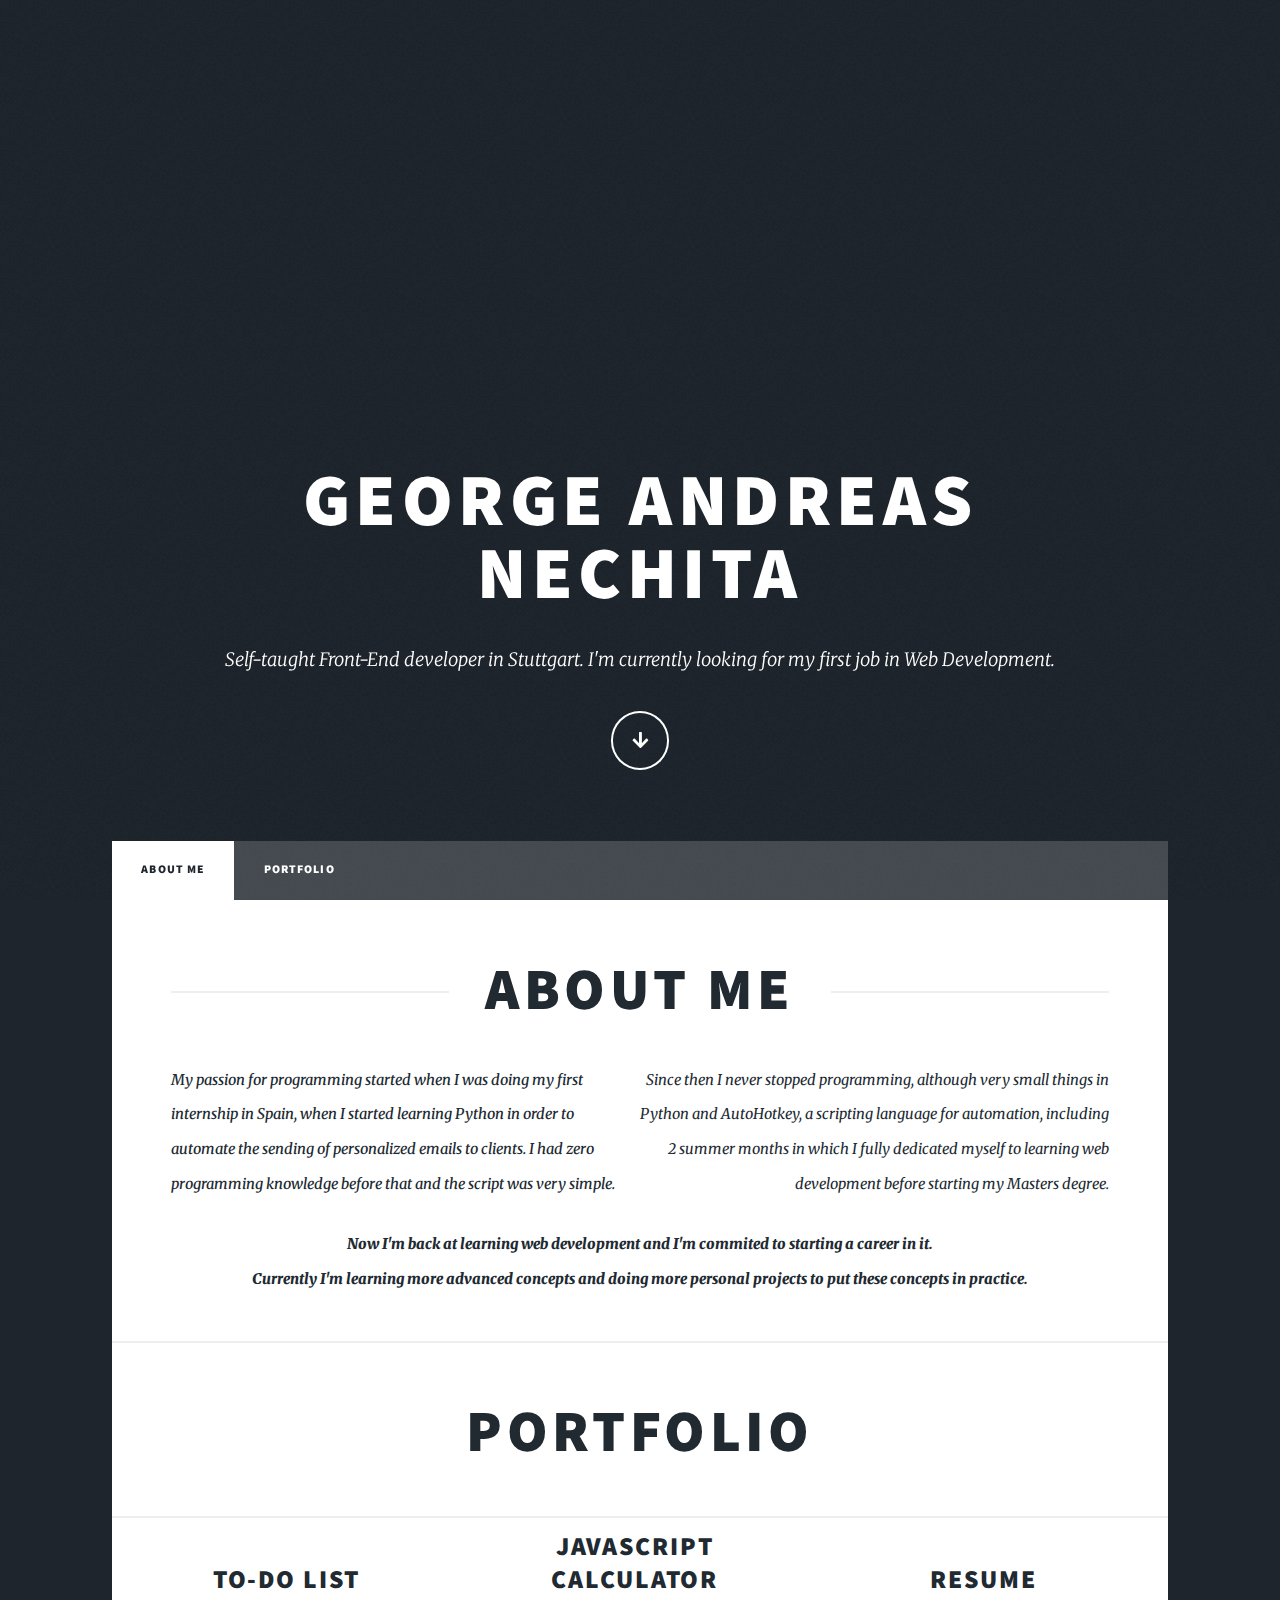
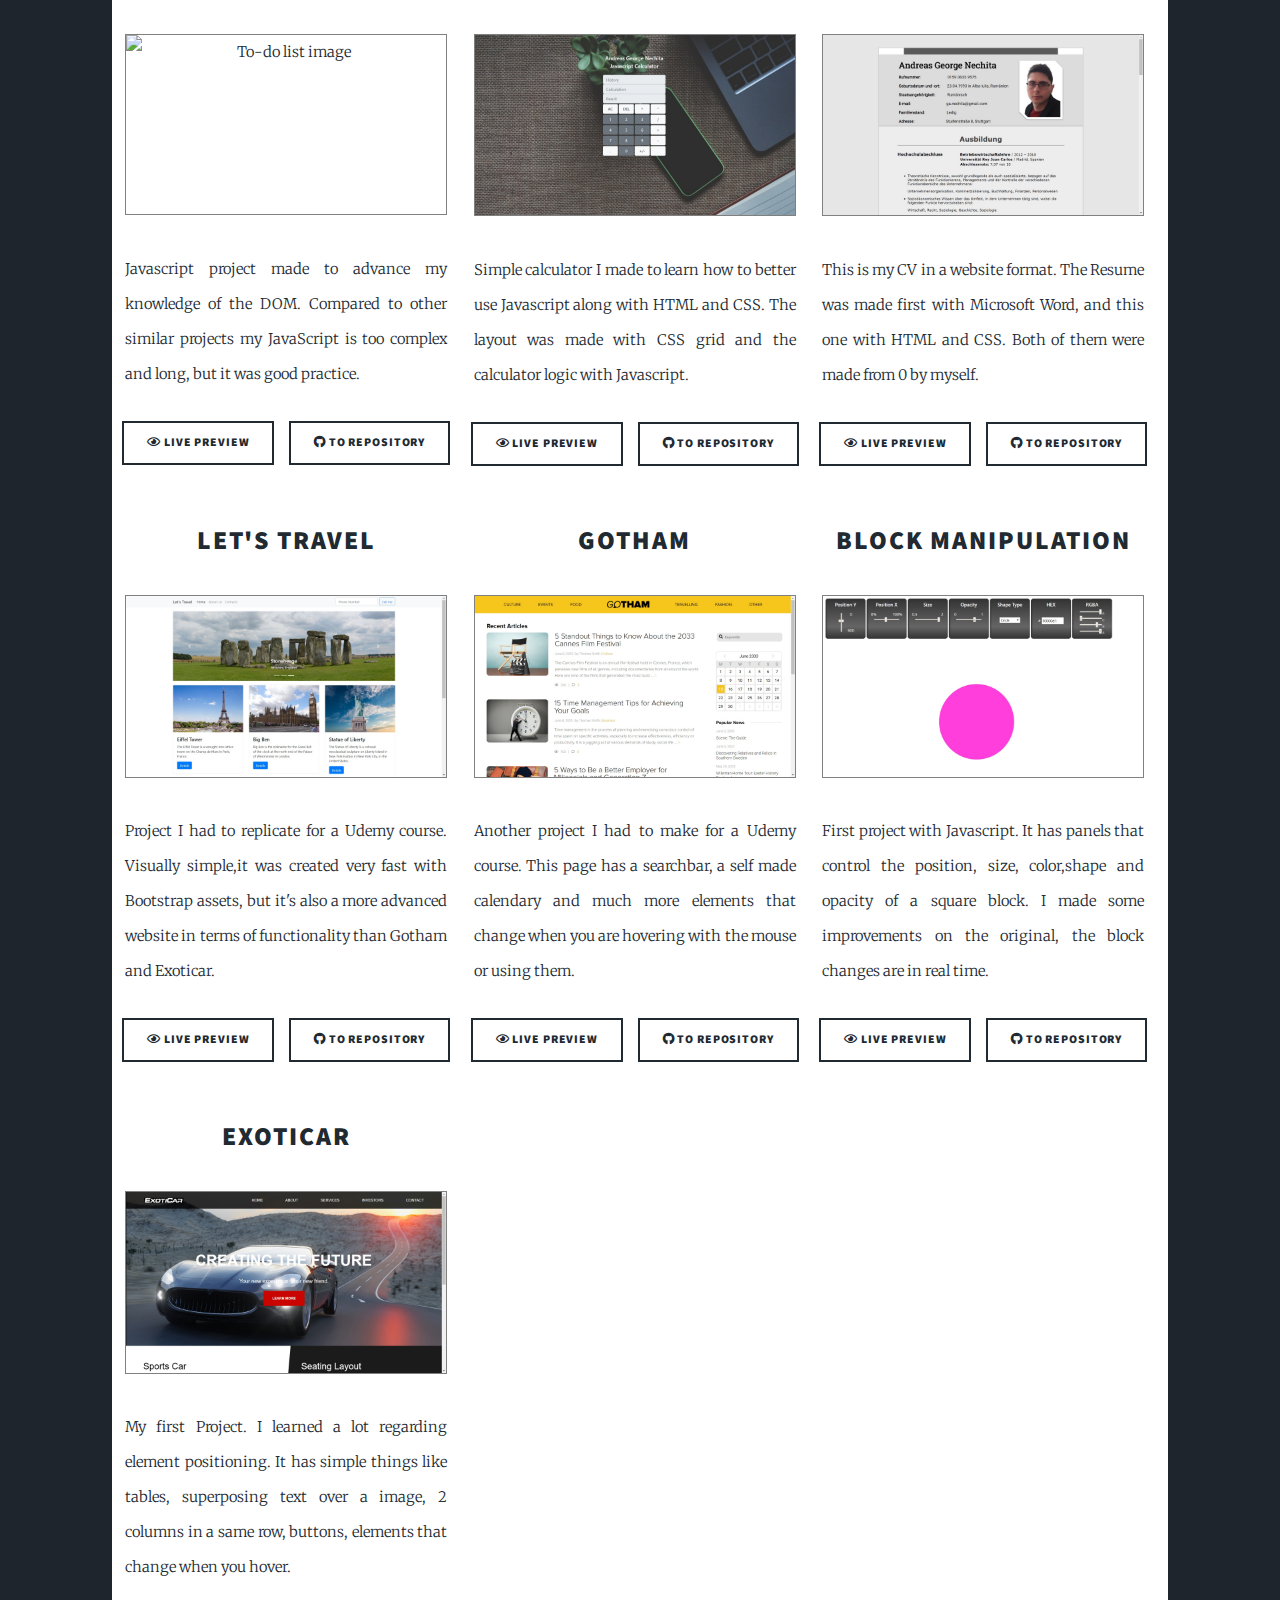
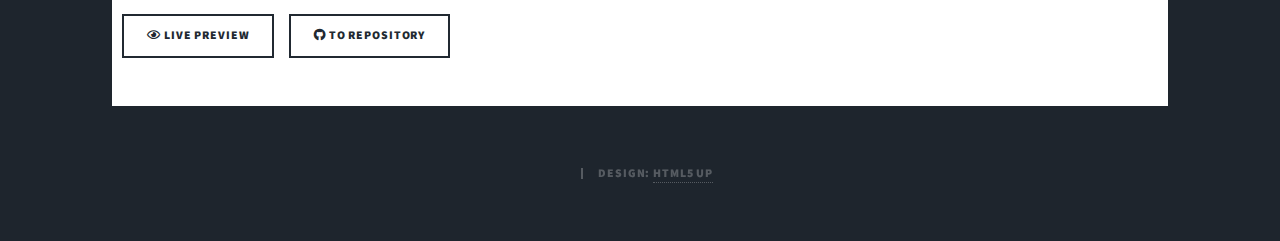
==== index.html @ d086c6f4 "Image update" ====
<!DOCTYPE HTML>
<!--
	Massively by HTML5 UP
	html5up.net | @ajlkn
	Free for personal and commercial use under the CCA 3.0 license (html5up.net/license)
-->
<html>
	<head>
		<title>George Andreas Nechita - Portfolio</title>
		<meta charset="utf-8" />
		<meta name="viewport" content="	width=device-width, initial-scale=1, user-scalable=no" />
		<link rel="stylesheet" href="assets/css/main.css" />
		<noscript><link rel="stylesheet" href="assets/css/noscript.css" /></noscript>
	</head>
	<body class="is-preload">

		<!-- Wrapper -->
			<div id="wrapper" class="fade-in">

				<!-- Intro -->
					<div id="intro">
						<h1>George Andreas<br />
						Nechita</h1>
						<p>Self-taught Front-End developer in Stuttgart. I'm currently looking for my first job in Web Development. </p>
						<ul class="actions">
							<li><a href="#header" class="button icon solid solo fa-arrow-down scrolly">Continue</a></li>
						</ul>
					</div>

				<!-- Header -->
					<header id="header">
						<a href="Lebenslauf - Andreas George Nechita.pdf" class="logo" download='Lebenslauf - Andreas George Nechita.pdf'>Download CV</a>
					</header>

				<!-- Nav -->
					<nav id="nav">
						<ul class="links">
							<li class="active"><a href="#about-me">About Me</a></li>
							<li><a href="#personal-projects">Portfolio</a></li>
						</ul>
					</nav>

				<!-- Main -->
					<div id="main">

						<!-- Featured Post -->
							<article class="post featured">
								<header class="major">
									<span class="date" id="about-me"><h2>About me</h2></span>
									<!-- <h2>About me</h2> -->
									<p>
									</p>
									<p>My passion for programming started when I was doing my first internship in Spain, when I started learning Python in order to automate the sending of personalized emails to clients. I had zero programming knowledge before that and the script was very simple.
									</p>
									<p>
									Since then I never stopped programming, although very small things in Python and AutoHotkey, a scripting language for automation, including 2 summer months in which I fully dedicated myself to learning web development before starting my Masters degree.
								</p>
								
								<p>
									Now I'm back at learning web development and I'm commited to starting a career in it. <br>Currently I'm learning more advanced concepts and doing more personal projects to put these concepts in practice.
								</p>
								</header>
							</article>
						<h1 id="personal-projects"><a href="https://github.com/GeorgeAndreasNechita?tab=repositories">Portfolio</a></h1>
						<!-- Posts -->
						<!-- <div>Personal Projects</div> -->
							<section class="posts">
								<article>
									<header>
										<h2><a href="https://github.com/GeorgeAndreasNechita/To-do-list/blob/master/index.html"><br>To-do list	<br />
										</a></h2>
									</header>
									<a href="To-do list\index.html" class="image fit"><img src="images/todolist.jpg" alt="To-do list image" id="to-do-list" /></a>
									<p>Javascript project made to advance my knowledge of the DOM.

Compared to other similar projects my JavaScript is too complex and long, but it was good practice.</p>
									<ul class="actions special">
										<li><a href="To-do list\index.html" class="button"><i class="far fa-eye"></i> Live Preview</a></li>
										<li><a href="https://github.com/GeorgeAndreasNechita/To-do-list/blob/master/index.html" class="button"><i class="fab fa-github"></i> To Repository</a></li>
									</ul>
								</article>
																<article>
									<header>
										<h2><a href="https://github.com/GeorgeAndreasNechita/Javascript-Calculator">Javascript Calculator	<br />
										</a></h2>
									</header>
									<a href="Javascript Calculator\index.html" class="image fit"><img src="images/Calculator.jpg" alt="" /></a>
									<p>Simple calculator I made to learn how to better use Javascript along with HTML and CSS. The layout was made with CSS grid and the calculator logic with Javascript.</p>
									<ul class="actions special">
										<li><a href="Javascript Calculator\index.html" class="button"><i class="far fa-eye"></i> Live Preview</a></li>
										<li><a href="https://github.com/GeorgeAndreasNechita/Javascript-Calculator" class="button"><i class="fab fa-github"></i> To Repository</a></li>
									</ul>
								</article>
								<article>
									<header>
										<!-- <span class="date">April 22, 2017</span> -->
										<h2><a href="https://github.com/GeorgeAndreasNechita/CV"><br>Resume<br />
										</a></h2>
									</header>
									<a href="CV/index.html" class="image fit"><img src="images/Resume.jpg" alt="" /></a>
									<p>This is my CV in a website format. The Resume was made first with Microsoft Word, and this one with HTML and CSS. Both of them were made from 0 by myself.
</p>
									<ul class="actions special">
										<li><a href="CV/index.html" class="button"><i class="far fa-eye"></i> Live Preview</a></li>
										<li><a href="https://github.com/GeorgeAndreasNechita/CV" class="button"><i class="fab fa-github"></i> To Repository</a></li>
									</ul>
								</article>
								<article>
									<header>
										<!-- <span class="date">April 18, 2017</span> -->
										<h2><a href="https://github.com/GeorgeAndreasNechita/Lets-Travel"><br>Let's Travel<br />
										</a></h2>
									</header>
									<a href="Let's Travel\index.html" class="image fit"><img src="images/Lets Travel.jpg" alt="" /></a>
									<p>Project I had to replicate for a Udemy course.

Visually simple,it was created very fast with Bootstrap assets, but it's also a more advanced website in terms of functionality than Gotham and Exoticar.</p>
									<ul class="actions special">
										<li><a href="Let's Travel\index.html" class="button"><i class="far fa-eye"></i> Live Preview</a></li>
										<li><a href="https://github.com/GeorgeAndreasNechita/Lets-Travel" class="button"><i class="fab fa-github"></i> To Repository</a></li>
									</ul>
								</article>
								<article>
									<header>
										<!-- <span class="date">April 14, 2017</span> -->
										<h2><a href="https://github.com/GeorgeAndreasNechita/Gotham"><br>Gotham<br />
										</a></h2>
									</header>
									<a href="Gotham/index.html" class="image fit"><img src="images/Gotham.jpg" alt="" /></a>
									<p>Another project I had to make for a Udemy course.

This page has a searchbar, a self made calendary and much more elements that change when you are hovering with the mouse or using them.</p>
									<ul class="actions special">
										<li><a href="Gotham/index.html" class="button"><i class="far fa-eye"></i> Live Preview</a></li>
										<li><a href="https://github.com/GeorgeAndreasNechita/Gotham" class="button"><i class="fab fa-github"></i> To Repository</a></li>
									</ul>
								</article>
								<article>
									<header>
										<!-- <span class="date">April 11, 2017</span> -->
										<h2><a href="https://github.com/GeorgeAndreasNechita/Block-Manipulation"><br>Block Manipulation<br />
										</a></h2>
									</header>
									<a href="Block Manipulation/index.html" class="image fit"><img src="images/Block Manipulation.jpg" alt="" /></a>
									<p>First project with Javascript. It has panels that control the position, size, color,shape and opacity of a square block.

I made some improvements on the original, the block changes are in real time.</p>
									<ul class="actions special">
										<li><a href="Block Manipulation/index.html" class="button"><i class="far fa-eye"></i> Live Preview</a></li>
										<li><a href="https://github.com/GeorgeAndreasNechita/Block-Manipulation" class="button"><i class="fab fa-github"></i> To Repository</a></li>
									</ul>
								</article>
								<article>
									<header>
										<!-- <span class="date">April 7, 2017</span> -->
										<h2><a href="https://github.com/GeorgeAndreasNechita/Exotticar"><br>ExotiCar<br />
										</a></h2>
									</header>
									<a href="ExotiCar/index.html" class="image fit"><img src="images/ExotiCar.jpg" alt="" /></a>
									<p>My first Project. I learned a lot regarding element positioning. It has simple things like tables, superposing text over a image, 2 columns in a same row, buttons, elements that change when you hover.
</p>
									<ul class="actions special">
										<li><a href="ExotiCar/index.html" class="button"><i class="far fa-eye"></i> Live Preview</a></li>
										<li><a href="https://github.com/GeorgeAndreasNechita/Exotticar" class="button"><i class="fab fa-github"></i> To Repository</a></li>
									</ul>
								</article>
							</section>

						<!-- Footer pages-->
<!-- 							<footer>
								<div class="pagination">
									<a href="#" class="previous">Prev</a>
									<a href="#" class="page active">1</a>
									<a href="#" class="page">2</a>
									<a href="#" class="page">3</a>
									<span class="extra">&hellip;</span>
									<a href="#" class="page">8</a>
									<a href="#" class="page">9</a>
									<a href="#" class="page">10</a>
									<a href="#" class="next">Next</a>
								</div>
							</footer> -->

					</div>

				<!-- Footer message and info-->
<!-- 					<footer id="footer">
						<section>
							<form method="post" action="#">
								<div class="fields">
									<div class="field">
										<label for="name">Name</label>
										<input type="text" name="name" id="name" />
									</div>
									<div class="field">
										<label for="email">Email</label>
										<input type="text" name="email" id="email" />
									</div>
									<div class="field">
										<label for="message">Message</label>
										<textarea name="message" id="message" rows="3"></textarea>
									</div>
								</div>
								<ul class="actions">
									<li><input type="submit" value="Send Message" /></li>
								</ul>
							</form>
						</section>
						<section class="split contact">
							<section class="alt">
								<h3>Address</h3>
								<p>1234 Somewhere Road #87257<br />
								Nashville, TN 00000-0000</p>
							</section>
							<section>
								<h3>Phone</h3>
								<p><a href="#">(000) 000-0000</a></p>
							</section>
							<section>
								<h3>Email</h3>
								<p><a href="#">info@untitled.tld</a></p>
							</section>
							<section>
								<h3>Social</h3>
								<ul class="icons alt">
									<li><a href="#" class="icon brands alt fa-twitter"><span class="label">Twitter</span></a></li>
									<li><a href="#" class="icon brands alt fa-facebook-f"><span class="label">Facebook</span></a></li>
									<li><a href="#" class="icon brands alt fa-instagram"><span class="label">Instagram</span></a></li>
									<li><a href="#" class="icon brands alt fa-github"><span class="label">GitHub</span></a></li>
								</ul>
							</section>
						</section>
					</footer> -->

				<!-- Copyright -->
					<div id="copyright">
						<ul><li></li><li>Design: <a href="https://html5up.net">HTML5 UP</a></li></ul>
					</div>

			</div>

		<!-- Scripts -->
			<script src="assets/js/jquery.min.js"></script>
			<script src="assets/js/jquery.scrollex.min.js"></script>
			<script src="assets/js/jquery.scrolly.min.js"></script>
			<script src="assets/js/browser.min.js"></script>
			<script src="assets/js/breakpoints.min.js"></script>
			<script src="assets/js/util.js"></script>
			<script src="assets/js/main.js"></script>

	</body>
</html>
---- assets/css/main.css ----
@import url(fontawesome-all.min.css);
@import url("https://fonts.googleapis.com/css?family=Merriweather:300,700,300italic,700italic|Source+Sans+Pro:900");

/*
	Massively by HTML5 UP
	html5up.net | @ajlkn
	Free for personal and commercial use under the CCA 3.0 license (html5up.net/license)
*/

html, body, div, span, applet, object,
iframe, h1, h2, h3, h4, h5, h6, p, blockquote,
pre, a, abbr, acronym, address, big, cite,
code, del, dfn, em, img, ins, kbd, q, s, samp,
small, strike, strong, sub, sup, tt, var, b,
u, i, center, dl, dt, dd, ol, ul, li, fieldset,
form, label, legend, table, caption, tbody,
tfoot, thead, tr, th, td, article, aside,
canvas, details, embed, figure, figcaption,
footer, header, hgroup, menu, nav, output, ruby,
section, summary, time, mark, audio, video {
	margin: 0;
	padding: 0;
	border: 0;
	font-size: 100%;
	font: inherit;
	vertical-align: baseline;}

article, aside, details, figcaption, figure,
footer, header, hgroup, menu, nav, section {
	display: block;}

body {
	line-height: 1;
}

ol, ul {
	list-style: none;
}

blockquote, q {
	quotes: none;
}

	blockquote:before, blockquote:after, q:before, q:after {
		content: '';
		content: none;
	}

table {
	border-collapse: collapse;
	border-spacing: 0;
}

body {
	-webkit-text-size-adjust: none;
}

mark {
	background-color: transparent;
	color: inherit;
}

input::-moz-focus-inner {
	border: 0;
	padding: 0;
}

input, select, textarea {
	-moz-appearance: none;
	-webkit-appearance: none;
	-ms-appearance: none;
	appearance: none;
}

/* Basic */
.image{
	border: 1.5px solid gray!important;
}
.posts{
	padding-bottom: 35px !important;
}

	@-ms-viewport {
		width: device-width;
	}

	body {
		-ms-overflow-style: scrollbar;
	}

	@media screen and (max-width: 480px) {

		html, body {
			min-width: 320px;
		}

	}

	html {
		box-sizing: border-box;
	}

	*, *:before, *:after {
		box-sizing: inherit;
	}

	body {
		background-color: #1e252d;
	}

		body.is-preload *, body.is-preload *:before, body.is-preload *:after {
			-moz-animation: none !important;
			-webkit-animation: none !important;
			-ms-animation: none !important;
			animation: none !important;
			-moz-transition: none !important;
			-webkit-transition: none !important;
			-ms-transition: none !important;
			transition: none !important;
		}

/* Type */

	html {
		font-size: 16pt;
	}

		@media screen and (max-width: 1680px) {

			html {
				font-size: 12pt;
			}

		}

		@media screen and (max-width: 1280px) {

			html {
				font-size: 11pt;
			}

		}

		@media screen and (max-width: 360px) {

			html {
				font-size: 10pt;
			}

		}

	body {
		color: #212931;
	}

	body, input, select, textarea {
		font-family: "Merriweather", Georgia, serif;
		font-weight: 300;
		font-size: 1rem;
		line-height: 2.375;
	}

	a {
		-moz-transition: color 0.2s ease-in-out, background-color 0.2s ease-in-out, border-color 0.2s ease-in-out, box-shadow 0.2s ease-in-out;
		-webkit-transition: color 0.2s ease-in-out, background-color 0.2s ease-in-out, border-color 0.2s ease-in-out, box-shadow 0.2s ease-in-out;
		-ms-transition: color 0.2s ease-in-out, background-color 0.2s ease-in-out, border-color 0.2s ease-in-out, box-shadow 0.2s ease-in-out;
		transition: color 0.2s ease-in-out, background-color 0.2s ease-in-out, border-color 0.2s ease-in-out, box-shadow 0.2s ease-in-out;
		border-bottom: dotted 1px;
		text-decoration: none;
	}

		a:hover {
			border-bottom-color: transparent;
		}

	strong, b {
		font-weight: 600;
	}

	em, i {
		font-style: italic;
	}

	p {
		text-align: justify;
		margin: 0 0 2rem 0;
	}

	h1, h2, h3, h4, h5, h6 {
		font-family: "Source Sans Pro", Helvetica, sans-serif;
		font-weight: 900;
		line-height: 1.5;
		letter-spacing: 0.075em;
		text-transform: uppercase;
		margin: 0 0 1rem 0;
	}

		h1 a, h2 a, h3 a, h4 a, h5 a, h6 a {
			border-bottom: 0;
			color: inherit;
			text-decoration: none;
		}

	h1 {
		font-size: 4rem;
		line-height: 1.1;
		margin: 0 0 2rem 0;
	}

	h2 {
		font-size: 1.75rem;
		line-height: 1.3;
		margin: 0 0 1.5rem 0;
	}

	h3 {
		font-size: 1.25rem;
		margin: 0 0 1.5rem 0;
	}

	h4 {
		font-size: 1rem;
	}

	h5 {
		font-size: 0.9rem;
	}

	h6 {
		font-size: 0.8rem;
	}

	sub {
		font-size: 0.8rem;
		position: relative;
		top: 0.5rem;
	}

	sup {
		font-size: 0.8rem;
		position: relative;
		top: -0.5rem;
	}

	blockquote {
		border-left: solid 4px;
		font-style: italic;
		margin: 0 0 2rem 0;
		padding: 0.5rem 0 0.5rem 2rem;
	}

	code {
		border: solid 2px;
		font-family: "Courier New", monospace;
		font-size: 0.9rem;
		margin: 0 0.25rem;
		padding: 0.25rem 0.65rem;
	}

	pre {
		-webkit-overflow-scrolling: touch;
		font-family: "Courier New", monospace;
		font-size: 0.9rem;
		margin: 0 0 2rem 0;
	}

		pre code {
			display: block;
			line-height: 1.75;
			padding: 1rem 1.5rem;
			overflow-x: auto;
		}

	hr {
		border: 0;
		border-bottom: solid 2px;
		margin: 3rem 0;
	}

		hr.major {
			margin: 5rem 0;
		}

	.align-left {
		text-align: left;
	}

	.align-center {
		text-align: center;
	}

	.align-right {
		text-align: right;
	}

	input, select, textarea {
		color: #212931;
	}

	a {
		color: #212931;
		border-bottom-color: rgba(33, 41, 49, 0.5);
	}

		a:hover {
			border-bottom-color: transparent;
			color: #18bfef !important;
		}

	strong, b {
		color: #212931;
	}

	h1, h2, h3, h4, h5, h6 {
		color: #212931;
	}

	blockquote {
		border-left-color: #eeeeee;
	}

	code {
		background: rgba(220, 220, 220, 0.25);
		border-color: #eeeeee;
	}

	hr {
		border-bottom-color: #eeeeee;
	}

/* Row */

	.row {
		display: flex;
		flex-wrap: wrap;
		box-sizing: border-box;
		align-items: stretch;
	}

		.row > * {
			box-sizing: border-box;
		}

		.row.gtr-uniform > * > :last-child {
			margin-bottom: 0;
		}

		.row.aln-left {
			justify-content: flex-start;
		}

		.row.aln-center {
			justify-content: center;
		}

		.row.aln-right {
			justify-content: flex-end;
		}

		.row.aln-top {
			align-items: flex-start;
		}

		.row.aln-middle {
			align-items: center;
		}

		.row.aln-bottom {
			align-items: flex-end;
		}

		.row > .imp {
			order: -1;
		}

		.row > .col-1 {
			width: 8.33333%;
		}

		.row > .off-1 {
			margin-left: 8.33333%;
		}

		.row > .col-2 {
			width: 16.66667%;
		}

		.row > .off-2 {
			margin-left: 16.66667%;
		}

		.row > .col-3 {
			width: 25%;
		}

		.row > .off-3 {
			margin-left: 25%;
		}

		.row > .col-4 {
			width: 33.33333%;
		}

		.row > .off-4 {
			margin-left: 33.33333%;
		}

		.row > .col-5 {
			width: 41.66667%;
		}

		.row > .off-5 {
			margin-left: 41.66667%;
		}

		.row > .col-6 {
			width: 50%;
		}

		.row > .off-6 {
			margin-left: 50%;
		}

		.row > .col-7 {
			width: 58.33333%;
		}

		.row > .off-7 {
			margin-left: 58.33333%;
		}

		.row > .col-8 {
			width: 66.66667%;
		}

		.row > .off-8 {
			margin-left: 66.66667%;
		}

		.row > .col-9 {
			width: 75%;
		}

		.row > .off-9 {
			margin-left: 75%;
		}

		.row > .col-10 {
			width: 83.33333%;
		}

		.row > .off-10 {
			margin-left: 83.33333%;
		}

		.row > .col-11 {
			width: 91.66667%;
		}

		.row > .off-11 {
			margin-left: 91.66667%;
		}

		.row > .col-12 {
			width: 100%;
		}

		.row > .off-12 {
			margin-left: 100%;
		}

		.row.gtr-0 {
			margin-top: 0;
			margin-left: 0rem;
		}

			.row.gtr-0 > * {
				padding: 0 0 0 0rem;
			}

			.row.gtr-0.gtr-uniform {
				margin-top: 0rem;
			}

				.row.gtr-0.gtr-uniform > * {
					padding-top: 0rem;
				}

		.row.gtr-25 {
			margin-top: 0;
			margin-left: -0.375rem;
		}

			.row.gtr-25 > * {
				padding: 0 0 0 0.375rem;
			}

			.row.gtr-25.gtr-uniform {
				margin-top: -0.375rem;
			}

				.row.gtr-25.gtr-uniform > * {
					padding-top: 0.375rem;
				}

		.row.gtr-50 {
			margin-top: 0;
			margin-left: -0.75rem;
		}

			.row.gtr-50 > * {
				padding: 0 0 0 0.75rem;
			}

			.row.gtr-50.gtr-uniform {
				margin-top: -0.75rem;
			}

				.row.gtr-50.gtr-uniform > * {
					padding-top: 0.75rem;
				}

		.row {
			margin-top: 0;
			margin-left: -1.5rem;
		}

			.row > * {
				padding: 0 0 0 1.5rem;
			}

			.row.gtr-uniform {
				margin-top: -1.5rem;
			}

				.row.gtr-uniform > * {
					padding-top: 1.5rem;
				}

		.row.gtr-150 {
			margin-top: 0;
			margin-left: -2.25rem;
		}

			.row.gtr-150 > * {
				padding: 0 0 0 2.25rem;
			}

			.row.gtr-150.gtr-uniform {
				margin-top: -2.25rem;
			}

				.row.gtr-150.gtr-uniform > * {
					padding-top: 2.25rem;
				}

		.row.gtr-200 {
			margin-top: 0;
			margin-left: -3rem;
		}

			.row.gtr-200 > * {
				padding: 0 0 0 3rem;
			}

			.row.gtr-200.gtr-uniform {
				margin-top: -3rem;
			}

				.row.gtr-200.gtr-uniform > * {
					padding-top: 3rem;
				}

		@media screen and (max-width: 1680px) {

			.row {
				display: flex;
				flex-wrap: wrap;
				box-sizing: border-box;
				align-items: stretch;
			}

				.row > * {
					box-sizing: border-box;
				}

				.row.gtr-uniform > * > :last-child {
					margin-bottom: 0;
				}

				.row.aln-left {
					justify-content: flex-start;
				}

				.row.aln-center {
					justify-content: center;
				}

				.row.aln-right {
					justify-content: flex-end;
				}

				.row.aln-top {
					align-items: flex-start;
				}

				.row.aln-middle {
					align-items: center;
				}

				.row.aln-bottom {
					align-items: flex-end;
				}

				.row > .imp-xlarge {
					order: -1;
				}

				.row > .col-1-xlarge {
					width: 8.33333%;
				}

				.row > .off-1-xlarge {
					margin-left: 8.33333%;
				}

				.row > .col-2-xlarge {
					width: 16.66667%;
				}

				.row > .off-2-xlarge {
					margin-left: 16.66667%;
				}

				.row > .col-3-xlarge {
					width: 25%;
				}

				.row > .off-3-xlarge {
					margin-left: 25%;
				}

				.row > .col-4-xlarge {
					width: 33.33333%;
				}

				.row > .off-4-xlarge {
					margin-left: 33.33333%;
				}

				.row > .col-5-xlarge {
					width: 41.66667%;
				}

				.row > .off-5-xlarge {
					margin-left: 41.66667%;
				}

				.row > .col-6-xlarge {
					width: 50%;
				}

				.row > .off-6-xlarge {
					margin-left: 50%;
				}

				.row > .col-7-xlarge {
					width: 58.33333%;
				}

				.row > .off-7-xlarge {
					margin-left: 58.33333%;
				}

				.row > .col-8-xlarge {
					width: 66.66667%;
				}

				.row > .off-8-xlarge {
					margin-left: 66.66667%;
				}

				.row > .col-9-xlarge {
					width: 75%;
				}

				.row > .off-9-xlarge {
					margin-left: 75%;
				}

				.row > .col-10-xlarge {
					width: 83.33333%;
				}

				.row > .off-10-xlarge {
					margin-left: 83.33333%;
				}

				.row > .col-11-xlarge {
					width: 91.66667%;
				}

				.row > .off-11-xlarge {
					margin-left: 91.66667%;
				}

				.row > .col-12-xlarge {
					width: 100%;
				}

				.row > .off-12-xlarge {
					margin-left: 100%;
				}

				.row.gtr-0 {
					margin-top: 0;
					margin-left: 0rem;
				}

					.row.gtr-0 > * {
						padding: 0 0 0 0rem;
					}

					.row.gtr-0.gtr-uniform {
						margin-top: 0rem;
					}

						.row.gtr-0.gtr-uniform > * {
							padding-top: 0rem;
						}

				.row.gtr-25 {
					margin-top: 0;
					margin-left: -0.375rem;
				}

					.row.gtr-25 > * {
						padding: 0 0 0 0.375rem;
					}

					.row.gtr-25.gtr-uniform {
						margin-top: -0.375rem;
					}

						.row.gtr-25.gtr-uniform > * {
							padding-top: 0.375rem;
						}

				.row.gtr-50 {
					margin-top: 0;
					margin-left: -0.75rem;
				}

					.row.gtr-50 > * {
						padding: 0 0 0 0.75rem;
					}

					.row.gtr-50.gtr-uniform {
						margin-top: -0.75rem;
					}

						.row.gtr-50.gtr-uniform > * {
							padding-top: 0.75rem;
						}

				.row {
					margin-top: 0;
					margin-left: -1.5rem;
				}

					.row > * {
						padding: 0 0 0 1.5rem;
					}

					.row.gtr-uniform {
						margin-top: -1.5rem;
					}

						.row.gtr-uniform > * {
							padding-top: 1.5rem;
						}

				.row.gtr-150 {
					margin-top: 0;
					margin-left: -2.25rem;
				}

					.row.gtr-150 > * {
						padding: 0 0 0 2.25rem;
					}

					.row.gtr-150.gtr-uniform {
						margin-top: -2.25rem;
					}

						.row.gtr-150.gtr-uniform > * {
							padding-top: 2.25rem;
						}

				.row.gtr-200 {
					margin-top: 0;
					margin-left: -3rem;
				}

					.row.gtr-200 > * {
						padding: 0 0 0 3rem;
					}

					.row.gtr-200.gtr-uniform {
						margin-top: -3rem;
					}

						.row.gtr-200.gtr-uniform > * {
							padding-top: 3rem;
						}

		}

		@media screen and (max-width: 1280px) {

			.row {
				display: flex;
				flex-wrap: wrap;
				box-sizing: border-box;
				align-items: stretch;
			}

				.row > * {
					box-sizing: border-box;
				}

				.row.gtr-uniform > * > :last-child {
					margin-bottom: 0;
				}

				.row.aln-left {
					justify-content: flex-start;
				}

				.row.aln-center {
					justify-content: center;
				}

				.row.aln-right {
					justify-content: flex-end;
				}

				.row.aln-top {
					align-items: flex-start;
				}

				.row.aln-middle {
					align-items: center;
				}

				.row.aln-bottom {
					align-items: flex-end;
				}

				.row > .imp-large {
					order: -1;
				}

				.row > .col-1-large {
					width: 8.33333%;
				}

				.row > .off-1-large {
					margin-left: 8.33333%;
				}

				.row > .col-2-large {
					width: 16.66667%;
				}

				.row > .off-2-large {
					margin-left: 16.66667%;
				}

				.row > .col-3-large {
					width: 25%;
				}

				.row > .off-3-large {
					margin-left: 25%;
				}

				.row > .col-4-large {
					width: 33.33333%;
				}

				.row > .off-4-large {
					margin-left: 33.33333%;
				}

				.row > .col-5-large {
					width: 41.66667%;
				}

				.row > .off-5-large {
					margin-left: 41.66667%;
				}

				.row > .col-6-large {
					width: 50%;
				}

				.row > .off-6-large {
					margin-left: 50%;
				}

				.row > .col-7-large {
					width: 58.33333%;
				}

				.row > .off-7-large {
					margin-left: 58.33333%;
				}

				.row > .col-8-large {
					width: 66.66667%;
				}

				.row > .off-8-large {
					margin-left: 66.66667%;
				}

				.row > .col-9-large {
					width: 75%;
				}

				.row > .off-9-large {
					margin-left: 75%;
				}

				.row > .col-10-large {
					width: 83.33333%;
				}

				.row > .off-10-large {
					margin-left: 83.33333%;
				}

				.row > .col-11-large {
					width: 91.66667%;
				}

				.row > .off-11-large {
					margin-left: 91.66667%;
				}

				.row > .col-12-large {
					width: 100%;
				}

				.row > .off-12-large {
					margin-left: 100%;
				}

				.row.gtr-0 {
					margin-top: 0;
					margin-left: 0rem;
				}

					.row.gtr-0 > * {
						padding: 0 0 0 0rem;
					}

					.row.gtr-0.gtr-uniform {
						margin-top: 0rem;
					}

						.row.gtr-0.gtr-uniform > * {
							padding-top: 0rem;
						}

				.row.gtr-25 {
					margin-top: 0;
					margin-left: -0.375rem;
				}

					.row.gtr-25 > * {
						padding: 0 0 0 0.375rem;
					}

					.row.gtr-25.gtr-uniform {
						margin-top: -0.375rem;
					}

						.row.gtr-25.gtr-uniform > * {
							padding-top: 0.375rem;
						}

				.row.gtr-50 {
					margin-top: 0;
					margin-left: -0.75rem;
				}

					.row.gtr-50 > * {
						padding: 0 0 0 0.75rem;
					}

					.row.gtr-50.gtr-uniform {
						margin-top: -0.75rem;
					}

						.row.gtr-50.gtr-uniform > * {
							padding-top: 0.75rem;
						}

				.row {
					margin-top: 0;
					margin-left: -1.5rem;
				}

					.row > * {
						padding: 0 0 0 1.5rem;
					}

					.row.gtr-uniform {
						margin-top: -1.5rem;
					}

						.row.gtr-uniform > * {
							padding-top: 1.5rem;
						}

				.row.gtr-150 {
					margin-top: 0;
					margin-left: -2.25rem;
				}

					.row.gtr-150 > * {
						padding: 0 0 0 2.25rem;
					}

					.row.gtr-150.gtr-uniform {
						margin-top: -2.25rem;
					}

						.row.gtr-150.gtr-uniform > * {
							padding-top: 2.25rem;
						}

				.row.gtr-200 {
					margin-top: 0;
					margin-left: -3rem;
				}

					.row.gtr-200 > * {
						padding: 0 0 0 3rem;
					}

					.row.gtr-200.gtr-uniform {
						margin-top: -3rem;
					}

						.row.gtr-200.gtr-uniform > * {
							padding-top: 3rem;
						}

		}

		@media screen and (max-width: 980px) {

			.row {
				display: flex;
				flex-wrap: wrap;
				box-sizing: border-box;
				align-items: stretch;
			}

				.row > * {
					box-sizing: border-box;
				}

				.row.gtr-uniform > * > :last-child {
					margin-bottom: 0;
				}

				.row.aln-left {
					justify-content: flex-start;
				}

				.row.aln-center {
					justify-content: center;
				}

				.row.aln-right {
					justify-content: flex-end;
				}

				.row.aln-top {
					align-items: flex-start;
				}

				.row.aln-middle {
					align-items: center;
				}

				.row.aln-bottom {
					align-items: flex-end;
				}

				.row > .imp-medium {
					order: -1;
				}

				.row > .col-1-medium {
					width: 8.33333%;
				}

				.row > .off-1-medium {
					margin-left: 8.33333%;
				}

				.row > .col-2-medium {
					width: 16.66667%;
				}

				.row > .off-2-medium {
					margin-left: 16.66667%;
				}

				.row > .col-3-medium {
					width: 25%;
				}

				.row > .off-3-medium {
					margin-left: 25%;
				}

				.row > .col-4-medium {
					width: 33.33333%;
				}

				.row > .off-4-medium {
					margin-left: 33.33333%;
				}

				.row > .col-5-medium {
					width: 41.66667%;
				}

				.row > .off-5-medium {
					margin-left: 41.66667%;
				}

				.row > .col-6-medium {
					width: 50%;
				}

				.row > .off-6-medium {
					margin-left: 50%;
				}

				.row > .col-7-medium {
					width: 58.33333%;
				}

				.row > .off-7-medium {
					margin-left: 58.33333%;
				}

				.row > .col-8-medium {
					width: 66.66667%;
				}

				.row > .off-8-medium {
					margin-left: 66.66667%;
				}

				.row > .col-9-medium {
					width: 75%;
				}

				.row > .off-9-medium {
					margin-left: 75%;
				}

				.row > .col-10-medium {
					width: 83.33333%;
				}

				.row > .off-10-medium {
					margin-left: 83.33333%;
				}

				.row > .col-11-medium {
					width: 91.66667%;
				}

				.row > .off-11-medium {
					margin-left: 91.66667%;
				}

				.row > .col-12-medium {
					width: 100%;
				}

				.row > .off-12-medium {
					margin-left: 100%;
				}

				.row.gtr-0 {
					margin-top: 0;
					margin-left: 0rem;
				}

					.row.gtr-0 > * {
						padding: 0 0 0 0rem;
					}

					.row.gtr-0.gtr-uniform {
						margin-top: 0rem;
					}

						.row.gtr-0.gtr-uniform > * {
							padding-top: 0rem;
						}

				.row.gtr-25 {
					margin-top: 0;
					margin-left: -0.375rem;
				}

					.row.gtr-25 > * {
						padding: 0 0 0 0.375rem;
					}

					.row.gtr-25.gtr-uniform {
						margin-top: -0.375rem;
					}

						.row.gtr-25.gtr-uniform > * {
							padding-top: 0.375rem;
						}

				.row.gtr-50 {
					margin-top: 0;
					margin-left: -0.75rem;
				}

					.row.gtr-50 > * {
						padding: 0 0 0 0.75rem;
					}

					.row.gtr-50.gtr-uniform {
						margin-top: -0.75rem;
					}

						.row.gtr-50.gtr-uniform > * {
							padding-top: 0.75rem;
						}

				.row {
					margin-top: 0;
					margin-left: -1.5rem;
				}

					.row > * {
						padding: 0 0 0 1.5rem;
					}

					.row.gtr-uniform {
						margin-top: -1.5rem;
					}

						.row.gtr-uniform > * {
							padding-top: 1.5rem;
						}

				.row.gtr-150 {
					margin-top: 0;
					margin-left: -2.25rem;
				}

					.row.gtr-150 > * {
						padding: 0 0 0 2.25rem;
					}

					.row.gtr-150.gtr-uniform {
						margin-top: -2.25rem;
					}

						.row.gtr-150.gtr-uniform > * {
							padding-top: 2.25rem;
						}

				.row.gtr-200 {
					margin-top: 0;
					margin-left: -3rem;
				}

					.row.gtr-200 > * {
						padding: 0 0 0 3rem;
					}

					.row.gtr-200.gtr-uniform {
						margin-top: -3rem;
					}

						.row.gtr-200.gtr-uniform > * {
							padding-top: 3rem;
						}

		}

		@media screen and (max-width: 736px) {

			.row {
				display: flex;
				flex-wrap: wrap;
				box-sizing: border-box;
				align-items: stretch;
			}

				.row > * {
					box-sizing: border-box;
				}

				.row.gtr-uniform > * > :last-child {
					margin-bottom: 0;
				}

				.row.aln-left {
					justify-content: flex-start;
				}

				.row.aln-center {
					justify-content: center;
				}

				.row.aln-right {
					justify-content: flex-end;
				}

				.row.aln-top {
					align-items: flex-start;
				}

				.row.aln-middle {
					align-items: center;
				}

				.row.aln-bottom {
					align-items: flex-end;
				}

				.row > .imp-small {
					order: -1;
				}

				.row > .col-1-small {
					width: 8.33333%;
				}

				.row > .off-1-small {
					margin-left: 8.33333%;
				}

				.row > .col-2-small {
					width: 16.66667%;
				}

				.row > .off-2-small {
					margin-left: 16.66667%;
				}

				.row > .col-3-small {
					width: 25%;
				}

				.row > .off-3-small {
					margin-left: 25%;
				}

				.row > .col-4-small {
					width: 33.33333%;
				}

				.row > .off-4-small {
					margin-left: 33.33333%;
				}

				.row > .col-5-small {
					width: 41.66667%;
				}

				.row > .off-5-small {
					margin-left: 41.66667%;
				}

				.row > .col-6-small {
					width: 50%;
				}

				.row > .off-6-small {
					margin-left: 50%;
				}

				.row > .col-7-small {
					width: 58.33333%;
				}

				.row > .off-7-small {
					margin-left: 58.33333%;
				}

				.row > .col-8-small {
					width: 66.66667%;
				}

				.row > .off-8-small {
					margin-left: 66.66667%;
				}

				.row > .col-9-small {
					width: 75%;
				}

				.row > .off-9-small {
					margin-left: 75%;
				}

				.row > .col-10-small {
					width: 83.33333%;
				}

				.row > .off-10-small {
					margin-left: 83.33333%;
				}

				.row > .col-11-small {
					width: 91.66667%;
				}

				.row > .off-11-small {
					margin-left: 91.66667%;
				}

				.row > .col-12-small {
					width: 100%;
				}

				.row > .off-12-small {
					margin-left: 100%;
				}

				.row.gtr-0 {
					margin-top: 0;
					margin-left: 0rem;
				}

					.row.gtr-0 > * {
						padding: 0 0 0 0rem;
					}

					.row.gtr-0.gtr-uniform {
						margin-top: 0rem;
					}

						.row.gtr-0.gtr-uniform > * {
							padding-top: 0rem;
						}

				.row.gtr-25 {
					margin-top: 0;
					margin-left: -0.375rem;
				}

					.row.gtr-25 > * {
						padding: 0 0 0 0.375rem;
					}

					.row.gtr-25.gtr-uniform {
						margin-top: -0.375rem;
					}

						.row.gtr-25.gtr-uniform > * {
							padding-top: 0.375rem;
						}

				.row.gtr-50 {
					margin-top: 0;
					margin-left: -0.75rem;
				}

					.row.gtr-50 > * {
						padding: 0 0 0 0.75rem;
					}

					.row.gtr-50.gtr-uniform {
						margin-top: -0.75rem;
					}

						.row.gtr-50.gtr-uniform > * {
							padding-top: 0.75rem;
						}

				.row {
					margin-top: 0;
					margin-left: -1.5rem;
				}

					.row > * {
						padding: 0 0 0 1.5rem;
					}

					.row.gtr-uniform {
						margin-top: -1.5rem;
					}

						.row.gtr-uniform > * {
							padding-top: 1.5rem;
						}

				.row.gtr-150 {
					margin-top: 0;
					margin-left: -2.25rem;
				}

					.row.gtr-150 > * {
						padding: 0 0 0 2.25rem;
					}

					.row.gtr-150.gtr-uniform {
						margin-top: -2.25rem;
					}

						.row.gtr-150.gtr-uniform > * {
							padding-top: 2.25rem;
						}

				.row.gtr-200 {
					margin-top: 0;
					margin-left: -3rem;
				}

					.row.gtr-200 > * {
						padding: 0 0 0 3rem;
					}

					.row.gtr-200.gtr-uniform {
						margin-top: -3rem;
					}

						.row.gtr-200.gtr-uniform > * {
							padding-top: 3rem;
						}

		}

		@media screen and (max-width: 480px) {

			.row {
				display: flex;
				flex-wrap: wrap;
				box-sizing: border-box;
				align-items: stretch;
			}

				.row > * {
					box-sizing: border-box;
				}

				.row.gtr-uniform > * > :last-child {
					margin-bottom: 0;
				}

				.row.aln-left {
					justify-content: flex-start;
				}

				.row.aln-center {
					justify-content: center;
				}

				.row.aln-right {
					justify-content: flex-end;
				}

				.row.aln-top {
					align-items: flex-start;
				}

				.row.aln-middle {
					align-items: center;
				}

				.row.aln-bottom {
					align-items: flex-end;
				}

				.row > .imp-xsmall {
					order: -1;
				}

				.row > .col-1-xsmall {
					width: 8.33333%;
				}

				.row > .off-1-xsmall {
					margin-left: 8.33333%;
				}

				.row > .col-2-xsmall {
					width: 16.66667%;
				}

				.row > .off-2-xsmall {
					margin-left: 16.66667%;
				}

				.row > .col-3-xsmall {
					width: 25%;
				}

				.row > .off-3-xsmall {
					margin-left: 25%;
				}

				.row > .col-4-xsmall {
					width: 33.33333%;
				}

				.row > .off-4-xsmall {
					margin-left: 33.33333%;
				}

				.row > .col-5-xsmall {
					width: 41.66667%;
				}

				.row > .off-5-xsmall {
					margin-left: 41.66667%;
				}

				.row > .col-6-xsmall {
					width: 50%;
				}

				.row > .off-6-xsmall {
					margin-left: 50%;
				}

				.row > .col-7-xsmall {
					width: 58.33333%;
				}

				.row > .off-7-xsmall {
					margin-left: 58.33333%;
				}

				.row > .col-8-xsmall {
					width: 66.66667%;
				}

				.row > .off-8-xsmall {
					margin-left: 66.66667%;
				}

				.row > .col-9-xsmall {
					width: 75%;
				}

				.row > .off-9-xsmall {
					margin-left: 75%;
				}

				.row > .col-10-xsmall {
					width: 83.33333%;
				}

				.row > .off-10-xsmall {
					margin-left: 83.33333%;
				}

				.row > .col-11-xsmall {
					width: 91.66667%;
				}

				.row > .off-11-xsmall {
					margin-left: 91.66667%;
				}

				.row > .col-12-xsmall {
					width: 100%;
				}

				.row > .off-12-xsmall {
					margin-left: 100%;
				}

				.row.gtr-0 {
					margin-top: 0;
					margin-left: 0rem;
				}

					.row.gtr-0 > * {
						padding: 0 0 0 0rem;
					}

					.row.gtr-0.gtr-uniform {
						margin-top: 0rem;
					}

						.row.gtr-0.gtr-uniform > * {
							padding-top: 0rem;
						}

				.row.gtr-25 {
					margin-top: 0;
					margin-left: -0.375rem;
				}

					.row.gtr-25 > * {
						padding: 0 0 0 0.375rem;
					}

					.row.gtr-25.gtr-uniform {
						margin-top: -0.375rem;
					}

						.row.gtr-25.gtr-uniform > * {
							padding-top: 0.375rem;
						}

				.row.gtr-50 {
					margin-top: 0;
					margin-left: -0.75rem;
				}

					.row.gtr-50 > * {
						padding: 0 0 0 0.75rem;
					}

					.row.gtr-50.gtr-uniform {
						margin-top: -0.75rem;
					}

						.row.gtr-50.gtr-uniform > * {
							padding-top: 0.75rem;
						}

				.row {
					margin-top: 0;
					margin-left: -1.5rem;
				}

					.row > * {
						padding: 0 0 0 1.5rem;
					}

					.row.gtr-uniform {
						margin-top: -1.5rem;
					}

						.row.gtr-uniform > * {
							padding-top: 1.5rem;
						}

				.row.gtr-150 {
					margin-top: 0;
					margin-left: -2.25rem;
				}

					.row.gtr-150 > * {
						padding: 0 0 0 2.25rem;
					}

					.row.gtr-150.gtr-uniform {
						margin-top: -2.25rem;
					}

						.row.gtr-150.gtr-uniform > * {
							padding-top: 2.25rem;
						}

				.row.gtr-200 {
					margin-top: 0;
					margin-left: -3rem;
				}

					.row.gtr-200 > * {
						padding: 0 0 0 3rem;
					}

					.row.gtr-200.gtr-uniform {
						margin-top: -3rem;
					}

						.row.gtr-200.gtr-uniform > * {
							padding-top: 3rem;
						}

		}

		@media screen and (max-width: 360px) {

			.row {
				display: flex;
				flex-wrap: wrap;
				box-sizing: border-box;
				align-items: stretch;
			}

				.row > * {
					box-sizing: border-box;
				}

				.row.gtr-uniform > * > :last-child {
					margin-bottom: 0;
				}

				.row.aln-left {
					justify-content: flex-start;
				}

				.row.aln-center {
					justify-content: center;
				}

				.row.aln-right {
					justify-content: flex-end;
				}

				.row.aln-top {
					align-items: flex-start;
				}

				.row.aln-middle {
					align-items: center;
				}

				.row.aln-bottom {
					align-items: flex-end;
				}

				.row > .imp-xxsmall {
					order: -1;
				}

				.row > .col-1-xxsmall {
					width: 8.33333%;
				}

				.row > .off-1-xxsmall {
					margin-left: 8.33333%;
				}

				.row > .col-2-xxsmall {
					width: 16.66667%;
				}

				.row > .off-2-xxsmall {
					margin-left: 16.66667%;
				}

				.row > .col-3-xxsmall {
					width: 25%;
				}

				.row > .off-3-xxsmall {
					margin-left: 25%;
				}

				.row > .col-4-xxsmall {
					width: 33.33333%;
				}

				.row > .off-4-xxsmall {
					margin-left: 33.33333%;
				}

				.row > .col-5-xxsmall {
					width: 41.66667%;
				}

				.row > .off-5-xxsmall {
					margin-left: 41.66667%;
				}

				.row > .col-6-xxsmall {
					width: 50%;
				}

				.row > .off-6-xxsmall {
					margin-left: 50%;
				}

				.row > .col-7-xxsmall {
					width: 58.33333%;
				}

				.row > .off-7-xxsmall {
					margin-left: 58.33333%;
				}

				.row > .col-8-xxsmall {
					width: 66.66667%;
				}

				.row > .off-8-xxsmall {
					margin-left: 66.66667%;
				}

				.row > .col-9-xxsmall {
					width: 75%;
				}

				.row > .off-9-xxsmall {
					margin-left: 75%;
				}

				.row > .col-10-xxsmall {
					width: 83.33333%;
				}

				.row > .off-10-xxsmall {
					margin-left: 83.33333%;
				}

				.row > .col-11-xxsmall {
					width: 91.66667%;
				}

				.row > .off-11-xxsmall {
					margin-left: 91.66667%;
				}

				.row > .col-12-xxsmall {
					width: 100%;
				}

				.row > .off-12-xxsmall {
					margin-left: 100%;
				}

				.row.gtr-0 {
					margin-top: 0;
					margin-left: 0rem;
				}

					.row.gtr-0 > * {
						padding: 0 0 0 0rem;
					}

					.row.gtr-0.gtr-uniform {
						margin-top: 0rem;
					}

						.row.gtr-0.gtr-uniform > * {
							padding-top: 0rem;
						}

				.row.gtr-25 {
					margin-top: 0;
					margin-left: -0.375rem;
				}

					.row.gtr-25 > * {
						padding: 0 0 0 0.375rem;
					}

					.row.gtr-25.gtr-uniform {
						margin-top: -0.375rem;
					}

						.row.gtr-25.gtr-uniform > * {
							padding-top: 0.375rem;
						}

				.row.gtr-50 {
					margin-top: 0;
					margin-left: -0.75rem;
				}

					.row.gtr-50 > * {
						padding: 0 0 0 0.75rem;
					}

					.row.gtr-50.gtr-uniform {
						margin-top: -0.75rem;
					}

						.row.gtr-50.gtr-uniform > * {
							padding-top: 0.75rem;
						}

				.row {
					margin-top: 0;
					margin-left: -1.5rem;
				}

					.row > * {
						padding: 0 0 0 1.5rem;
					}

					.row.gtr-uniform {
						margin-top: -1.5rem;
					}

						.row.gtr-uniform > * {
							padding-top: 1.5rem;
						}

				.row.gtr-150 {
					margin-top: 0;
					margin-left: -2.25rem;
				}

					.row.gtr-150 > * {
						padding: 0 0 0 2.25rem;
					}

					.row.gtr-150.gtr-uniform {
						margin-top: -2.25rem;
					}

						.row.gtr-150.gtr-uniform > * {
							padding-top: 2.25rem;
						}

				.row.gtr-200 {
					margin-top: 0;
					margin-left: -3rem;
				}

					.row.gtr-200 > * {
						padding: 0 0 0 3rem;
					}

					.row.gtr-200.gtr-uniform {
						margin-top: -3rem;
					}

						.row.gtr-200.gtr-uniform > * {
							padding-top: 3rem;
						}

		}

/* Box */

	.box {
		border: solid 2px;
		margin-bottom: 2rem;
		padding: 1.5rem;
	}

		.box > :last-child,
		.box > :last-child > :last-child,
		.box > :last-child > :last-child > :last-child {
			margin-bottom: 0;
		}

		.box.alt {
			border: 0;
			border-radius: 0;
			padding: 0;
		}

	.box {
		border-color: #eeeeee;
	}

/* Button */

	input[type="submit"],
	input[type="reset"],
	input[type="button"],
	button,
	.button {
		-moz-appearance: none;
		-webkit-appearance: none;
		-ms-appearance: none;
		appearance: none;
		-moz-transition: background-color 0.2s ease-in-out, box-shadow 0.2s ease-in-out, color 0.2s ease-in-out;
		-webkit-transition: background-color 0.2s ease-in-out, box-shadow 0.2s ease-in-out, color 0.2s ease-in-out;
		-ms-transition: background-color 0.2s ease-in-out, box-shadow 0.2s ease-in-out, color 0.2s ease-in-out;
		transition: background-color 0.2s ease-in-out, box-shadow 0.2s ease-in-out, color 0.2s ease-in-out;
		border: 0;
		border-radius: 0;
		cursor: pointer;
		display: inline-block;
		font-family: "Source Sans Pro", Helvetica, sans-serif;
		font-size: 0.8rem;
		font-weight: 900;
		letter-spacing: 0.075em;
		height: 3rem;
		line-height: 3rem;
		/*Preview and Github link*/
		padding: 0 1.7rem;
		text-align: center;
		text-decoration: none;
		text-transform: uppercase;
		white-space: nowrap;
	}

		input[type="submit"].icon:before,
		input[type="reset"].icon:before,
		input[type="button"].icon:before,
		button.icon:before,
		.button.icon:before {
			margin-right: 0.5rem;
		}

		input[type="submit"].icon.solo,
		input[type="reset"].icon.solo,
		input[type="button"].icon.solo,
		button.icon.solo,
		.button.icon.solo {
			position: relative;
			width: 4rem;
			height: 4rem;
			line-height: 4rem;
			border-radius: 4rem;
			text-indent: 4rem;
			overflow: hidden;
			padding: 0;
			white-space: nowrap;
		}

			input[type="submit"].icon.solo:before,
			input[type="reset"].icon.solo:before,
			input[type="button"].icon.solo:before,
			button.icon.solo:before,
			.button.icon.solo:before {
				position: absolute;
				display: block;
				top: 0;
				left: 0;
				width: inherit;
				height: inherit;
				line-height: inherit;
				font-size: 1.25rem;
				margin-right: 0;
				text-align: center;
				text-indent: 0;
			}

		input[type="submit"].fit,
		input[type="reset"].fit,
		input[type="button"].fit,
		button.fit,
		.button.fit {
			width: 100%;
		}

		input[type="submit"].small,
		input[type="reset"].small,
		input[type="button"].small,
		button.small,
		.button.small {
			font-size: 0.7rem;
			height: 2.5rem;
			line-height: 2.5rem;
			padding: 0 1.5rem;
		}

		input[type="submit"].large,
		input[type="reset"].large,
		input[type="button"].large,
		button.large,
		.button.large {
			font-size: 0.9rem;
			height: 3.5rem;
			line-height: 3.5rem;
			padding: 0 2.75rem;
		}

		@media screen and (max-width: 980px) {

			input[type="submit"],
			input[type="reset"],
			input[type="button"],
			button,
			.button {
				font-size: 0.9rem;
				height: 3.25rem;
				line-height: 3.25rem;
			}

				input[type="submit"].large,
				input[type="reset"].large,
				input[type="button"].large,
				button.large,
				.button.large {
					font-size: 1rem;
					height: 3.75rem;
					line-height: 3.75rem;
				}

		}

		input[type="submit"].disabled, input[type="submit"]:disabled,
		input[type="reset"].disabled,
		input[type="reset"]:disabled,
		input[type="button"].disabled,
		input[type="button"]:disabled,
		button.disabled,
		button:disabled,
		.button.disabled,
		.button:disabled {
			pointer-events: none;
			opacity: 0.25;
		}

	input[type="submit"],
	input[type="reset"],
	input[type="button"],
	button,
	.button {
		background-color: transparent;
		box-shadow: inset 0 0 0 2px #212931;
		color: #212931 !important;
	}

		input[type="submit"]:hover,
		input[type="reset"]:hover,
		input[type="button"]:hover,
		button:hover,
		.button:hover {
			box-shadow: inset 0 0 0 2px #18bfef;
			color: #18bfef !important;
		}

		input[type="submit"].primary,
		input[type="reset"].primary,
		input[type="button"].primary,
		button.primary,
		.button.primary {
			background-color: #212931;
			box-shadow: none;
			color: #ffffff !important;
		}

			input[type="submit"].primary:hover,
			input[type="reset"].primary:hover,
			input[type="button"].primary:hover,
			button.primary:hover,
			.button.primary:hover {
				background-color: #18bfef;
			}

/* Form */

	form {
		margin: 0 0 2rem 0;
	}

		form > :last-child {
			margin-bottom: 0;
		}

		form > .fields {
			display: -moz-flex;
			display: -webkit-flex;
			display: -ms-flex;
			display: flex;
			-moz-flex-wrap: wrap;
			-webkit-flex-wrap: wrap;
			-ms-flex-wrap: wrap;
			flex-wrap: wrap;
			width: calc(100% + 3rem);
			margin: -1.5rem 0 2rem -1.5rem;
		}

			form > .fields > .field {
				-moz-flex-grow: 0;
				-webkit-flex-grow: 0;
				-ms-flex-grow: 0;
				flex-grow: 0;
				-moz-flex-shrink: 0;
				-webkit-flex-shrink: 0;
				-ms-flex-shrink: 0;
				flex-shrink: 0;
				padding: 1.5rem 0 0 1.5rem;
				width: calc(100% - 1.5rem);
			}

				form > .fields > .field.half {
					width: calc(50% - 0.75rem);
				}

				form > .fields > .field.third {
					width: calc(100%/3 - 0.5rem);
				}

				form > .fields > .field.quarter {
					width: calc(25% - 0.375rem);
				}

		@media screen and (max-width: 480px) {

			form > .fields {
				width: calc(100% + 3rem);
				margin: -1.5rem 0 2rem -1.5rem;
			}

				form > .fields > .field {
					padding: 1.5rem 0 0 1.5rem;
					width: calc(100% - 1.5rem);
				}

					form > .fields > .field.half {
						width: calc(100% - 1.5rem);
					}

					form > .fields > .field.third {
						width: calc(100% - 1.5rem);
					}

					form > .fields > .field.quarter {
						width: calc(100% - 1.5rem);
					}

		}

	label {
		display: block;
		font-family: "Source Sans Pro", Helvetica, sans-serif;
		font-weight: 900;
		line-height: 1.5;
		letter-spacing: 0.075em;
		font-size: 0.8rem;
		text-transform: uppercase;
		margin: 0 0 0.75rem 0;
	}

		@media screen and (max-width: 980px) {

			label {
				font-size: 0.9rem;
			}

		}

	input[type="text"],
	input[type="password"],
	input[type="email"],
	select,
	textarea {
		-moz-appearance: none;
		-webkit-appearance: none;
		-ms-appearance: none;
		appearance: none;
		background: transparent;
		border-radius: 0;
		border: solid 2px;
		color: inherit;
		display: block;
		outline: 0;
		padding: 0 1rem;
		text-decoration: none;
		width: 100%;
	}

		input[type="text"]:invalid,
		input[type="password"]:invalid,
		input[type="email"]:invalid,
		select:invalid,
		textarea:invalid {
			box-shadow: none;
		}

	select {
		background-size: 1.25rem;
		background-repeat: no-repeat;
		background-position: calc(100% - 1rem) center;
		height: 3rem;
		padding-right: 3rem;
		text-overflow: ellipsis;
	}

		select:focus::-ms-value {
			background-color: transparent;
		}

		select::-ms-expand {
			display: none;
		}

	input[type="text"],
	input[type="password"],
	input[type="email"],
	select {
		height: 3rem;
	}

	textarea {
		padding: 0.75rem 1rem;
	}

	input[type="checkbox"],
	input[type="radio"] {
		-moz-appearance: none;
		-webkit-appearance: none;
		-ms-appearance: none;
		appearance: none;
		display: block;
		float: left;
		margin-right: -2rem;
		opacity: 0;
		width: 1rem;
		z-index: -1;
	}

		input[type="checkbox"] + label,
		input[type="radio"] + label {
			text-decoration: none;
			cursor: pointer;
			display: inline-block;
			font-size: 1rem;
			letter-spacing: 0;
			font-family: "Merriweather", Georgia, serif;
			text-transform: none;
			font-weight: 300;
			padding-left: 2.8rem;
			padding-right: 1rem;
			position: relative;
		}

			input[type="checkbox"] + label:before,
			input[type="radio"] + label:before {
				-moz-osx-font-smoothing: grayscale;
				-webkit-font-smoothing: antialiased;
				display: inline-block;
				font-style: normal;
				font-variant: normal;
				text-rendering: auto;
				line-height: 1;
				text-transform: none !important;
				font-family: 'Font Awesome 5 Free';
				font-weight: 900;
			}

			input[type="checkbox"] + label:before,
			input[type="radio"] + label:before {
				border-radius: 0;
				border: solid 2px;
				content: '';
				display: inline-block;
				font-size: 0.8rem;
				height: 1.8rem;
				left: 0;
				line-height: 1.65rem;
				position: absolute;
				text-align: center;
				top: -0.125rem;
				width: 1.8rem;
			}

		input[type="checkbox"]:checked + label:before,
		input[type="radio"]:checked + label:before {
			content: '\f00c';
		}

	input[type="checkbox"] + label:before {
		border-radius: 0;
	}

	input[type="radio"] + label:before {
		border-radius: 100%;
	}

	::-webkit-input-placeholder {
		opacity: 1.0;
	}

	:-moz-placeholder {
		opacity: 1.0;
	}

	::-moz-placeholder {
		opacity: 1.0;
	}

	:-ms-input-placeholder {
		opacity: 1.0;
	}

	label {
		color: #212931;
	}

	input[type="text"],
	input[type="password"],
	input[type="email"],
	select,
	textarea {
		border-color: #eeeeee;
	}

		input[type="text"]:focus,
		input[type="password"]:focus,
		input[type="email"]:focus,
		select:focus,
		textarea:focus {
			border-color: #18bfef;
		}

	select {
		background-image: url("data:image/svg+xml;charset=utf8,%3Csvg xmlns='http://www.w3.org/2000/svg' width='40' height='40' preserveAspectRatio='none' viewBox='0 0 40 40'%3E%3Cpath d='M9.4,12.3l10.4,10.4l10.4-10.4c0.2-0.2,0.5-0.4,0.9-0.4c0.3,0,0.6,0.1,0.9,0.4l3.3,3.3c0.2,0.2,0.4,0.5,0.4,0.9 c0,0.4-0.1,0.6-0.4,0.9L20.7,31.9c-0.2,0.2-0.5,0.4-0.9,0.4c-0.3,0-0.6-0.1-0.9-0.4L4.3,17.3c-0.2-0.2-0.4-0.5-0.4-0.9 c0-0.4,0.1-0.6,0.4-0.9l3.3-3.3c0.2-0.2,0.5-0.4,0.9-0.4S9.1,12.1,9.4,12.3z' fill='%23eeeeee' /%3E%3C/svg%3E");
	}

		select option {
			background-color: #ffffff;
			color: #212931;
		}

	.select-wrapper:before {
		color: #eeeeee;
	}

	input[type="checkbox"] + label,
	input[type="radio"] + label {
		color: #212931;
	}

		input[type="checkbox"] + label:before,
		input[type="radio"] + label:before {
			border-color: #eeeeee;
		}

	input[type="checkbox"]:checked + label:before,
	input[type="radio"]:checked + label:before {
		background-color: #212931;
		border-color: #212931;
		color: #ffffff;
	}

	input[type="checkbox"]:focus + label:before,
	input[type="radio"]:focus + label:before {
		border-color: #18bfef;
	}

	::-webkit-input-placeholder {
		color: #909498 !important;
	}

	:-moz-placeholder {
		color: #909498 !important;
	}

	::-moz-placeholder {
		color: #909498 !important;
	}

	:-ms-input-placeholder {
		color: #909498 !important;
	}

	.formerize-placeholder {
		color: #909498 !important;
	}

/* Icon */

	.icon {
		text-decoration: none;
		border-bottom: none;
		position: relative;
	}

		.icon:before {
			-moz-osx-font-smoothing: grayscale;
			-webkit-font-smoothing: antialiased;
			display: inline-block;
			font-style: normal;
			font-variant: normal;
			text-rendering: auto;
			line-height: 1;
			text-transform: none !important;
			font-family: 'Font Awesome 5 Free';
			font-weight: 400;
		}

		.icon > .label {
			display: none;
		}

		.icon:before {
			line-height: inherit;
		}

		.icon.solid:before {
			font-weight: 900;
		}

		.icon.brands:before {
			font-family: 'Font Awesome 5 Brands';
		}

/* Image */

	.image {
		border: 0;
		display: inline-block;
		position: relative;
	}

		.image img {
			display: block;
		}

		.image.left, .image.right {
			max-width: 40%;
		}

			.image.left img, .image.right img {
				width: 100%;
			}

		.image.left {
			float: left;
			margin: 0 2rem 2rem 0;
			top: 0.75rem;
		}

		.image.right {
			float: right;
			margin: 0 0 2rem 2rem;
			top: 0.75rem;
		}

		.image.fit {
			display: block;
			margin: 2.5rem 0;
			width: 100%;
		}

			.image.fit:first-child {
				margin-top: 0;
			}

			.image.fit img {
				width: 100%;
			}

		.image.main {
			display: block;
			margin: 4rem 0;
			width: 100%;
		}

			.image.main:first-child {
				margin-top: 0;
			}

			.image.main img {
				width: 100%;
			}

		@media screen and (max-width: 736px) {

			.image.fit {
				margin: 2rem 0;
			}

			.image.main {
				margin: 2rem 0;
			}

		}

	a.image {
		overflow: hidden;
	}

		a.image img {
			-moz-transition: -moz-transform 0.2s ease-out;
			-webkit-transition: -webkit-transform 0.2s ease-out;
			-ms-transition: -ms-transform 0.2s ease-out;
			transition: transform 0.2s ease-out;
		}

		a.image:hover img {
			-moz-transform: scale(1.05);
			-webkit-transform: scale(1.05);
			-ms-transform: scale(1.05);
			transform: scale(1.05);
		}

/* Actions */

	ul.actions {
		display: -moz-flex;
		display: -webkit-flex;
		display: -ms-flex;
		display: flex;
		cursor: default;
		list-style: none;
		margin-left: -1rem;
		padding-left: 0;
	}
/*Padding between lists*/
		ul.actions li {
			padding: 0 0 0 1rem;
			vertical-align: middle;
		}

		ul.actions.special {
			-moz-justify-content: center;
			-webkit-justify-content: center;
			-ms-justify-content: center;
			justify-content: center;
			width: 100%;
			margin-left: 0;
		}

			ul.actions.special li:first-child {
				padding-left: 0;
			}

		ul.actions.stacked {
			-moz-flex-direction: column;
			-webkit-flex-direction: column;
			-ms-flex-direction: column;
			flex-direction: column;
			margin-left: 0;
		}

			ul.actions.stacked li {
				padding: 1.3rem 0 0 0;
			}

				ul.actions.stacked li:first-child {
					padding-top: 0;
				}

		ul.actions.fit {
			width: calc(100% + 1rem);
		}

			ul.actions.fit li {
				-moz-flex-grow: 1;
				-webkit-flex-grow: 1;
				-ms-flex-grow: 1;
				flex-grow: 1;
				-moz-flex-shrink: 1;
				-webkit-flex-shrink: 1;
				-ms-flex-shrink: 1;
				flex-shrink: 1;
				width: 100%;
			}

				ul.actions.fit li > * {
					width: 100%;
				}

			ul.actions.fit.stacked {
				width: 100%;
			}

		@media screen and (max-width: 480px) {

			ul.actions:not(.fixed) {
				-moz-flex-direction: column;
				-webkit-flex-direction: column;
				-ms-flex-direction: column;
				flex-direction: column;
				margin-left: 0;
				width: 100% !important;
			}

				ul.actions:not(.fixed) li {
					-moz-flex-grow: 1;
					-webkit-flex-grow: 1;
					-ms-flex-grow: 1;
					flex-grow: 1;
					-moz-flex-shrink: 1;
					-webkit-flex-shrink: 1;
					-ms-flex-shrink: 1;
					flex-shrink: 1;
					padding: 1rem 0 0 0;
					text-align: center;
					width: 100%;
				}

					ul.actions:not(.fixed) li > * {
						width: 100%;
					}

					ul.actions:not(.fixed) li:first-child {
						padding-top: 0;
					}

					ul.actions:not(.fixed) li input[type="submit"],
					ul.actions:not(.fixed) li input[type="reset"],
					ul.actions:not(.fixed) li input[type="button"],
					ul.actions:not(.fixed) li button,
					ul.actions:not(.fixed) li .button {
						width: 100%;
					}

						ul.actions:not(.fixed) li input[type="submit"].icon:before,
						ul.actions:not(.fixed) li input[type="reset"].icon:before,
						ul.actions:not(.fixed) li input[type="button"].icon:before,
						ul.actions:not(.fixed) li button.icon:before,
						ul.actions:not(.fixed) li .button.icon:before {
							margin-left: -0.5rem;
						}

		}

/* Icons */

	ul.icons {
		cursor: default;
		list-style: none;
		padding-left: 0;
	}

		ul.icons li {
			display: inline-block;
			padding: 0 0.5rem 0 0;
			vertical-align: middle;
		}

			ul.icons li:last-child {
				padding-right: 0;
			}

			ul.icons li .icon:before {
				width: 2.25rem;
				height: 2.25rem;
				line-height: 2.25rem;
				display: inline-block;
				text-align: center;
				border-radius: 100%;
				font-size: 1.25rem;
			}

		ul.icons.alt li .icon:before {
			-moz-transition: color 0.2s ease-in-out, background-color 0.2s ease-in-out, border-color 0.2s ease-in-out, box-shadow 0.2s ease-in-out;
			-webkit-transition: color 0.2s ease-in-out, background-color 0.2s ease-in-out, border-color 0.2s ease-in-out, box-shadow 0.2s ease-in-out;
			-ms-transition: color 0.2s ease-in-out, background-color 0.2s ease-in-out, border-color 0.2s ease-in-out, box-shadow 0.2s ease-in-out;
			transition: color 0.2s ease-in-out, background-color 0.2s ease-in-out, border-color 0.2s ease-in-out, box-shadow 0.2s ease-in-out;
			font-size: 1rem;
		}

/* List */

	ol {
		list-style: decimal;
		margin: 0 0 2rem 0;
		padding-left: 1.25rem;
	}

		ol li {
			padding-left: 0.25rem;
		}

	ul {
		list-style: disc;
		margin: 0 0 2rem 0;
		padding-left: 1rem;
	}

		ul li {
			padding-left: 0.5rem;
		}

		ul.divided {
			list-style: none;
			padding-left: 0;
		}

			ul.divided li {
				border-top: solid 1px;
				padding: 0.5rem 0;
			}

				ul.divided li:first-child {
					border-top: 0;
					padding-top: 0;
				}

	dl {
		margin: 0 0 2rem 0;
	}

		dl dt {
			display: block;
			font-weight: 600;
			margin: 0 0 1rem 0;
		}

		dl dd {
			margin-left: 2rem;
		}

	ul.divided li {
		border-top-color: #eeeeee;
	}

	ul.icons li a.icon:hover:before {
		color: #18bfef;
	}

	ul.icons.alt li .icon:before {
		box-shadow: inset 0 0 0 2px #eeeeee;
	}

	ul.icons.alt li a.icon:hover:before {
		box-shadow: inset 0 0 0 2px #18bfef;
	}

/* Section/Article */

	section.special, article.special {
		text-align: center;
	}

	header {
		cursor: default;
	}

		header > .date {
			display: block;
			font-size: 0.8rem;
			height: 1;
			margin: 0 0 1rem 0;
			position: relative;
		}

		header > p {
			font-style: italic;
		}

		header > h1 + p {
			font-size: 1.1rem;
			margin-top: -0.5rem;
			line-height: 2;
		}

		header > h2 + p {
			font-size: 1rem;
			margin-top: -0.75rem;
		}

		header > h3 + p {
			font-size: 0.9rem;
			margin-top: -0.75rem;
		}

		header > h4 + p {
			font-size: 0.8rem;
			margin-top: -0.75rem;
		}

		header.major {
			margin: 0 0 1rem 0;
			text-align: center;
		}

			header.major > :last-child {
				margin-bottom: 0;
			}

			header.major > p:nth-of-type(1) {
				margin: 10px 0;
				text-align: center;
				font-weight: 900;
			}
			header.major > p:nth-of-type(2) {
				margin: 10px 0;
				text-align: left;
					font-weight: 500;
					/*padding-right: 320px;*/
					float: left;
					width: 50%;
			}
			header.major > p:nth-of-type(3) {
				margin: 10px 0;
				text-align: right;
					font-weight: 400;
					float: right;
					width: 50%;
			}
			header.major > p:nth-of-type(4) {
				padding-top: 15px;
				clear: both;
				text-align: center;
					font-weight: 900;
			}

			header.major > .date {
				font-size: 1rem;
				margin: 0 0 -2rem 0;
			}

				header.major > .date:before, header.major > .date:after {
					content: '';
					display: block;
					position: absolute;
					top: 50%;
					width: calc(39% - 6rem);
					border-top: solid 2px;
				}

				header.major > .date:before {
					left: 0;
				}

				header.major > .date:after {
					right: 0;
				}

		@media screen and (max-width: 980px) {

			header br {
				display: none;
			}

		}

		@media screen and (max-width: 736px) {

			header.major {
				margin: 0 0 2rem 0;
			}

		}

	header.major .date:before, header.major .date:after {
		border-top-color: #eeeeee;
	}

/* Table */

	.table-wrapper {
		-webkit-overflow-scrolling: touch;
		overflow-x: auto;
	}

	table {
		margin: 0 0 2rem 0;
		width: 100%;
	}

		table tbody tr {
			border: solid 1px;
			border-left: 0;
			border-right: 0;
		}

		table td {
			padding: 0.75rem 0.75rem;
		}

		table th {
			font-family: "Source Sans Pro", Helvetica, sans-serif;
			font-size: 0.8rem;
			font-weight: 900;
			letter-spacing: 0.075em;
			line-height: 1.5;
			padding: 0 0.75rem 0.75rem 0.75rem;
			text-align: left;
			text-transform: uppercase;
		}

			@media screen and (max-width: 980px) {

				table th {
					font-size: 0.9rem;
				}

			}

		table thead {
			border-bottom: solid 2px;
		}

		table tfoot {
			border-top: solid 2px;
		}

		table.alt {
			border-collapse: separate;
		}

			table.alt tbody tr td {
				border: solid 1px;
				border-left-width: 0;
				border-top-width: 0;
			}

				table.alt tbody tr td:first-child {
					border-left-width: 1px;
				}

			table.alt tbody tr:first-child td {
				border-top-width: 1px;
			}

			table.alt thead {
				border-bottom: 0;
			}

			table.alt tfoot {
				border-top: 0;
			}

	table tbody tr {
		border-color: #eeeeee;
	}

		table tbody tr:nth-child(2n + 1) {
			background-color: rgba(220, 220, 220, 0.25);
		}

	table th {
		color: #212931;
	}

	table thead {
		border-bottom-color: #eeeeee;
	}

	table tfoot {
		border-top-color: #eeeeee;
	}

	table.alt tbody tr td {
		border-color: #eeeeee;
	}

/* Pagination */

	.pagination {
		display: -moz-inline-flex;
		display: -webkit-inline-flex;
		display: -ms-inline-flex;
		display: inline-flex;
		-moz-user-select: none;
		-webkit-user-select: none;
		-ms-user-select: none;
		user-select: none;
		cursor: default;
		list-style: none;
		margin: 0 0 2rem 2px;
		padding: 0;
	}

		.pagination a, .pagination span {
			-moz-transition: background-color 0.2s ease-in-out, border-color 0.2s ease-in-out, box-shadow 0.2s ease-in-out, color 0.2s ease-in-out;
			-webkit-transition: background-color 0.2s ease-in-out, border-color 0.2s ease-in-out, box-shadow 0.2s ease-in-out, color 0.2s ease-in-out;
			-ms-transition: background-color 0.2s ease-in-out, border-color 0.2s ease-in-out, box-shadow 0.2s ease-in-out, color 0.2s ease-in-out;
			transition: background-color 0.2s ease-in-out, border-color 0.2s ease-in-out, box-shadow 0.2s ease-in-out, color 0.2s ease-in-out;
			border: solid 2px;
			display: inline-block;
			font-family: "Source Sans Pro", Helvetica, sans-serif;
			font-size: 0.8rem;
			font-weight: 900;
			height: 3rem;
			letter-spacing: 0.075em;
			line-height: calc(3rem - 4px);
			margin-left: -2px;
			min-width: 3rem;
			position: relative;
			text-align: center;
			text-decoration: none;
			text-transform: uppercase;
		}

		.pagination .next, .pagination .previous {
			text-decoration: none;
			padding: 0 1.75rem;
		}

			.pagination .next:before, .pagination .previous:before {
				-moz-osx-font-smoothing: grayscale;
				-webkit-font-smoothing: antialiased;
				display: inline-block;
				font-style: normal;
				font-variant: normal;
				text-rendering: auto;
				line-height: 1;
				text-transform: none !important;
				font-family: 'Font Awesome 5 Free';
				font-weight: 900;
			}

			.pagination .next:before, .pagination .previous:before {
				display: inline-block;
				color: inherit !important;
				line-height: inherit;
			}

		.pagination .previous:before {
			content: '\f104';
			margin-right: 0.9375em;
		}

		.pagination .next:before {
			content: '\f105';
			float: right;
			margin-left: 0.9375em;
		}

		@media screen and (max-width: 980px) {

			.pagination a, .pagination span {
				font-size: 0.9rem;
			}

		}

		@media screen and (max-width: 480px) {

			.pagination .page, .pagination .extra {
				display: none;
			}

		}

	.pagination a, .pagination span {
		border-color: #eeeeee;
	}

	.pagination a {
		color: #212931 !important;
	}

		.pagination a:hover {
			color: #18bfef !important;
			border-color: #18bfef;
			z-index: 1;
		}

			.pagination a:hover + a,
			.pagination a:hover + span {
				border-left-color: #18bfef;
			}

		.pagination a.active {
			background-color: #eeeeee;
		}

	.pagination span {
		color: #eeeeee;
	}

/* Wrapper */

	#wrapper {
		-moz-transition: opacity 0.5s ease;
		-webkit-transition: opacity 0.5s ease;
		-ms-transition: opacity 0.5s ease;
		transition: opacity 0.5s ease;
		position: relative;
		z-index: 1;
		overflow: hidden;
	}

		#wrapper > .bg {
			position: absolute;
			top: 0;
			left: 0;
			width: 100%;
			height: 100%;
			background-color: #212931;
			background-image: url("../../images/overlay.png"), linear-gradient(0deg, rgba(0, 0, 0, 0.1), rgba(0, 0, 0, 0.1)), url("../../images/bg.jpg");
			background-size: auto,								auto,														100% auto;
			background-position: center,								center,														top center;
			background-repeat: repeat,								no-repeat,													no-repeat;
			background-attachment: scroll,								scroll,														scroll;
			z-index: -1;
		}

			#wrapper > .bg.fixed {
				position: fixed;
				width: 100vw;
				height: 100vh;
			}

		#wrapper.fade-in:before {
			pointer-events: none;
			-moz-transition: opacity 1s ease-in-out;
			-webkit-transition: opacity 1s ease-in-out;
			-ms-transition: opacity 1s ease-in-out;
			transition: opacity 1s ease-in-out;
			-moz-transition-delay: 0.75s;
			-webkit-transition-delay: 0.75s;
			-ms-transition-delay: 0.75s;
			transition-delay: 0.75s;
			background: #1e252d;
			content: '';
			display: block;
			height: 100%;
			left: 0;
			opacity: 0;
			position: fixed;
			top: 0;
			width: 100%;
		}

		body.is-preload #wrapper.fade-in:before {
			opacity: 1;
		}

		@media screen and (orientation: portrait) {

			#wrapper > .bg {
				background-size: auto,								auto,														auto 175%;
			}

		}

/* Intro */

	#intro {
		color: #ffffff;
		padding: 8rem 4rem 6rem 4rem ;
		-moz-align-items: center;
		-webkit-align-items: center;
		-ms-align-items: center;
		align-items: center;
		display: -moz-flex;
		display: -webkit-flex;
		display: -ms-flex;
		display: flex;
		-moz-flex-direction: column;
		-webkit-flex-direction: column;
		-ms-flex-direction: column;
		flex-direction: column;
		-moz-justify-content: -moz-flex-end;
		-webkit-justify-content: -webkit-flex-end;
		-ms-justify-content: -ms-flex-end;
		justify-content: flex-end;
		-moz-transition: opacity 1s ease, -moz-transform 1s ease;
		-webkit-transition: opacity 1s ease, -webkit-transform 1s ease;
		-ms-transition: opacity 1s ease, -ms-transform 1s ease;
		transition: opacity 1s ease, transform 1s ease;
		position: relative;
		cursor: default;
		text-align: center;
		z-index: 1;
		min-height: 100vh;
	}

		#intro input, #intro select, #intro textarea {
			color: #ffffff;
		}

		#intro a {
			color: #ffffff;
			border-bottom-color: rgba(255, 255, 255, 0.5);
		}

			#intro a:hover {
				border-bottom-color: transparent;
				color: #18bfef !important;
			}

		#intro strong, #intro b {
			color: #ffffff;
		}

		#intro h1, #intro h2, #intro h3, #intro h4, #intro h5, #intro h6 {
			color: #ffffff;
		}

		#intro blockquote {
			border-left-color: #ffffff;
		}

		#intro code {
			background: rgba(255, 255, 255, 0.075);
			border-color: #ffffff;
		}

		#intro hr {
			border-bottom-color: #ffffff;
		}

		#intro input[type="submit"],
		#intro input[type="reset"],
		#intro input[type="button"],
		#intro button,
		#intro .button {
			background-color: transparent;
			box-shadow: inset 0 0 0 2px #ffffff;
			color: #ffffff !important;
		}

			#intro input[type="submit"]:hover,
			#intro input[type="reset"]:hover,
			#intro input[type="button"]:hover,
			#intro button:hover,
			#intro .button:hover {
				box-shadow: inset 0 0 0 2px #18bfef;
				color: #18bfef !important;
			}

			#intro input[type="submit"].primary,
			#intro input[type="reset"].primary,
			#intro input[type="button"].primary,
			#intro button.primary,
			#intro .button.primary {
				background-color: #ffffff;
				box-shadow: none;
				color: #1e252d !important;
			}

				#intro input[type="submit"].primary:hover,
				#intro input[type="reset"].primary:hover,
				#intro input[type="button"].primary:hover,
				#intro button.primary:hover,
				#intro .button.primary:hover {
					background-color: #18bfef;
				}

		#intro h1 {
			font-size: 5rem;
			line-height: 1;
		}

		#intro p {
			font-size: 1.25rem;
			font-style: italic;
			margin-top: -0.25rem;
			text-align: center;
		}

		#intro + #header {
			margin-top: -20rem;
		}

			#intro + #header .logo {
				-moz-transform: translateY(2rem);
				-webkit-transform: translateY(2rem);
				-ms-transform: translateY(2rem);
				transform: translateY(2rem);
				opacity: 0;
				visibility: hidden;
			}

		#intro.hidden {
			pointer-events: none;
			-moz-transform: translateY(2rem);
			-webkit-transform: translateY(2rem);
			-ms-transform: translateY(2rem);
			transform: translateY(2rem);
			-moz-transition: opacity 0.5s ease, -moz-transform 0.5s ease, visibility 0.5s;
			-webkit-transition: opacity 0.5s ease, -webkit-transform 0.5s ease, visibility 0.5s;
			-ms-transition: opacity 0.5s ease, -ms-transform 0.5s ease, visibility 0.5s;
			transition: opacity 0.5s ease, transform 0.5s ease, visibility 0.5s;
			opacity: 0;
			visibility: hidden;
		}

			#intro.hidden + #header .logo {
				-moz-transform: translateY(0);
				-webkit-transform: translateY(0);
				-ms-transform: translateY(0);
				transform: translateY(0);
				opacity: 1;
				visibility: visible;
			}

		body.is-preload #intro {
			-moz-transform: translateY(2rem);
			-webkit-transform: translateY(2rem);
			-ms-transform: translateY(2rem);
			transform: translateY(2rem);
			opacity: 0;
		}

			body.is-preload #intro:not(.hidden) + #header + #nav {
				-moz-transform: translateY(4rem);
				-webkit-transform: translateY(4rem);
				-ms-transform: translateY(4rem);
				transform: translateY(4rem);
				opacity: 0;
			}

		@media screen and (max-width: 980px) {

			#intro {
				padding: 4rem 4rem 2rem 4rem ;
				min-height: 90vh;
			}

				#intro p br {
					display: none;
				}

				#intro + #header {
					margin-top: -14rem;
				}

		}

		@media screen and (max-width: 736px) {

			#intro {
				padding: 3rem 2rem 1rem 2rem ;
				min-height: 80vh;
			}

				#intro h1 {
					font-size: 3.25rem;
					line-height: 1.1;
					margin-bottom: 1rem;
				}

				#intro p {
					font-size: 1rem;
					margin-top: 0rem;
				}

				#intro .actions {
					display: none;
				}

		}

/* Header */

	#header {
		color: #ffffff;
		-moz-align-items: center;
		-webkit-align-items: center;
		-ms-align-items: center;
		align-items: center;
		display: -moz-flex;
		display: -webkit-flex;
		display: -ms-flex;
		display: flex;
		-moz-flex-direction: column;
		-webkit-flex-direction: column;
		-ms-flex-direction: column;
		flex-direction: column;
		-moz-justify-content: -moz-flex-end;
		-webkit-justify-content: -webkit-flex-end;
		-ms-justify-content: -ms-flex-end;
		justify-content: flex-end;
		pointer-events: none;
		-moz-user-select: none;
		-webkit-user-select: none;
		-ms-user-select: none;
		user-select: none;
		height: 20rem;
		padding-bottom: 8rem;
		position: relative;
		text-align: center;
		z-index: 2;
	}

		#header input, #header select, #header textarea {
			color: #ffffff;
		}

		#header a {
			color: #ffffff;
			border-bottom-color: rgba(255, 255, 255, 0.5);
		}

			#header a:hover {
				border-bottom-color: transparent;
				color: #18bfef !important;
			}

		#header strong, #header b {
			color: #ffffff;
		}

		#header h1, #header h2, #header h3, #header h4, #header h5, #header h6 {
			color: #ffffff;
		}

		#header blockquote {
			border-left-color: #ffffff;
		}

		#header code {
			background: rgba(255, 255, 255, 0.075);
			border-color: #ffffff;
		}

		#header hr {
			border-bottom-color: #ffffff;
		}

		#header .logo {
			-moz-transition: border-color 0.2s ease-in-out, color 0.2s ease-in-out, opacity 0.5s ease, -moz-transform 0.5s ease, visibility 0.5s;
			-webkit-transition: border-color 0.2s ease-in-out, color 0.2s ease-in-out, opacity 0.5s ease, -webkit-transform 0.5s ease, visibility 0.5s;
			-ms-transition: border-color 0.2s ease-in-out, color 0.2s ease-in-out, opacity 0.5s ease, -ms-transform 0.5s ease, visibility 0.5s;
			transition: border-color 0.2s ease-in-out, color 0.2s ease-in-out, opacity 0.5s ease, transform 0.5s ease, visibility 0.5s;
			pointer-events: auto;
			border-style: solid;
			border-color: #ffffff;
			border-width: 5px !important;
			font-family: "Source Sans Pro", Helvetica, sans-serif;
			font-size: 2.25rem;
			font-weight: 900;
			letter-spacing: 0.075em;
			line-height: 1;
			padding: 1rem 1.75rem;
			text-transform: uppercase;
			visibility: visible;
		}

			#header .logo:hover {
				border-color: #18bfef !important;
				color: #18bfef !important;
			}

		@media screen and (max-width: 980px) {

			#header {
				height: 14rem;
				padding-bottom: 4rem;
			}

		}

		@media screen and (max-width: 736px) {

			#header {
				padding-bottom: 3rem;
			}

				#header .logo {
					font-size: 1.75rem;
					border-width: 3px !important;
				}

		}

/* Nav */

	#nav {
		color: #ffffff;
		display: -moz-flex;
		display: -webkit-flex;
		display: -ms-flex;
		display: flex;
		-moz-transition: -moz-transform 1s ease, opacity 1s ease;
		-webkit-transition: -webkit-transform 1s ease, opacity 1s ease;
		-ms-transition: -ms-transform 1s ease, opacity 1s ease;
		transition: transform 1s ease, opacity 1s ease;
		background: rgba(255, 255, 255, 0.175);
		height: 4rem;
		line-height: 4rem;
		margin: -4rem auto 0 auto;
		overflow: hidden;
		padding: 0 2rem 0 0;
		position: relative;
		width: calc(100% - 4rem);
		max-width: 72rem;
		z-index: 2;
	}

		#nav ul.divided li {
			border-top-color: #ffffff;
		}

		#nav ul.icons li a.icon:hover:before {
			color: #18bfef;
		}

		#nav ul.icons.alt li .icon:before {
			box-shadow: inset 0 0 0 2px #ffffff;
		}

		#nav ul.icons.alt li a.icon:hover:before {
			box-shadow: inset 0 0 0 2px #18bfef;
		}

		#nav input, #nav select, #nav textarea {
			color: #ffffff;
		}

		#nav a {
			color: #ffffff;
			border-bottom-color: rgba(255, 255, 255, 0.5);
		}

			#nav a:hover {
				border-bottom-color: transparent;
				color: #18bfef !important;
			}

		#nav strong, #nav b {
			color: #ffffff;
		}

		#nav h1, #nav h2, #nav h3, #nav h4, #nav h5, #nav h6 {
			color: #ffffff;
		}

		#nav blockquote {
			border-left-color: #ffffff;
		}

		#nav code {
			background: rgba(255, 255, 255, 0.075);
			border-color: #ffffff;
		}

		#nav hr {
			border-bottom-color: #ffffff;
		}

		#nav ul.links {
			display: -moz-flex;
			display: -webkit-flex;
			display: -ms-flex;
			display: flex;
			-moz-flex-grow: 1;
			-webkit-flex-grow: 1;
			-ms-flex-grow: 1;
			flex-grow: 1;
			-moz-flex-shrink: 1;
			-webkit-flex-shrink: 1;
			-ms-flex-shrink: 1;
			flex-shrink: 1;
			font-family: "Source Sans Pro", Helvetica, sans-serif;
			font-weight: 900;
			letter-spacing: 0.075em;
			list-style: none;
			margin-bottom: 0;
			padding-left: 0;
			text-transform: uppercase;
		}

			#nav ul.links li {
				display: block;
				padding-left: 0;
			}

				#nav ul.links li a {
					-moz-transition: background-color 0.2s ease-in-out, color 0.2s ease-in-out;
					-webkit-transition: background-color 0.2s ease-in-out, color 0.2s ease-in-out;
					-ms-transition: background-color 0.2s ease-in-out, color 0.2s ease-in-out;
					transition: background-color 0.2s ease-in-out, color 0.2s ease-in-out;
					display: block;
					font-size: 0.8rem;
					outline: none;
					padding: 0 2rem;
				}

					#nav ul.links li a:hover {
						color: inherit !important;
						background-color: rgba(255, 255, 255, 0.1);
					}

				#nav ul.links li.active {
					background-color: #ffffff;
				}

					#nav ul.links li.active a {
						color: #1e252d;
					}

						#nav ul.links li.active a:hover {
							color: #18bfef !important;
						}

		#nav ul.icons {
			-moz-flex-grow: 0;
			-webkit-flex-grow: 0;
			-ms-flex-grow: 0;
			flex-grow: 0;
			-moz-flex-shrink: 0;
			-webkit-flex-shrink: 0;
			-ms-flex-shrink: 0;
			flex-shrink: 0;
			margin-bottom: 0;
		}

		@media screen and (max-width: 980px) {

			#nav {
				display: none;
			}

		}

/* Main */

	#main {
		background-color: #ffffff;
		position: relative;
		margin: 0 auto;
		width: calc(100% - 4rem);
		max-width: 72rem;
		z-index: 2;
	}

		#main > * {
			padding: 4rem 4rem 2rem 4rem ;
			border-top: solid 2px #eeeeee;
			margin: 0;
		}

			#main > *:first-child {
				border-top: 0;
			}

		#main > footer {
			text-align: center;
		}

		#main > .post {
			padding: 8rem 8rem 6rem 8rem ;
		}

			#main > .post header.major > .date {
				margin-top: -2rem;
			}

			#main > .post header.major > h1, #main > .post header.major h2 {
				font-size: 4rem;
				line-height: 1.1;
				margin: 0 0 4rem 0;
			}

			#main > .post.featured {
				text-align: center;
			}

			@media screen and (max-width: 1280px) {

				#main > .post {
					padding: 6rem 4rem 2rem 4rem ;
				}

			}

			@media screen and (max-width: 736px) {

				#main > .post {
					padding: 4rem 2rem 2rem 2rem ;
				}

					#main > .post header.major > .date {
						margin-top: -1rem;
						margin-bottom: 2rem;
					}

					#main > .post header.major > h1, #main > .post header.major h2 {
						font-size: 2.5rem;
						line-height: 1.2;
						margin: 0 0 1.5rem 0;
					}

			}

		#main > .posts {
			display: -moz-flex;
			display: -webkit-flex;
			display: -ms-flex;
			display: flex;
			-moz-flex-wrap: wrap;
			-webkit-flex-wrap: wrap;
			-ms-flex-wrap: wrap;
			flex-wrap: wrap;
			-moz-align-items: -moz-stretch;
			-webkit-align-items: -webkit-stretch;
			-ms-align-items: -ms-stretch;
			align-items: stretch;
			text-align: center;
			width: 100%;
			padding: 0;
		}

			#main > .posts > * {
				-moz-flex-shrink: 1;
				-webkit-flex-shrink: 1;
				-ms-flex-shrink: 1;
				flex-shrink: 1;
				-moz-flex-grow: 0;
				-webkit-flex-grow: 0;
				-ms-flex-grow: 0;
				flex-grow: 0;
			}

			#main > .posts > * {
				width: 33%;
			}

			#main > .posts > * {
				padding: 0.9rem;
				width: 33%;
			}
			
			/*Article border*/
			#main > .posts > article {
				/*border:1px solid #eeeeee !important;*/
				text-align: center;
			}
				#personal-projects{
					text-align: center;
					border-bottom: none!important;
					padding-bottom: 50px;
				}
				#main > .posts > article > :last-child {
					margin-bottom: 0;
				}

				#main > .posts > article:nth-child(2n - 1) {
					border-left-width: 0;
				}

				#main > .posts > article:nth-child(-n + 2) {
					border-top-width: 0;
				}

			@media screen and (max-width: 980px) {

				#main > .posts > * {
					width: 50%;
				}
				/*Articles*/
				#main > .posts > * {
					padding: 0.9rem;
					width: 50%;
				}

			}

			@media screen and (max-width: 736px) {

				#main > .posts > * {
					width: 100%;
				}

				#main > .posts > * {
					padding: 0.9rem;
					width: 100%;
				}

				#main > .posts > article:nth-child(2n - 1) {
					border-left-width: 2px;
				}

				#main > .posts > article:nth-child(-n + 2) {
					border-top-width: 2px;
				}

				#main > .posts > article:nth-child(n) {
					border-left-width: 0;
				}

				#main > .posts > article:nth-child(-n + 1) {
					border-top-width: 0;
				}

				#main > .posts > article .image {
					max-width: 25rem;
					margin-left: auto;
					margin-right: auto;
				}

			}

		@media screen and (max-width: 736px) {

			#main > * {
				padding: 2rem 2rem 0.1rem 2rem ;
			}

		}

		@media screen and (max-width: 480px) {

			#main {
				width: 100%;
			}

		}

/* Footer */

	#footer {
		color: #717981;
		display: -moz-flex;
		display: -webkit-flex;
		display: -ms-flex;
		display: flex;
		background-color: #f5f5f5;
		color: #909498;
		cursor: default;
		position: relative;
		margin: 0 auto;
		width: calc(100% - 4rem);
		max-width: 72rem;
		z-index: 2;
	}

		#footer input, #footer select, #footer textarea {
			color: #717981;
		}

		#footer a {
			color: #717981;
			border-bottom-color: rgba(113, 121, 129, 0.5);
		}

			#footer a:hover {
				border-bottom-color: transparent;
				color: #18bfef !important;
			}

		#footer strong, #footer b {
			color: #717981;
		}

		#footer h1, #footer h2, #footer h3, #footer h4, #footer h5, #footer h6 {
			color: #717981;
		}

		#footer blockquote {
			border-left-color: #e2e2e2;
		}

		#footer code {
			background: rgba(220, 220, 220, 0.5);
			border-color: #e2e2e2;
		}

		#footer hr {
			border-bottom-color: #e2e2e2;
		}

		#footer .box {
			border-color: #e2e2e2;
		}

		#footer input[type="submit"],
		#footer input[type="reset"],
		#footer input[type="button"],
		#footer button,
		#footer .button {
			background-color: transparent;
			box-shadow: inset 0 0 0 2px #717981;
			color: #717981 !important;
		}

			#footer input[type="submit"]:hover,
			#footer input[type="reset"]:hover,
			#footer input[type="button"]:hover,
			#footer button:hover,
			#footer .button:hover {
				box-shadow: inset 0 0 0 2px #18bfef;
				color: #18bfef !important;
			}

			#footer input[type="submit"].primary,
			#footer input[type="reset"].primary,
			#footer input[type="button"].primary,
			#footer button.primary,
			#footer .button.primary {
				background-color: #717981;
				box-shadow: none;
				color: #f5f5f5 !important;
			}

				#footer input[type="submit"].primary:hover,
				#footer input[type="reset"].primary:hover,
				#footer input[type="button"].primary:hover,
				#footer button.primary:hover,
				#footer .button.primary:hover {
					background-color: #18bfef;
				}

		#footer label {
			color: #717981;
		}

		#footer input[type="text"],
		#footer input[type="password"],
		#footer input[type="email"],
		#footer select,
		#footer textarea {
			border-color: #e2e2e2;
		}

			#footer input[type="text"]:focus,
			#footer input[type="password"]:focus,
			#footer input[type="email"]:focus,
			#footer select:focus,
			#footer textarea:focus {
				border-color: #18bfef;
			}

		#footer select {
			background-image: url("data:image/svg+xml;charset=utf8,%3Csvg xmlns='http://www.w3.org/2000/svg' width='40' height='40' preserveAspectRatio='none' viewBox='0 0 40 40'%3E%3Cpath d='M9.4,12.3l10.4,10.4l10.4-10.4c0.2-0.2,0.5-0.4,0.9-0.4c0.3,0,0.6,0.1,0.9,0.4l3.3,3.3c0.2,0.2,0.4,0.5,0.4,0.9 c0,0.4-0.1,0.6-0.4,0.9L20.7,31.9c-0.2,0.2-0.5,0.4-0.9,0.4c-0.3,0-0.6-0.1-0.9-0.4L4.3,17.3c-0.2-0.2-0.4-0.5-0.4-0.9 c0-0.4,0.1-0.6,0.4-0.9l3.3-3.3c0.2-0.2,0.5-0.4,0.9-0.4S9.1,12.1,9.4,12.3z' fill='%23e2e2e2' /%3E%3C/svg%3E");
		}

			#footer select option {
				background-color: #f5f5f5;
				color: #717981;
			}

		#footer .select-wrapper:before {
			color: #e2e2e2;
		}

		#footer input[type="checkbox"] + label,
		#footer input[type="radio"] + label {
			color: #717981;
		}

			#footer input[type="checkbox"] + label:before,
			#footer input[type="radio"] + label:before {
				border-color: #e2e2e2;
			}

		#footer input[type="checkbox"]:checked + label:before,
		#footer input[type="radio"]:checked + label:before {
			background-color: #717981;
			border-color: #717981;
			color: #f5f5f5;
		}

		#footer input[type="checkbox"]:focus + label:before,
		#footer input[type="radio"]:focus + label:before {
			border-color: #18bfef;
		}

		#footer ::-webkit-input-placeholder {
			color: #b3b7bb !important;
		}

		#footer :-moz-placeholder {
			color: #b3b7bb !important;
		}

		#footer ::-moz-placeholder {
			color: #b3b7bb !important;
		}

		#footer :-ms-input-placeholder {
			color: #b3b7bb !important;
		}

		#footer .formerize-placeholder {
			color: #b3b7bb !important;
		}

		#footer ul.divided li {
			border-top-color: #e2e2e2;
		}

		#footer ul.icons li a.icon:hover:before {
			color: #18bfef;
		}

		#footer ul.icons.alt li .icon:before {
			box-shadow: inset 0 0 0 2px #e2e2e2;
		}

		#footer ul.icons.alt li a.icon:hover:before {
			box-shadow: inset 0 0 0 2px #18bfef;
		}

		#footer header.major .date:before, #footer header.major .date:after {
			border-top-color: #e2e2e2;
		}

		#footer table tbody tr {
			border-color: #e2e2e2;
		}

			#footer table tbody tr:nth-child(2n + 1) {
				background-color: rgba(220, 220, 220, 0.5);
			}

		#footer table th {
			color: #717981;
		}

		#footer table thead {
			border-bottom-color: #e2e2e2;
		}

		#footer table tfoot {
			border-top-color: #e2e2e2;
		}

		#footer table.alt tbody tr td {
			border-color: #e2e2e2;
		}

		#footer .pagination a, #footer .pagination span {
			border-color: #e2e2e2;
		}

		#footer .pagination a {
			color: #717981 !important;
		}

			#footer .pagination a:hover {
				color: #18bfef !important;
				border-color: #18bfef;
				z-index: 1;
			}

				#footer .pagination a:hover + a,
				#footer .pagination a:hover + span {
					border-left-color: #18bfef;
				}

			#footer .pagination a.active {
				background-color: #e2e2e2;
			}

		#footer .pagination span {
			color: #e2e2e2;
		}

		#footer > section {
			-moz-flex-basis: 50%;
			-webkit-flex-basis: 50%;
			-ms-flex-basis: 50%;
			flex-basis: 50%;
			-moz-flex-grow: 1;
			-webkit-flex-grow: 1;
			-ms-flex-grow: 1;
			flex-grow: 1;
			-moz-flex-shrink: 1;
			-webkit-flex-shrink: 1;
			-ms-flex-shrink: 1;
			flex-shrink: 1;
			padding: 4rem 4rem 2rem 4rem ;
			border-left: solid 2px #e2e2e2;
		}

			#footer > section:first-child {
				border-left: 0;
			}

			#footer > section.split {
				display: -moz-flex;
				display: -webkit-flex;
				display: -ms-flex;
				display: flex;
				-moz-flex-direction: column;
				-webkit-flex-direction: column;
				-ms-flex-direction: column;
				flex-direction: column;
				padding: 0;
			}

				#footer > section.split > section {
					padding: 3rem 4rem 1rem 4rem ;
					border-top: solid 2px #e2e2e2;
				}

					#footer > section.split > section:first-child {
						padding: 5rem 4rem 1rem 4rem ;
						border-top: 0;
					}

					#footer > section.split > section:last-child {
						padding: 3rem 4rem 3rem 4rem ;
					}

				#footer > section.split.contact > section {
					display: -moz-flex;
					display: -webkit-flex;
					display: -ms-flex;
					display: flex;
					-moz-align-items: center;
					-webkit-align-items: center;
					-ms-align-items: center;
					align-items: center;
					padding: 3.15rem 4rem;
				}

					#footer > section.split.contact > section > * {
						margin-bottom: 0;
					}

					#footer > section.split.contact > section > :first-child {
						-moz-flex-shrink: 0;
						-webkit-flex-shrink: 0;
						-ms-flex-shrink: 0;
						flex-shrink: 0;
						-moz-flex-grow: 0;
						-webkit-flex-grow: 0;
						-ms-flex-grow: 0;
						flex-grow: 0;
						width: 6rem;
					}

					#footer > section.split.contact > section > :last-child {
						-moz-flex-shrink: 1;
						-webkit-flex-shrink: 1;
						-ms-flex-shrink: 1;
						flex-shrink: 1;
						-moz-flex-grow: 1;
						-webkit-flex-grow: 1;
						-ms-flex-grow: 1;
						flex-grow: 1;
					}

					#footer > section.split.contact > section:first-child {
						padding: 4rem 4rem 3rem 4rem;
					}

					#footer > section.split.contact > section:last-child {
						padding: 3rem 4rem 4rem 4rem;
					}

					#footer > section.split.contact > section.alt {
						-moz-align-items: -moz-flex-start;
						-webkit-align-items: -webkit-flex-start;
						-ms-align-items: -ms-flex-start;
						align-items: flex-start;
					}

						#footer > section.split.contact > section.alt > :last-child {
							margin-top: -0.325rem;
						}

		#footer form label,
		#footer h3,
		#footer p {
			font-size: 0.8rem;
		}

		@media screen and (max-width: 980px) {

			#footer {
				display: block;
			}

				#footer > section {
					border-top: solid 2px #e2e2e2;
				}

					#footer > section:first-child {
						border-top: 0;
					}

					#footer > section.split > section {
						padding: 4rem 4rem 2rem 4rem ;
					}

						#footer > section.split > section:first-child {
							padding: 4rem 4rem 2rem 4rem ;
						}

						#footer > section.split > section:last-child {
							padding: 4rem 4rem 2rem 4rem ;
						}

					#footer > section.split.contact > section {
						padding: 4rem;
					}

						#footer > section.split.contact > section:first-child {
							padding: 4rem;
						}

						#footer > section.split.contact > section:last-child {
							padding: 4rem;
						}

				#footer form label,
				#footer h3,
				#footer p {
					font-size: 0.9rem;
				}

		}

		@media screen and (max-width: 736px) {

			#footer > section {
				padding: 2rem 2rem 0.1rem 2rem ;
			}

				#footer > section.split > section {
					padding: 2rem 2rem 0.1rem 2rem ;
				}

					#footer > section.split > section:first-child {
						padding: 2rem 2rem 0.1rem 2rem ;
					}

					#footer > section.split > section:last-child {
						padding: 2rem 2rem 0.1rem 2rem ;
					}

				#footer > section.split.contact > section {
					padding: 2rem;
				}

					#footer > section.split.contact > section:first-child {
						padding: 2rem;
					}

					#footer > section.split.contact > section:last-child {
						padding: 2rem;
					}

		}

		@media screen and (max-width: 480px) {

			#footer {
				width: 100%;
			}

		}

	#copyright {
		color: #ffffff;
		position: relative;
		color: rgba(255, 255, 255, 0.25);
		cursor: default;
		font-family: "Source Sans Pro", Helvetica, sans-serif;
		font-size: 0.8rem;
		font-weight: 900;
		letter-spacing: 0.075em;
		line-height: 1.5;
		text-align: center;
		text-transform: uppercase;
		margin: 4rem auto 8rem auto;
		width: calc(100% - 4rem);
		max-width: 72rem;
		z-index: 2;
	}

		#copyright input, #copyright select, #copyright textarea {
			color: #ffffff;
		}

		#copyright a {
			color: #ffffff;
			border-bottom-color: rgba(255, 255, 255, 0.5);
		}

			#copyright a:hover {
				border-bottom-color: transparent;
				color: #18bfef !important;
			}

		#copyright strong, #copyright b {
			color: #ffffff;
		}

		#copyright h1, #copyright h2, #copyright h3, #copyright h4, #copyright h5, #copyright h6 {
			color: #ffffff;
		}

		#copyright blockquote {
			border-left-color: #ffffff;
		}

		#copyright code {
			background: rgba(255, 255, 255, 0.075);
			border-color: #ffffff;
		}

		#copyright hr {
			border-bottom-color: #ffffff;
		}

		#copyright a {
			color: inherit;
			border-bottom-color: inherit;
		}

		#copyright ul {
			list-style: none;
			margin: 0;
			padding-left: 0;
		}

			#copyright ul li {
				border-left: solid 2px;
				display: inline-block;
				line-height: 1;
				margin-left: 1rem;
				padding-left: 1rem;
			}

				#copyright ul li:first-child {
					border-left: 0;
					margin-left: 0;
					padding-left: 0;
				}

		@media screen and (max-width: 1280px) {

			#copyright {
				margin: 4rem auto;
			}

		}

		@media screen and (max-width: 480px) {

			#copyright ul li {
				border-left: 0;
				margin: 1rem 0 0 0;
				padding-left: 0;
				display: block;
			}

				#copyright ul li:first-child {
					margin-top: 0;
				}

		}

/* Nav Panel */

	#navPanelToggle {
		text-decoration: none;
		-moz-transition: color 0.2s ease-in-out, background-color 0.2s ease-in-out, box-shadow 0.2s ease-in-out;
		-webkit-transition: color 0.2s ease-in-out, background-color 0.2s ease-in-out, box-shadow 0.2s ease-in-out;
		-ms-transition: color 0.2s ease-in-out, background-color 0.2s ease-in-out, box-shadow 0.2s ease-in-out;
		transition: color 0.2s ease-in-out, background-color 0.2s ease-in-out, box-shadow 0.2s ease-in-out;
		display: none;
		position: fixed;
		top: 0.75rem;
		right: 0.75rem;
		border: 0;
		color: #ffffff;
		font-family: "Source Sans Pro", Helvetica, sans-serif;
		font-size: 0.9rem;
		font-weight: 900;
		letter-spacing: 0.075em;
		padding: 0.375rem 1.25rem;
		text-transform: uppercase;
		z-index: 10001;
	}

		#navPanelToggle:before {
			-moz-osx-font-smoothing: grayscale;
			-webkit-font-smoothing: antialiased;
			display: inline-block;
			font-style: normal;
			font-variant: normal;
			text-rendering: auto;
			line-height: 1;
			text-transform: none !important;
			font-family: 'Font Awesome 5 Free';
			font-weight: 900;
		}

		#navPanelToggle:before {
			content: '\f0c9';
			margin-right: 0.5rem;
		}

		#navPanelToggle.alt {
			background-color: rgba(255, 255, 255, 0.875);
			box-shadow: 0 0.125rem 0.75rem 0 rgba(30, 37, 45, 0.25);
			color: #212931;
		}

			#navPanelToggle.alt:hover {
				background-color: #ffffff;
			}

		@media screen and (max-width: 980px) {

			#navPanelToggle {
				display: block;
			}

		}

		@media screen and (max-width: 736px) {

			#navPanelToggle {
				font-size: 0.8rem;
				padding: 0.25rem 1rem;
			}

		}

	#navPanel {
		-moz-transform: translateX(20rem);
		-webkit-transform: translateX(20rem);
		-ms-transform: translateX(20rem);
		transform: translateX(20rem);
		-moz-transition: -moz-transform 0.5s ease, box-shadow 0.5s ease, visibility 0.5s;
		-webkit-transition: -webkit-transform 0.5s ease, box-shadow 0.5s ease, visibility 0.5s;
		-ms-transition: -ms-transform 0.5s ease, box-shadow 0.5s ease, visibility 0.5s;
		transition: transform 0.5s ease, box-shadow 0.5s ease, visibility 0.5s;
		display: none;
		-webkit-overflow-scrolling: touch;
		background: #ffffff;
		box-shadow: none;
		color: #212931;
		height: 100%;
		max-width: 80%;
		overflow-y: auto;
		padding: 3rem 2rem;
		position: fixed;
		right: 0;
		top: 0;
		visibility: hidden;
		width: 20rem;
		z-index: 10002;
	}

		#navPanel .links {
			list-style: none;
			padding-left: 0;
		}

			#navPanel .links li {
				border-top: solid 2px #eeeeee;
			}

				#navPanel .links li a {
					border-bottom: 0;
					display: block;
					font-family: "Source Sans Pro", Helvetica, sans-serif;
					font-size: 0.9rem;
					font-size: 0.9rem;
					font-weight: 900;
					letter-spacing: 0.075em;
					padding: 0.75rem 0;
					text-transform: uppercase;
				}

				#navPanel .links li:first-child {
					border-top: 0;
				}

		#navPanel .close {
			text-decoration: none;
			-moz-transition: color 0.2s ease-in-out;
			-webkit-transition: color 0.2s ease-in-out;
			-ms-transition: color 0.2s ease-in-out;
			transition: color 0.2s ease-in-out;
			-webkit-tap-highlight-color: rgba(0, 0, 0, 0);
			border: 0;
			color: #909498;
			cursor: pointer;
			display: block;
			height: 3.25rem;
			line-height: 3.25rem;
			padding-right: 1.25rem;
			position: absolute;
			right: 0;
			text-align: right;
			top: 0;
			vertical-align: middle;
			width: 7rem;
		}

			#navPanel .close:before {
				-moz-osx-font-smoothing: grayscale;
				-webkit-font-smoothing: antialiased;
				display: inline-block;
				font-style: normal;
				font-variant: normal;
				text-rendering: auto;
				line-height: 1;
				text-transform: none !important;
				font-family: 'Font Awesome 5 Free';
				font-weight: 900;
			}

			#navPanel .close:before {
				content: '\f00d';
				font-size: 1.25rem;
			}

			#navPanel .close:hover {
				color: #212931;
			}

			@media screen and (max-width: 736px) {

				#navPanel .close {
					height: 4rem;
					line-height: 4rem;
				}

			}

		@media screen and (max-width: 980px) {

			#navPanel {
				display: block;
			}

		}

		@media screen and (max-width: 736px) {

			#navPanel {
				padding: 2.5rem 1.75rem;
			}

		}

	@media screen and (max-width: 980px) {

		body.is-navPanel-visible #wrapper {
			opacity: 0.5;
		}

		body.is-navPanel-visible #navPanel {
			-moz-transform: translateX(0);
			-webkit-transform: translateX(0);
			-ms-transform: translateX(0);
			transform: translateX(0);
			box-shadow: 0 0 1.5rem 0 rgba(0, 0, 0, 0.2);
			visibility: visible;
		}

	}
	#to-do-list{
		/*width: 347.67px;			*/
		height: 179px;
	}
---- assets/css/noscript.css ----
@import url(font-awesome.min.css);

/*
	Massively by HTML5 UP
	html5up.net | @ajlkn
	Free for personal and commercial use under the CCA 3.0 license (html5up.net/license)
*/

/* Wrapper */

	#wrapper {
		background-color: #212931;
		background-image: url("../../images/overlay.png"), linear-gradient(0deg, rgba(0, 0, 0, 0.1), rgba(0, 0, 0, 0.1)), url("../../images/bg.jpg");
		background-size: auto,								auto,														100% auto;
		background-position: center,								center,														top center;
		background-repeat: repeat,								no-repeat,													no-repeat;
		background-attachment: fixed,								fixed,														fixed;
	}

		#wrapper.fade-in:before {
			display: none;
		}

/* Intro */

	body.is-preload #intro {
		opacity: 1;
	}

		body.is-preload #intro:not(.hidden) + #header + #nav {
			-moz-transform: none;
			-webkit-transform: none;
			-ms-transform: none;
			transform: none;
			opacity: 1;
		}
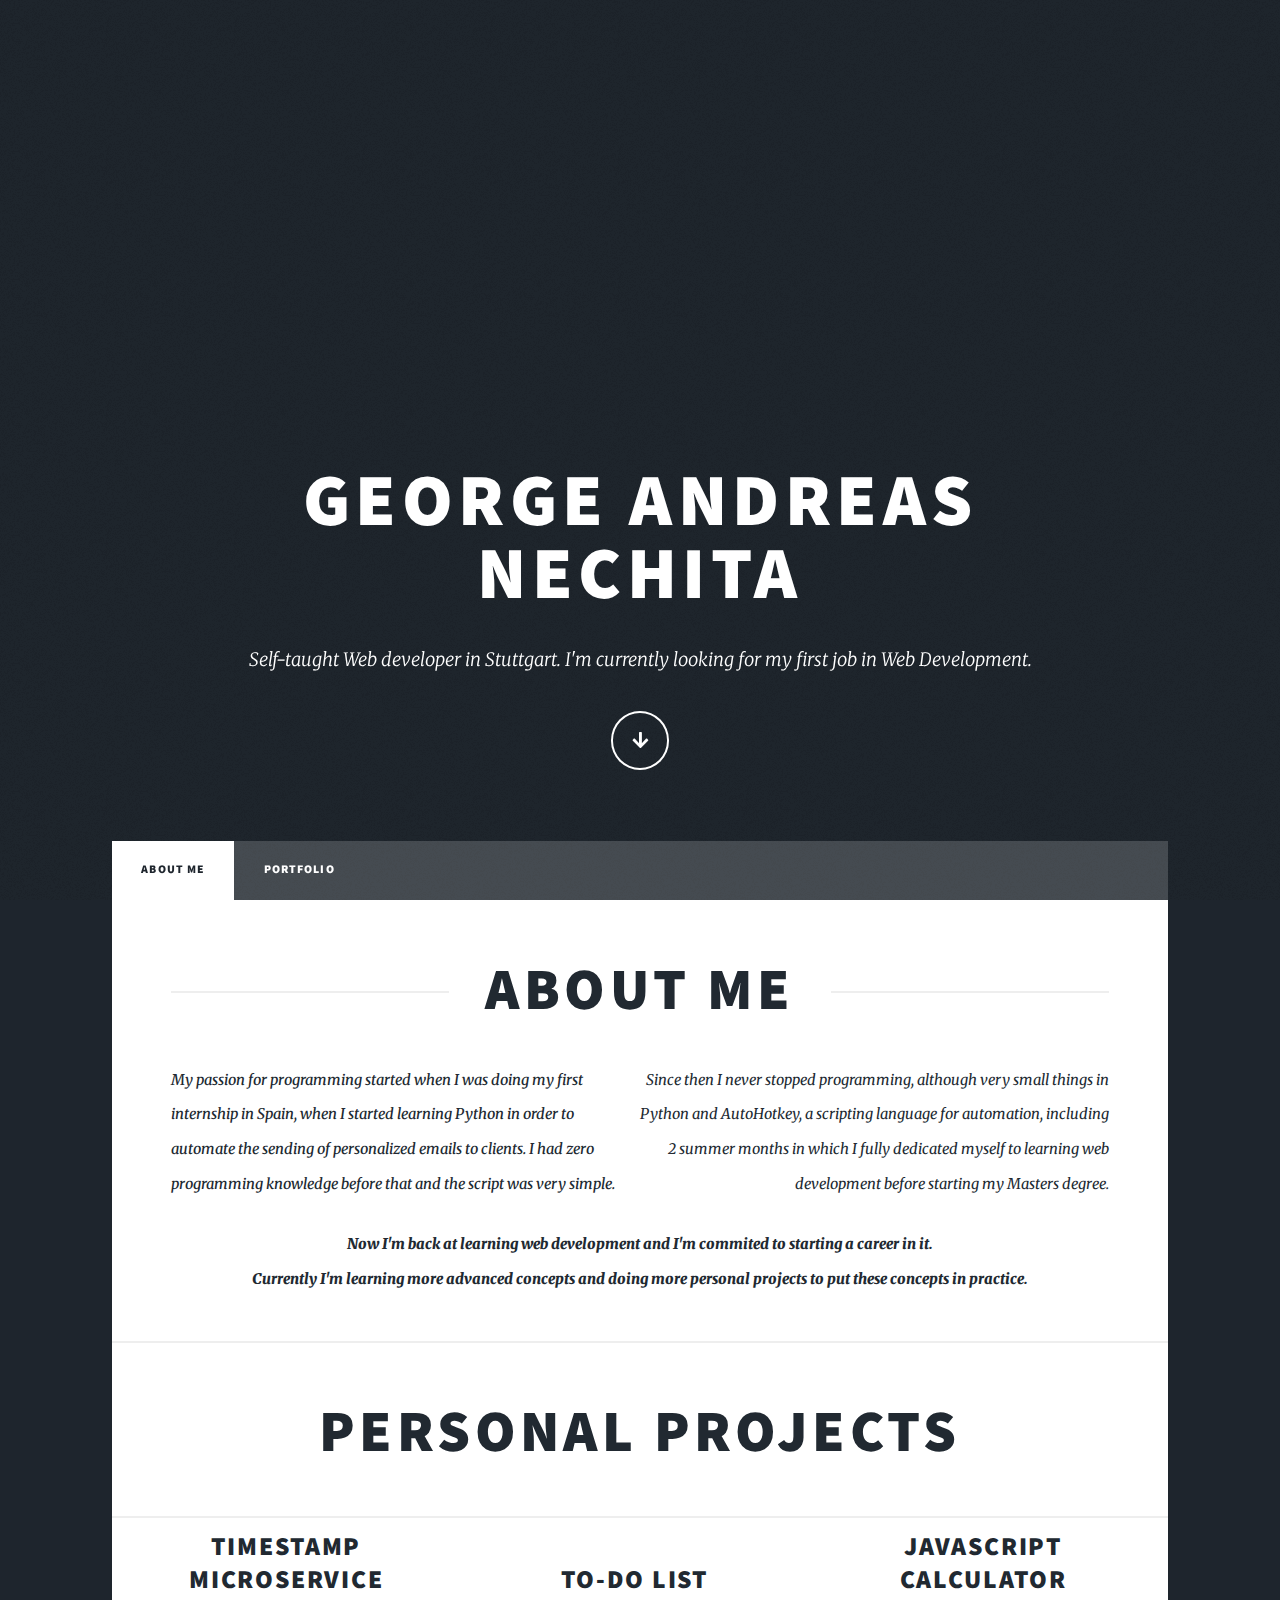
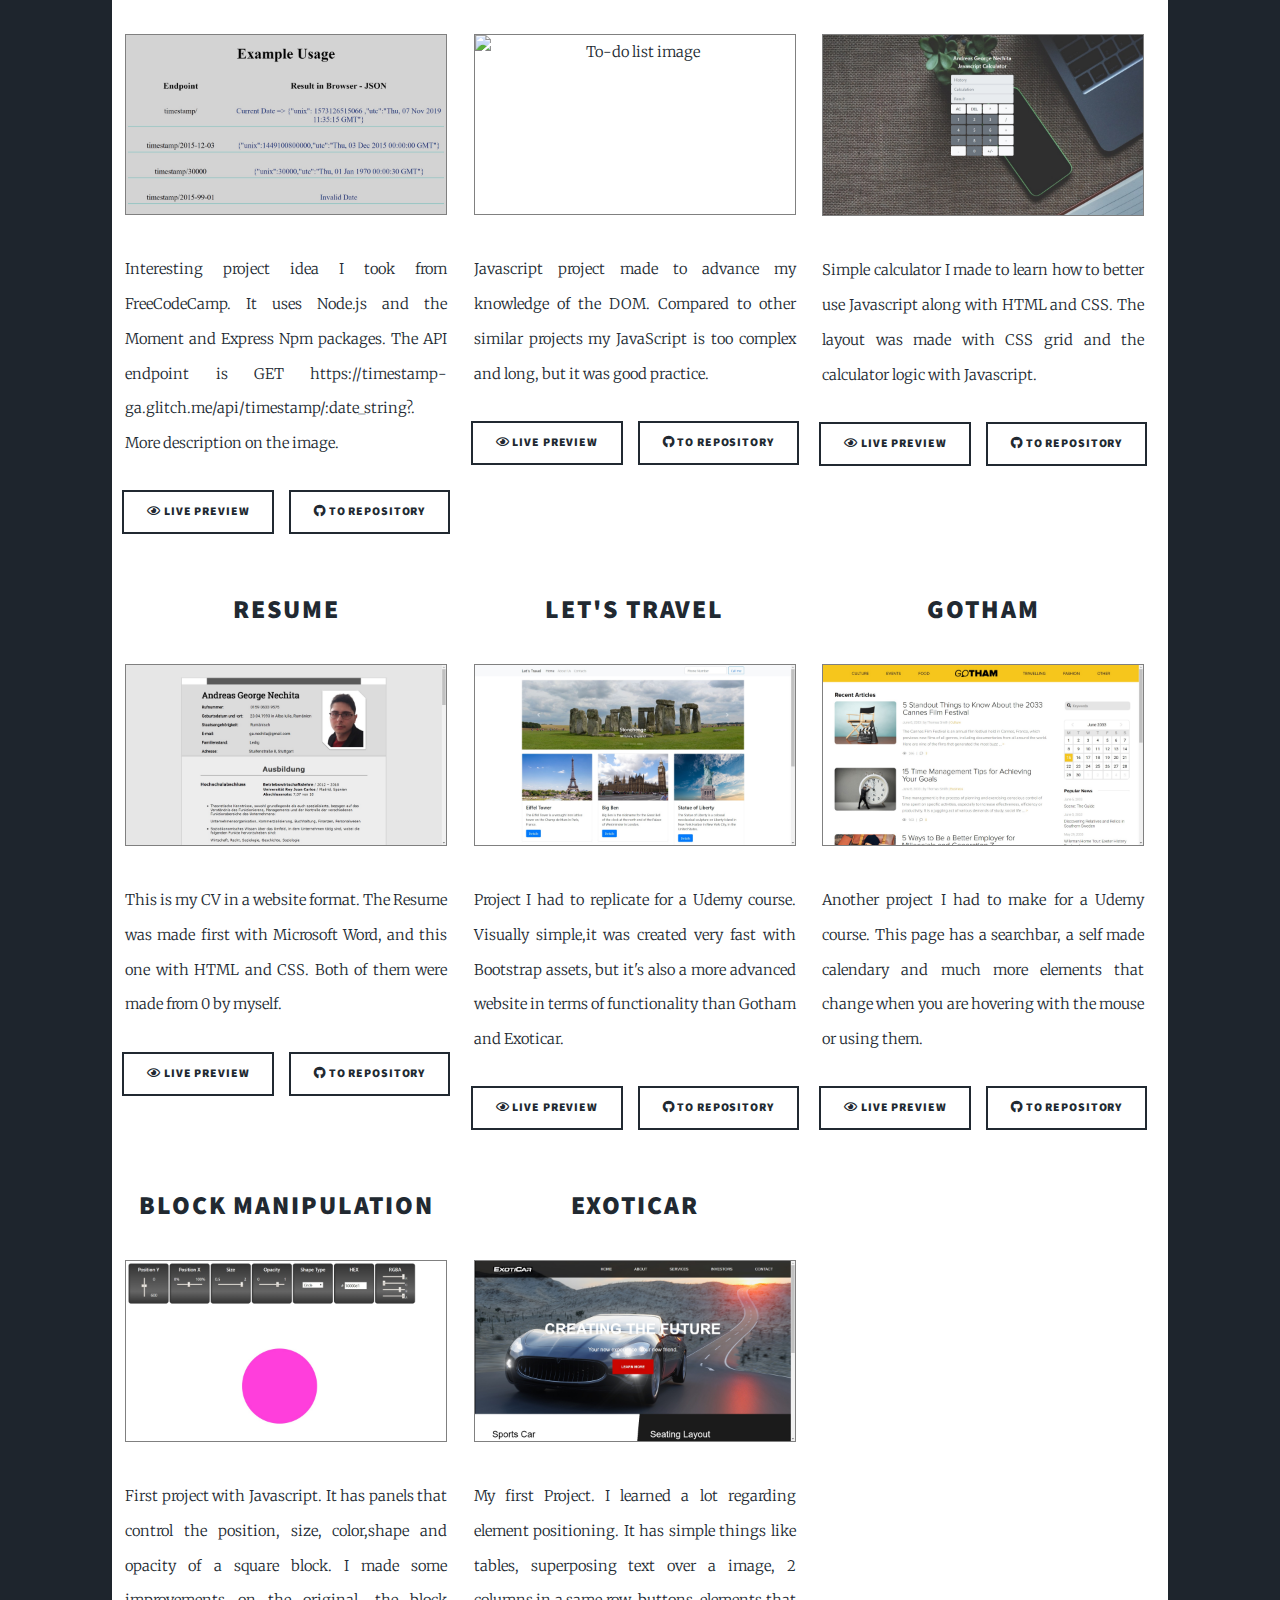
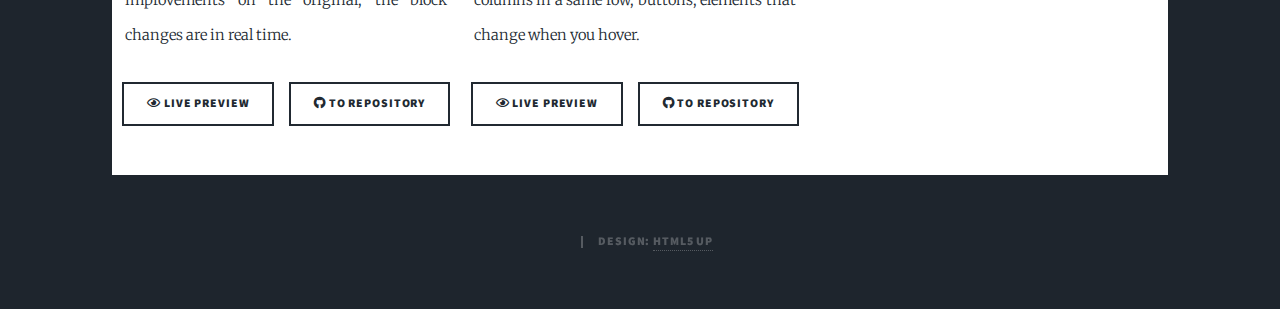
==== commit 2a446611: "Made Exoticar top menu responsive" ====
--- a/index.html
+++ b/index.html
@@ -22,7 +22,7 @@
 					<div id="intro">
 						<h1>George Andreas<br />
 						Nechita</h1>
-						<p>Self-taught Front-End developer in Stuttgart. I'm currently looking for my first job in Web Development. </p>
+						<p>Self-taught Web developer in Stuttgart. I'm currently looking for my first job in Web Development. </p>
 						<ul class="actions">
 							<li><a href="#header" class="button icon solid solo fa-arrow-down scrolly">Continue</a></li>
 						</ul>
@@ -62,16 +62,27 @@
 								</p>
 								</header>
 							</article>
-						<h1 id="personal-projects"><a href="https://github.com/GeorgeAndreasNechita?tab=repositories">Portfolio</a></h1>
+						<h1 id="personal-projects"><a href="https://github.com/GeorgeAndreasNechita?tab=repositories">Personal Projects</a></h1>
 						<!-- Posts -->
 						<!-- <div>Personal Projects</div> -->
 							<section class="posts">
 								<article>
 									<header>
+										<h2><a href="https://glitch.com/edit/#!/timestamp-ga">Timestamp Microservice</a></h2>
+									</header>
+									<a href="https://timestamp-ga.glitch.me/api/timestamp/" class="image fit"><img src="images/Timestamp.jpg" alt="To-do list image" id="to-do-list" /></a>
+									<p>Interesting project idea I took from FreeCodeCamp. It uses Node.js and the Moment and Express Npm packages. The API endpoint is GET https://timestamp-ga.glitch.me/api/timestamp/:date_string?. More description on the image.</p>
+									<ul class="actions special">
+										<li><a href="https://timestamp-ga.glitch.me/api/timestamp/" class="button"><i class="far fa-eye"></i> Live Preview</a></li>
+										<li><a href="https://glitch.com/edit/#!/timestamp-ga" class="button"><i class="fab fa-github"></i> To Repository</a></li>
+									</ul>
+								</article>
+								<article>
+									<header>
 										<h2><a href="https://github.com/GeorgeAndreasNechita/To-do-list/blob/master/index.html"><br>To-do list	<br />
 										</a></h2>
 									</header>
-									<a href="To-do list\index.html" class="image fit"><img src="images/todolist.jpg" alt="To-do list image" id="to-do-list" /></a>
+									<a href="To-do list\index.html" class="image fit"><img src="https://i.imgur.com/TyA8wQF.jpg" alt="To-do list image" id="to-do-list" /></a>
 									<p>Javascript project made to advance my knowledge of the DOM.
 
 Compared to other similar projects my JavaScript is too complex and long, but it was good practice.</p>
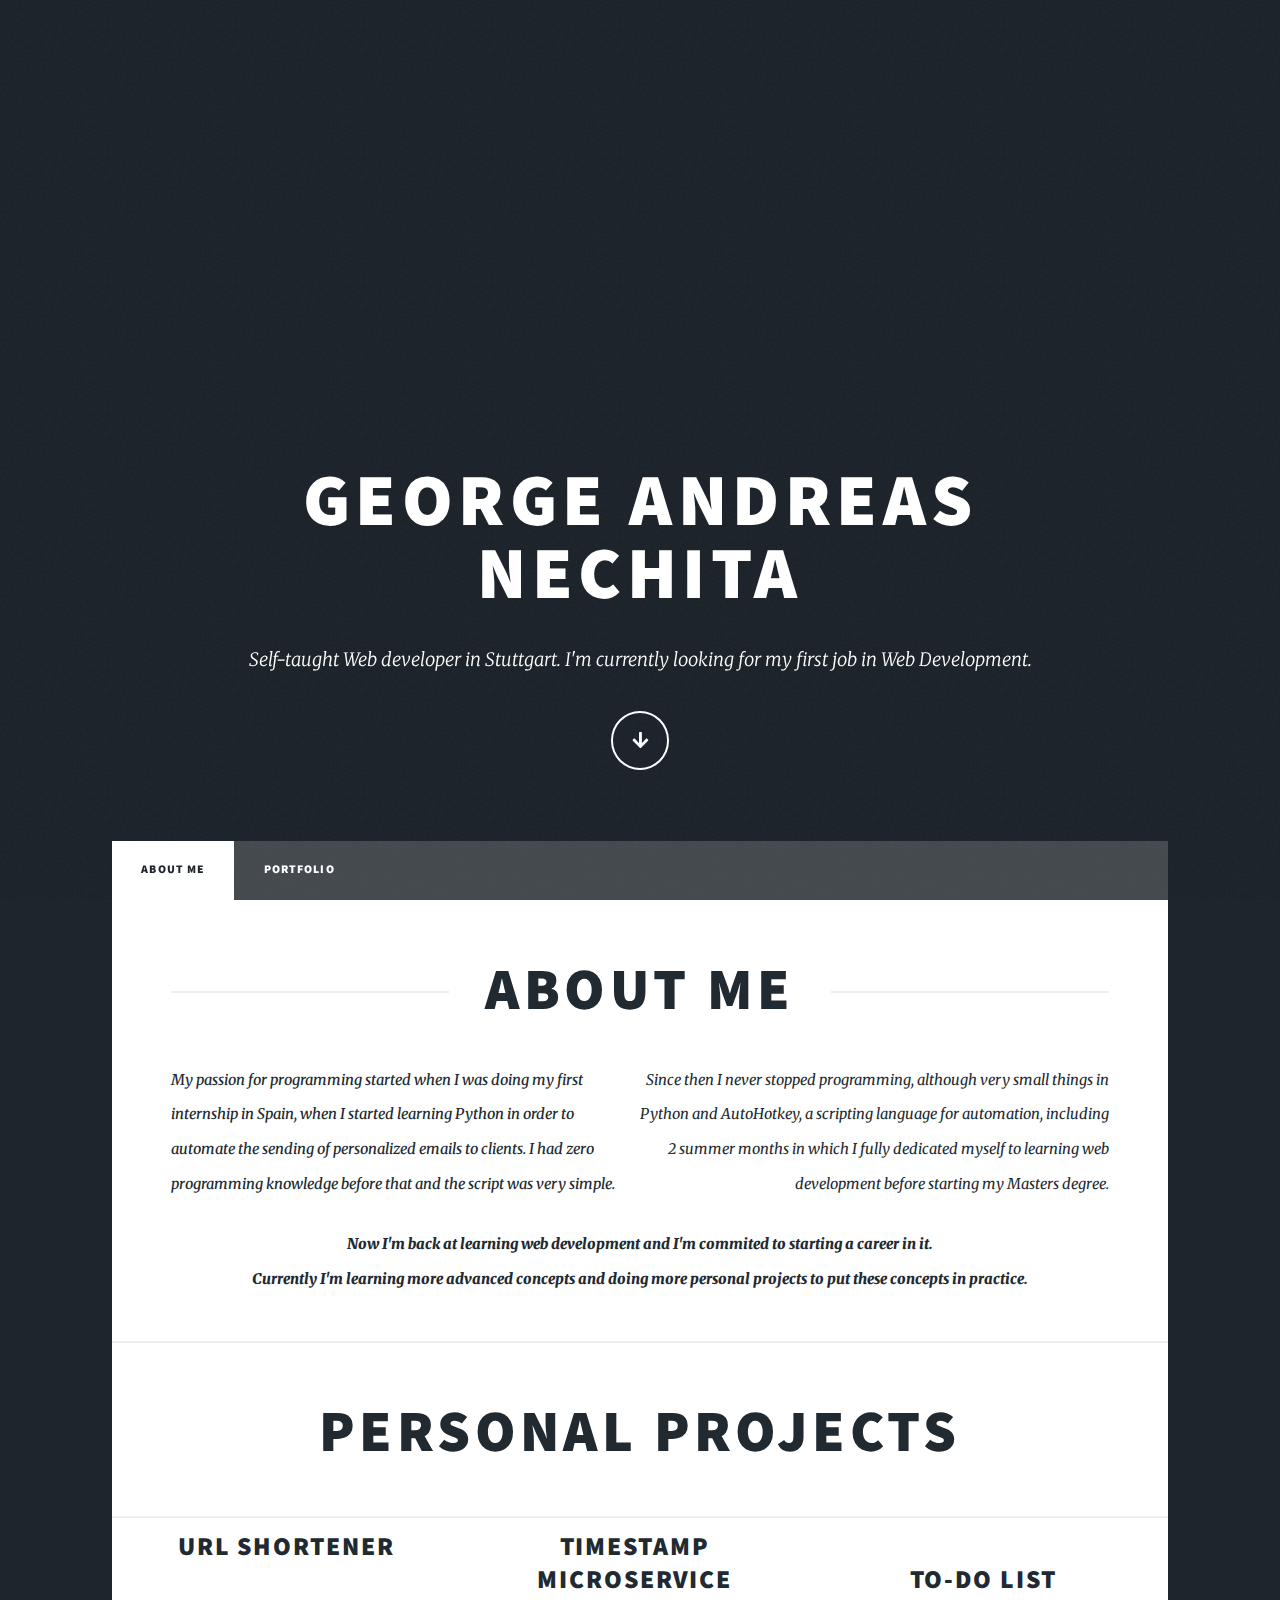
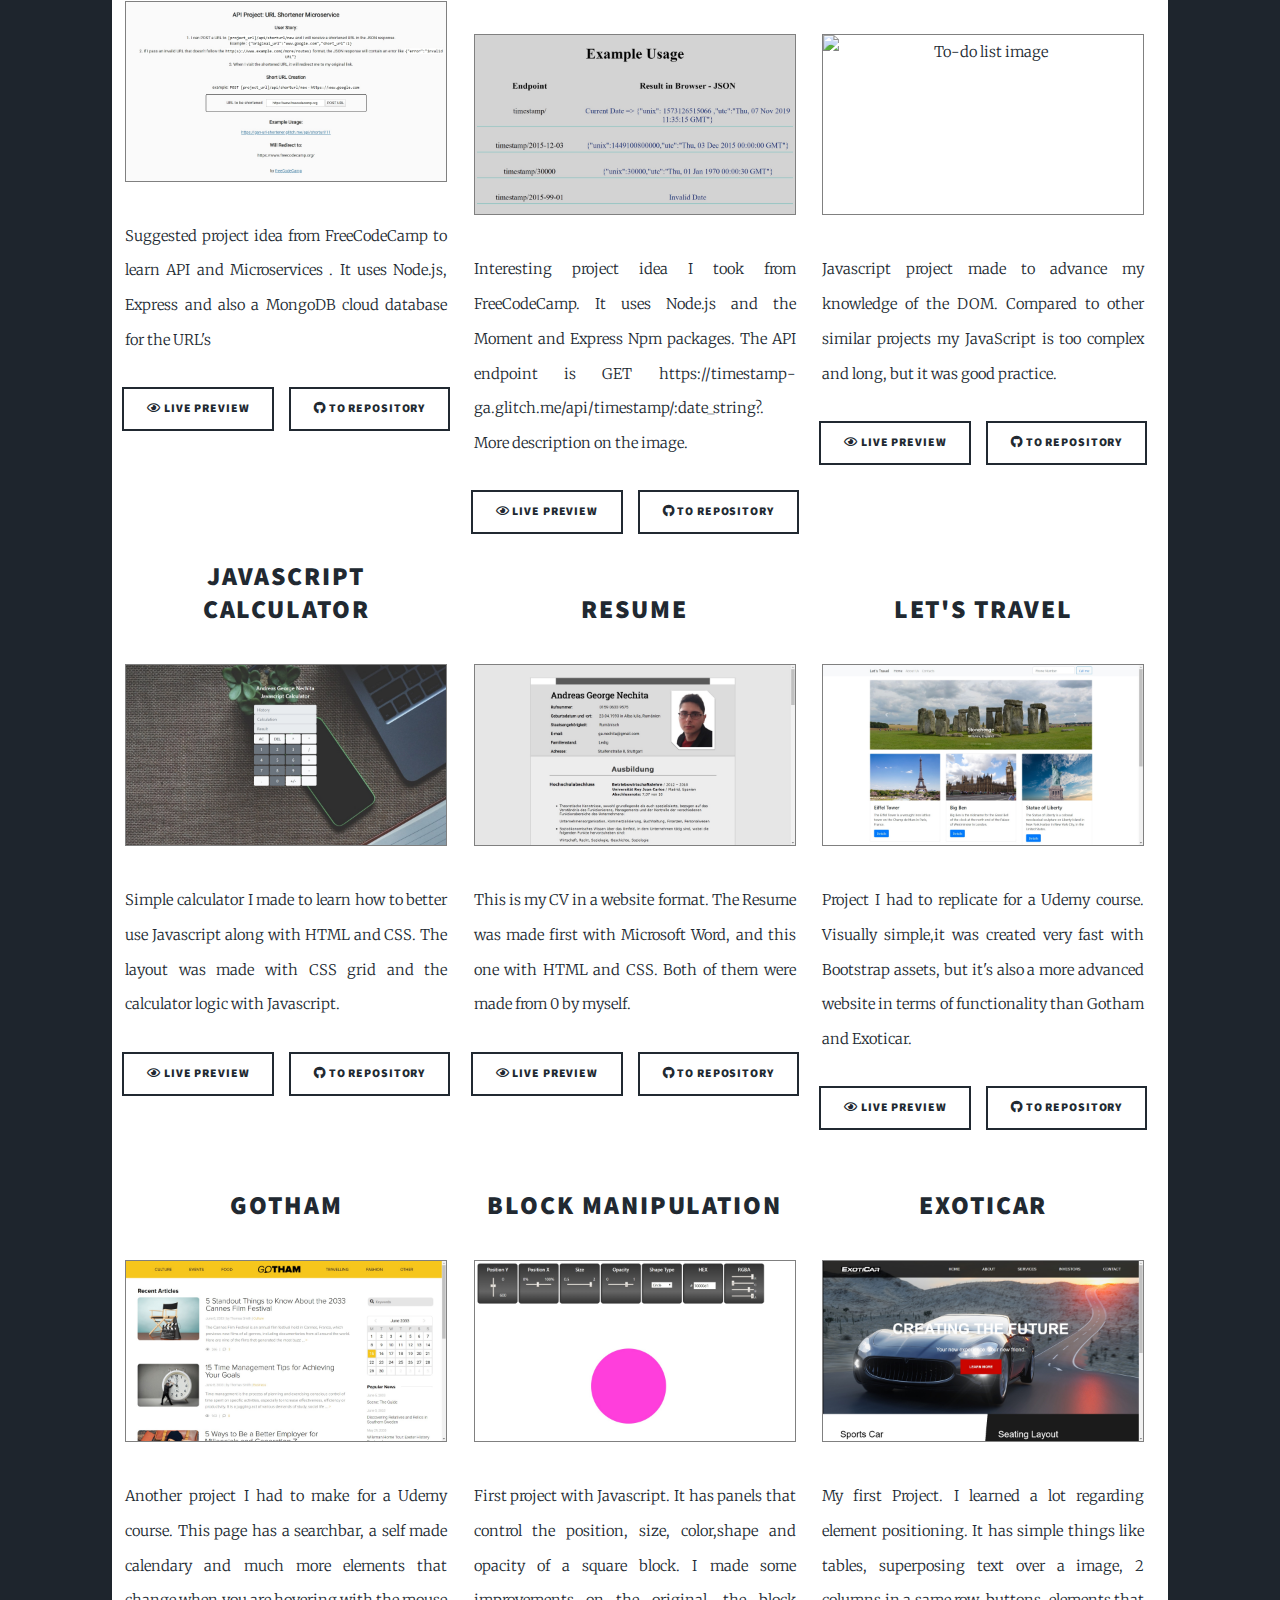
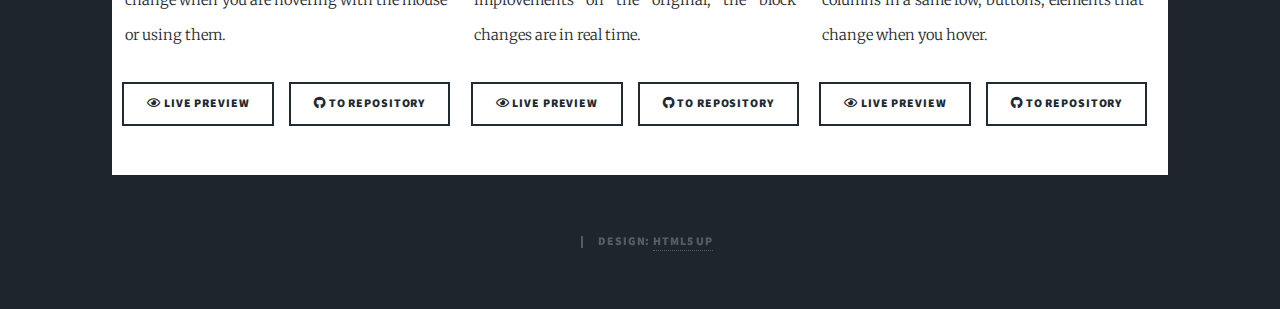
==== commit 43e68f3d: "Update" ====
--- a/index.html
+++ b/index.html
@@ -66,6 +66,19 @@
 						<!-- Posts -->
 						<!-- <div>Personal Projects</div> -->
 							<section class="posts">
+								<article>
+									<header>
+          <!-- Title -->
+										<h2><a href="https://glitch.com/edit/#!/gan-url-shortener?path=README.md:1:0">URL Shortener</a></h2>
+									</header>
+									<a href="https://gan-url-shortener.glitch.me/" class="image fit"><img src="images/Url Shortener.jpg" alt="To-do list image" id="to-do-list" /></a>
+									<p>Suggested project idea from FreeCodeCamp to learn API and Microservices
+          . It uses Node.js, Express and also a MongoDB cloud database for the URL's</p>
+									<ul class="actions special">
+										<li><a href="https://gan-url-shortener.glitch.me/" class="button"><i class="far fa-eye"></i> Live Preview</a></li>
+										<li><a href="https://glitch.com/edit/#!/gan-url-shortener?path=README.md:1:0" class="button"><i class="fab fa-github"></i> To Repository</a></li>
+									</ul>
+								</article>
 								<article>
 									<header>
 										<h2><a href="https://glitch.com/edit/#!/timestamp-ga">Timestamp Microservice</a></h2>
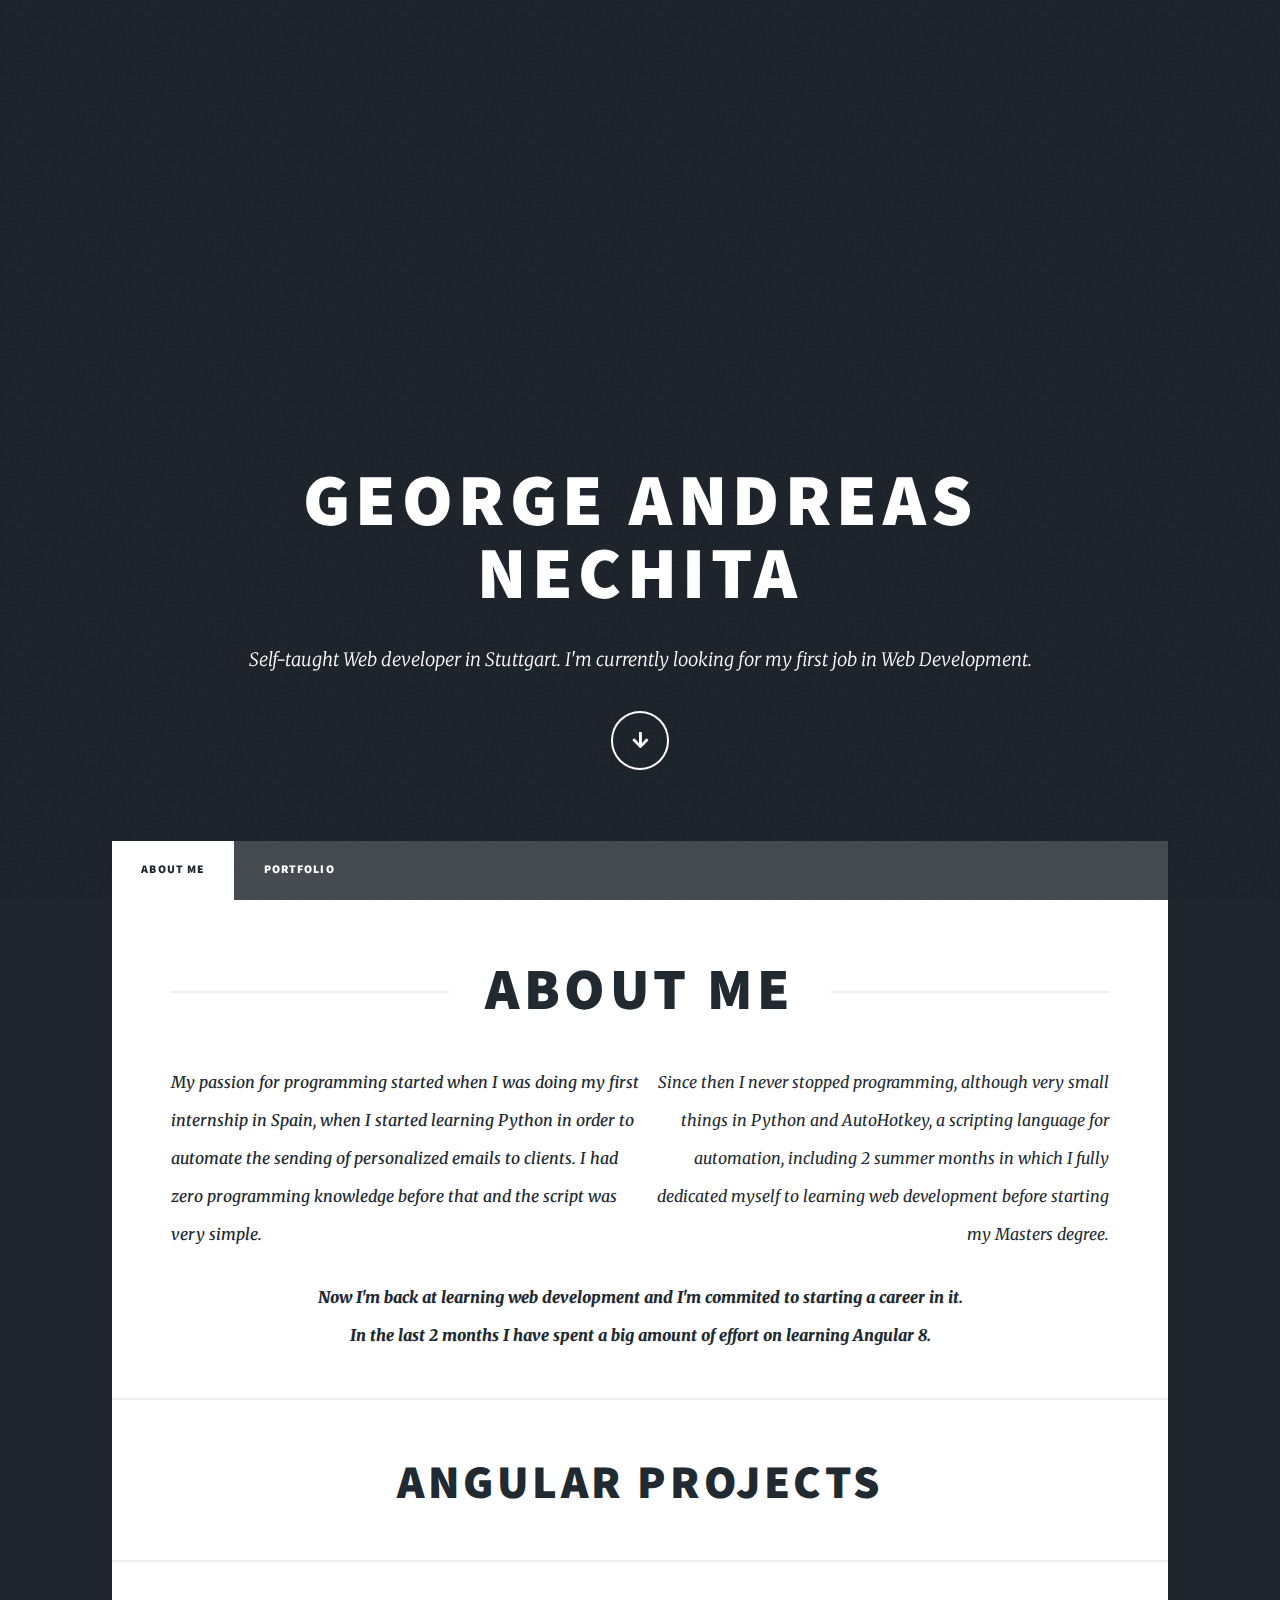
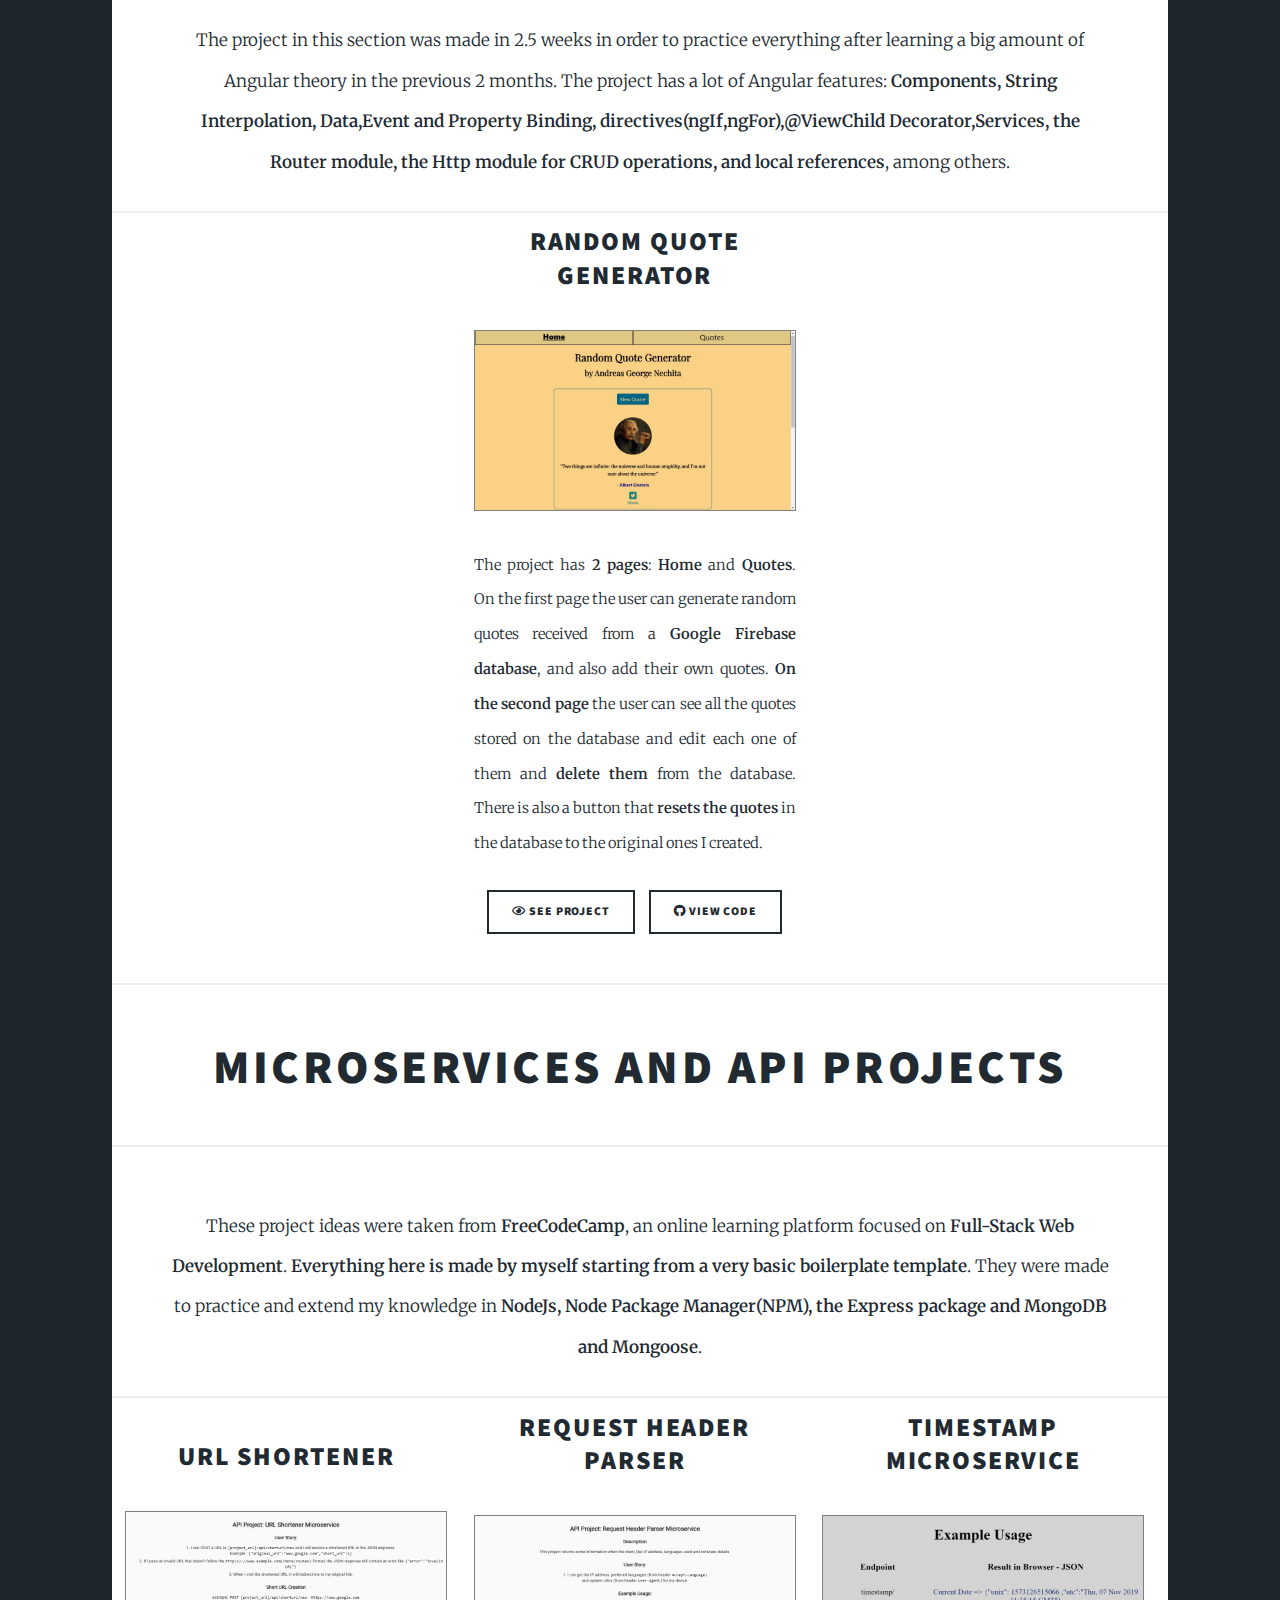
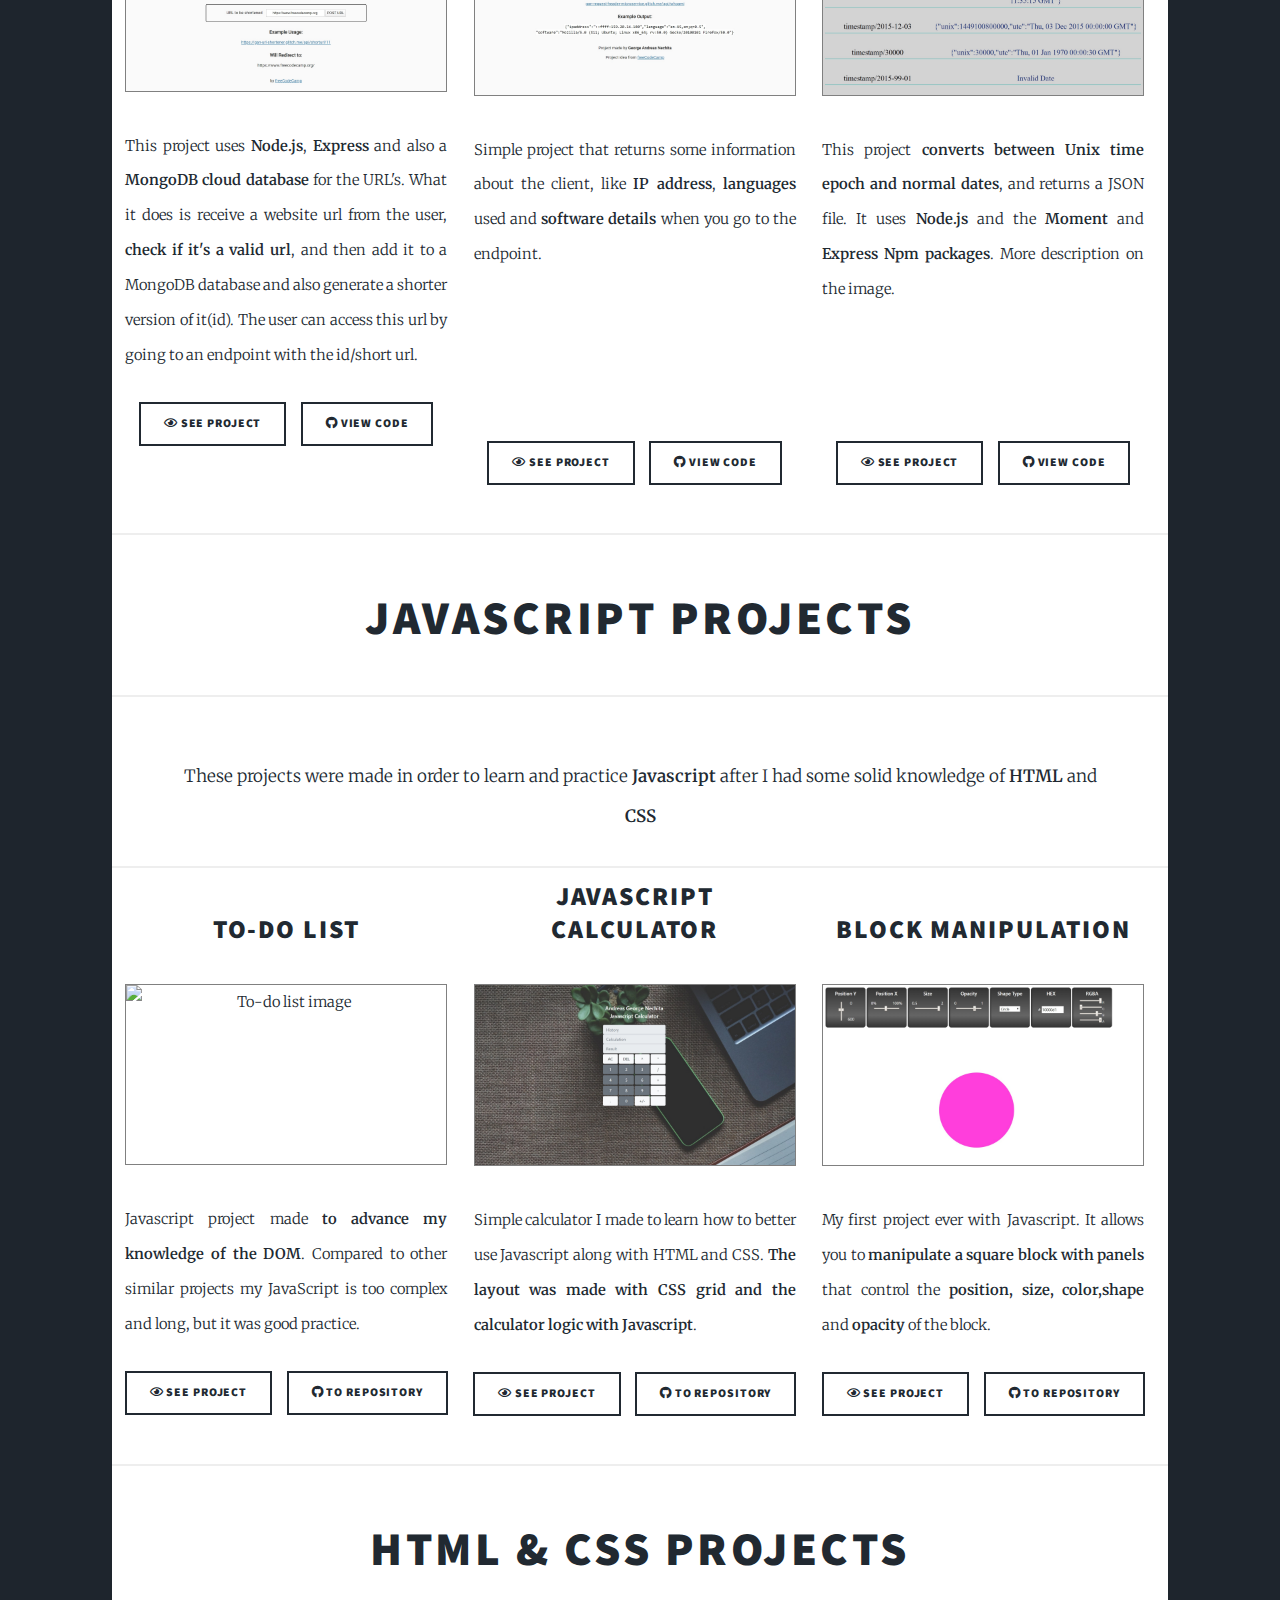
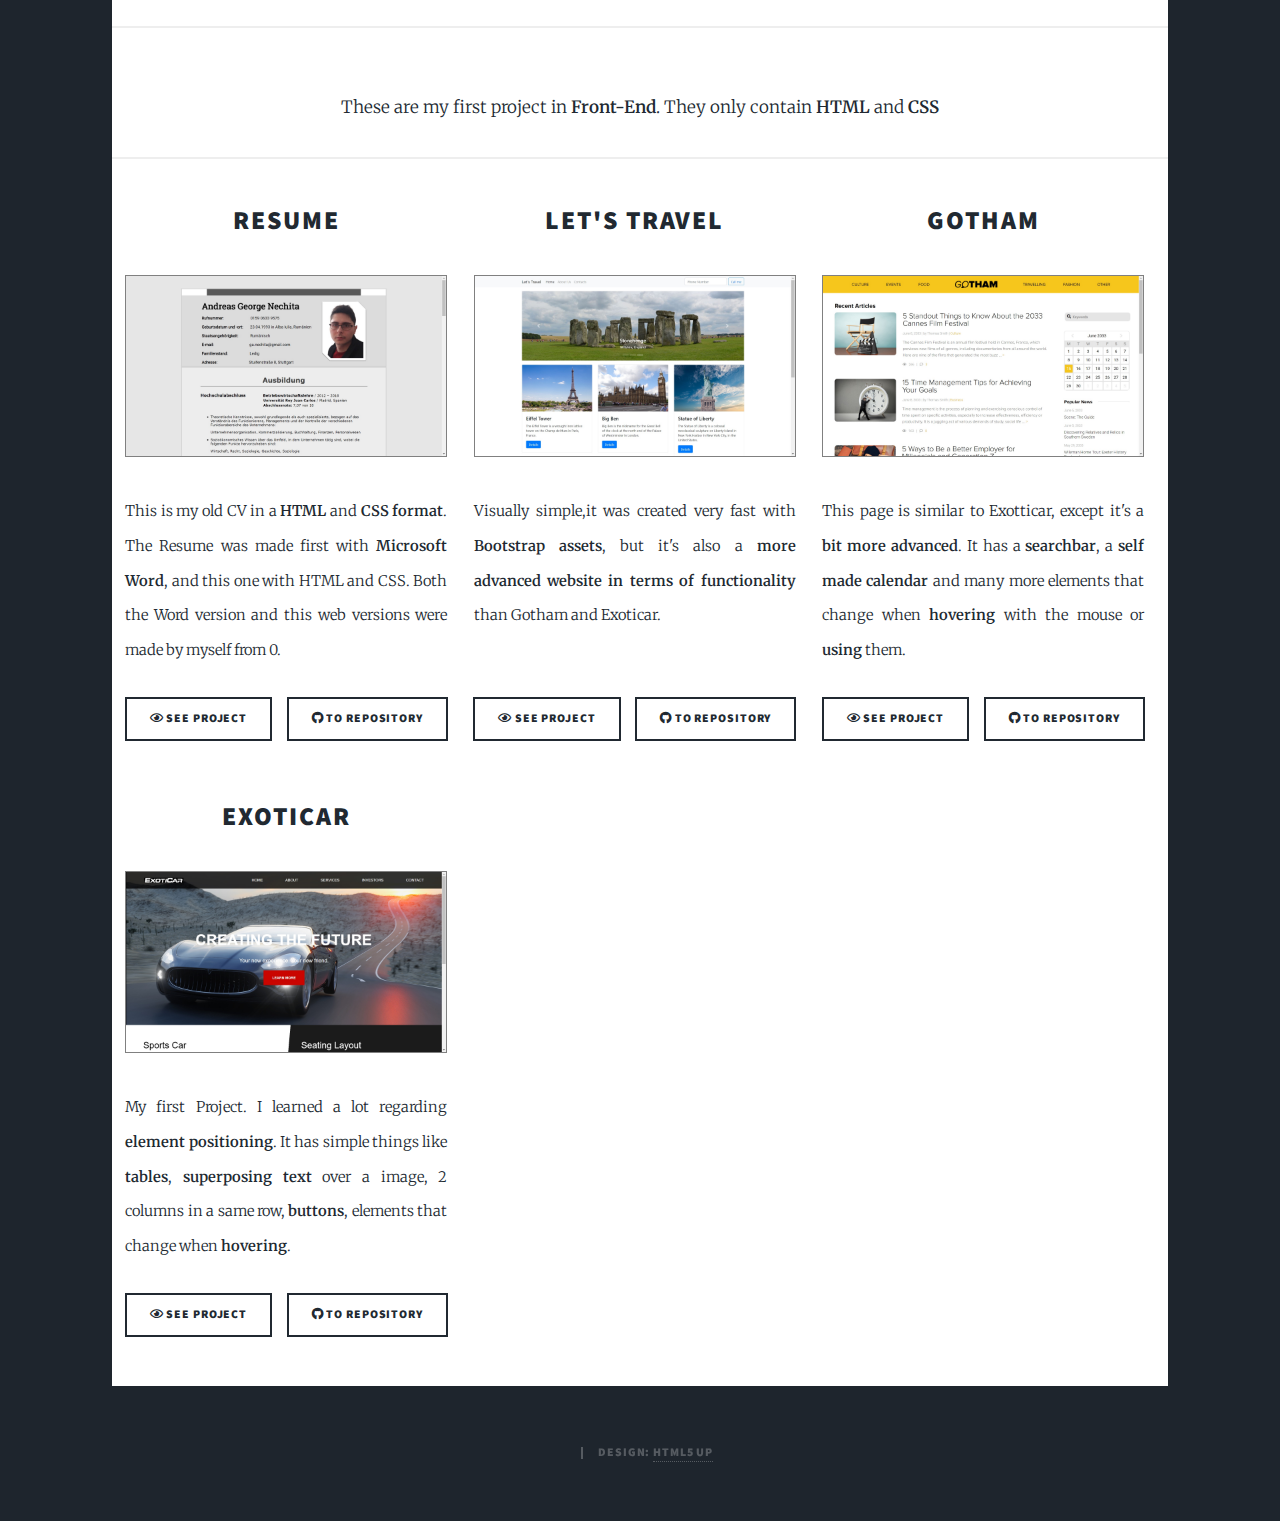
==== commit ae8bbc6a: "Big update adding more projects and a new CV" ====
--- a/index.html
+++ b/index.html
@@ -51,56 +51,109 @@
 									<!-- <h2>About me</h2> -->
 									<p>
 									</p>
-									<p>My passion for programming started when I was doing my first internship in Spain, when I started learning Python in order to automate the sending of personalized emails to clients. I had zero programming knowledge before that and the script was very simple.
+									<p class='about-me'>My passion for programming started when I was doing my first internship in Spain, when I started learning Python in order to automate the sending of personalized emails to clients. I had zero programming knowledge before that and the script was very simple.
 									</p>
-									<p>
+									<p class='about-me'>
 									Since then I never stopped programming, although very small things in Python and AutoHotkey, a scripting language for automation, including 2 summer months in which I fully dedicated myself to learning web development before starting my Masters degree.
 								</p>
 								
-								<p>
-									Now I'm back at learning web development and I'm commited to starting a career in it. <br>Currently I'm learning more advanced concepts and doing more personal projects to put these concepts in practice.
+								<p class='about-me'>
+									Now I'm back at learning web development and I'm commited to starting a career in it. <br>In the last 2 months I have spent a big amount of effort on learning Angular 8.
 								</p>
 								</header>
-							</article>
-						<h1 id="personal-projects"><a href="https://github.com/GeorgeAndreasNechita?tab=repositories">Personal Projects</a></h1>
+       </article>
+   
+       <!-- Microservices and API Projects -->
+      <h1 id="personal-projects"><a href="https://github.com/GeorgeAndreasNechita?tab=repositories">Angular Projects</a></h1>
+      <p class='description'>The project in this section was made in 2.5 weeks in order to practice everything after learning a big amount of Angular theory in the previous 2 months. The project has a lot of Angular features: <b>Components, String Interpolation, Data,Event and Property Binding, directives(ngIf,ngFor),@ViewChild Decorator,Services, the Router module, the Http module for CRUD operations, and local references</b>, among others. </p>
+
+      <!-- Posts -->
+							<section class="posts">
+                <article>
+
+                </article>
+								<article>
+									<header>
+          <!-- Title -->
+										<h2><a href="https://stackblitz.com/edit/random-quotes-generator">Random Quote Generator</a></h2>
+									</header>
+									<a href="https://random-quotes-generator.stackblitz.io/" class="image fit"><img src="images/Random Quote Generator.jpg" alt="To-do list image" id="to-do-list" /></a>
+									<p class="angularProject">The project has <b>2 pages</b>: <b>Home</b> and <b>Quotes</b>. On the first page the user can generate random quotes received from a <b>Google Firebase database</b>, and also add their own quotes. <b>On the second page</b> the user can see all the quotes stored on the database and edit each one of them and <b>delete them</b> from the database.
+                    There is also a button that <b>resets the quotes</b> in the database to the original ones I created.
+                  </p>
+									<ul class="actions special">
+										<li><a href="https://random-quotes-generator.stackblitz.io/" class="button"><i class="far fa-eye"></i> See Project</a></li>
+										<li><a href="https://stackblitz.com/edit/random-quotes-generator" class="button"><i class="fab fa-github"></i> View Code</a></li>
+									</ul>
+                </article>
+
+       </section>
+       <!-- END OF ANGULAR Projects -->
+       <!-- Microservices and API Projects -->
+      <h1 id="personal-projects"><a href="https://github.com/GeorgeAndreasNechita?tab=repositories">Microservices and API Projects</a></h1>
+      <p class='description'>These project ideas were taken from  <b>FreeCodeCamp</b>, an online learning platform focused on <b>Full-Stack Web Development</b>. <b>Everything here is made by myself starting from a very basic boilerplate template</b>. They were made to practice and extend my knowledge in <b>NodeJs, Node Package Manager(NPM), the Express package and MongoDB and Mongoose</b>. </p>
 						<!-- Posts -->
-						<!-- <div>Personal Projects</div> -->
+						
 							<section class="posts">
 								<article>
 									<header>
           <!-- Title -->
+		  <p></p>
 										<h2><a href="https://glitch.com/edit/#!/gan-url-shortener?path=README.md:1:0">URL Shortener</a></h2>
 									</header>
 									<a href="https://gan-url-shortener.glitch.me/" class="image fit"><img src="images/Url Shortener.jpg" alt="To-do list image" id="to-do-list" /></a>
-									<p>Suggested project idea from FreeCodeCamp to learn API and Microservices
-          . It uses Node.js, Express and also a MongoDB cloud database for the URL's</p>
-									<ul class="actions special">
-										<li><a href="https://gan-url-shortener.glitch.me/" class="button"><i class="far fa-eye"></i> Live Preview</a></li>
-										<li><a href="https://glitch.com/edit/#!/gan-url-shortener?path=README.md:1:0" class="button"><i class="fab fa-github"></i> To Repository</a></li>
-									</ul>
-								</article>
+									<p>This project uses <b>Node.js</b>, <b>Express</b> and also a <b>MongoDB cloud database</b> for the URL's. What it does is receive a website url from the user, <b>check if it's a valid url</b>, and then add it to a MongoDB database and also generate a shorter version of it(id). The user can access this url by going to an endpoint with the id/short url.</p>
+									<ul class="actions special">
+										<li><a href="https://gan-url-shortener.glitch.me/" class="button"><i class="far fa-eye"></i> See Project</a></li>
+										<li><a href="https://glitch.com/edit/#!/gan-url-shortener?path=README.md:1:0" class="button"><i class="fab fa-github"></i> View Code</a></li>
+									</ul>
+        </article>
+
+        <article>
+									<header>
+										<h2><a href="https://glitch.com/edit/#!/gan-request-header-microservice?path=README.md:1:0">Request Header Parser</a></h2>
+									</header>
+									<a href="https://gan-request-header-microservice.glitch.me/" class="image fit"><img src="images/Request Header Parser Microservice.jpg" alt="To-do list image" id="to-do-list" /></a>
+                  <p>Simple project that returns some information about the client, like <b>IP address</b>, <b>languages</b> used and <b>software</b> <b>details</b>  when you go to the endpoint. </p>
+
+                  <br>
+                  <br>
+                  <br>
+                  <br>
+									<ul class="actions special">
+										<li><a href="https://gan-request-header-microservice.glitch.me/" class="button"><i class="far fa-eye"></i> See Project</a></li>
+										<li><a href="https://glitch.com/edit/#!/gan-request-header-microservice?path=README.md:1:0" class="button"><i class="fab fa-github"></i> View Code</a></li>
+									</ul>
+        </article>
 								<article>
 									<header>
 										<h2><a href="https://glitch.com/edit/#!/timestamp-ga">Timestamp Microservice</a></h2>
 									</header>
 									<a href="https://timestamp-ga.glitch.me/api/timestamp/" class="image fit"><img src="images/Timestamp.jpg" alt="To-do list image" id="to-do-list" /></a>
-									<p>Interesting project idea I took from FreeCodeCamp. It uses Node.js and the Moment and Express Npm packages. The API endpoint is GET https://timestamp-ga.glitch.me/api/timestamp/:date_string?. More description on the image.</p>
-									<ul class="actions special">
-										<li><a href="https://timestamp-ga.glitch.me/api/timestamp/" class="button"><i class="far fa-eye"></i> Live Preview</a></li>
-										<li><a href="https://glitch.com/edit/#!/timestamp-ga" class="button"><i class="fab fa-github"></i> To Repository</a></li>
-									</ul>
-								</article>
+         <p>This project <b>converts between Unix time epoch and normal dates</b>, and returns a JSON file. It uses <b>Node.js</b> and the <b>Moment</b> and <b>Express</b> <b>Npm packages</b>. More description on the image.</p>
+         <br><br><br>
+									<ul class="actions special">
+										<li><a href="https://timestamp-ga.glitch.me/api/timestamp/" class="button"><i class="far fa-eye"></i> See Project</a></li>
+										<li><a href="https://glitch.com/edit/#!/timestamp-ga" class="button"><i class="fab fa-github"></i> View Code</a></li>
+									</ul>
+        </article>
+       </section>
+       <!-- END OF    Microservices and API Projects -->
+
+       <h1 id="personal-projects"><a href="https://github.com/GeorgeAndreasNechita?tab=repositories">Javascript Projects</a></h1>       
+       <p class="description">These projects were made in order to learn and practice <b>Javascript</b> after I had some solid knowledge of <b>HTML</b></b> and <b>CSS</b></p>
+       <section class="posts">
 								<article>
 									<header>
 										<h2><a href="https://github.com/GeorgeAndreasNechita/To-do-list/blob/master/index.html"><br>To-do list	<br />
 										</a></h2>
 									</header>
 									<a href="To-do list\index.html" class="image fit"><img src="https://i.imgur.com/TyA8wQF.jpg" alt="To-do list image" id="to-do-list" /></a>
-									<p>Javascript project made to advance my knowledge of the DOM.
+									<p>Javascript project made <b>to advance my knowledge of the DOM</b>.
 
 Compared to other similar projects my JavaScript is too complex and long, but it was good practice.</p>
 									<ul class="actions special">
-										<li><a href="To-do list\index.html" class="button"><i class="far fa-eye"></i> Live Preview</a></li>
+										<li><a href="To-do list\index.html" class="button"><i class="far fa-eye"></i> See Project</a></li>
 										<li><a href="https://github.com/GeorgeAndreasNechita/To-do-list/blob/master/index.html" class="button"><i class="fab fa-github"></i> To Repository</a></li>
 									</ul>
 								</article>
@@ -110,26 +163,47 @@
 										</a></h2>
 									</header>
 									<a href="Javascript Calculator\index.html" class="image fit"><img src="images/Calculator.jpg" alt="" /></a>
-									<p>Simple calculator I made to learn how to better use Javascript along with HTML and CSS. The layout was made with CSS grid and the calculator logic with Javascript.</p>
-									<ul class="actions special">
-										<li><a href="Javascript Calculator\index.html" class="button"><i class="far fa-eye"></i> Live Preview</a></li>
+									<p>Simple calculator I made to learn how to better use Javascript along with HTML and CSS. <b>The layout was made with CSS grid and the calculator logic with Javascript</b>.</p>
+									<ul class="actions special">
+										<li><a href="Javascript Calculator\index.html" class="button"><i class="far fa-eye"></i> See Project</a></li>
 										<li><a href="https://github.com/GeorgeAndreasNechita/Javascript-Calculator" class="button"><i class="fab fa-github"></i> To Repository</a></li>
 									</ul>
-								</article>
-								<article>
+        </article>
+        
+        <article>
+									<header>
+										<!-- <span class="date">April 11, 2017</span> -->
+										<h2><a href="https://github.com/GeorgeAndreasNechita/Block-Manipulation"><br>Block Manipulation<br />
+										</a></h2>
+									</header>
+									<a href="Block Manipulation/index.html" class="image fit"><img src="images/Block Manipulation.jpg" alt="" /></a>
+									<p>My first project ever with Javascript. It allows you to <b>manipulate a square block with panels</b> that control the <b>position, size, color,shape</b> and <b>opacity</b> of the block.</p>
+									<ul class="actions special">
+										<li><a href="Block Manipulation/index.html" class="button"><i class="far fa-eye"></i> See Project</a></li>
+										<li><a href="https://github.com/GeorgeAndreasNechita/Block-Manipulation" class="button"><i class="fab fa-github"></i> To Repository</a></li>
+									</ul>
+        </article>
+       </section>
+
+       <h1 id="personal-projects"><a href="https://github.com/GeorgeAndreasNechita?tab=repositories">HTML & CSS Projects</a></h1>
+	   <p class="description">These are my first project in <b>Front-End</b>. They only contain <b>HTML</b> and <b>CSS</b></p>  
+	   <section class='posts'>
+        <article>
 									<header>
 										<!-- <span class="date">April 22, 2017</span> -->
 										<h2><a href="https://github.com/GeorgeAndreasNechita/CV"><br>Resume<br />
 										</a></h2>
 									</header>
 									<a href="CV/index.html" class="image fit"><img src="images/Resume.jpg" alt="" /></a>
-									<p>This is my CV in a website format. The Resume was made first with Microsoft Word, and this one with HTML and CSS. Both of them were made from 0 by myself.
+									<p>This is my old CV in a <b>HTML</b> and <b>CSS</b> <b>format</b>. The Resume was made first with <b>Microsoft</b> <b>Word</b>, and this one with HTML and CSS. 
+            Both the Word version and this web versions were made by myself from 0.
 </p>
 									<ul class="actions special">
-										<li><a href="CV/index.html" class="button"><i class="far fa-eye"></i> Live Preview</a></li>
+										<li><a href="CV/index.html" class="button"><i class="far fa-eye"></i> See Project</a></li>
 										<li><a href="https://github.com/GeorgeAndreasNechita/CV" class="button"><i class="fab fa-github"></i> To Repository</a></li>
 									</ul>
 								</article>
+
 								<article>
 									<header>
 										<!-- <span class="date">April 18, 2017</span> -->
@@ -137,11 +211,11 @@
 										</a></h2>
 									</header>
 									<a href="Let's Travel\index.html" class="image fit"><img src="images/Lets Travel.jpg" alt="" /></a>
-									<p>Project I had to replicate for a Udemy course.
-
-Visually simple,it was created very fast with Bootstrap assets, but it's also a more advanced website in terms of functionality than Gotham and Exoticar.</p>
-									<ul class="actions special">
-										<li><a href="Let's Travel\index.html" class="button"><i class="far fa-eye"></i> Live Preview</a></li>
+									<p>
+Visually simple,it was created very fast with <b>Bootstrap</b> <b>assets</b>, but it's also a <b>more advanced website in terms of functionality</b> than Gotham and Exoticar.</p>
+<br>
+									<ul class="actions special">
+										<li><a href="Let's Travel\index.html" class="button"><i class="far fa-eye"></i> See Project</a></li>
 										<li><a href="https://github.com/GeorgeAndreasNechita/Lets-Travel" class="button"><i class="fab fa-github"></i> To Repository</a></li>
 									</ul>
 								</article>
@@ -152,29 +226,13 @@
 										</a></h2>
 									</header>
 									<a href="Gotham/index.html" class="image fit"><img src="images/Gotham.jpg" alt="" /></a>
-									<p>Another project I had to make for a Udemy course.
-
-This page has a searchbar, a self made calendary and much more elements that change when you are hovering with the mouse or using them.</p>
-									<ul class="actions special">
-										<li><a href="Gotham/index.html" class="button"><i class="far fa-eye"></i> Live Preview</a></li>
+									<p>This page is similar to Exotticar, except it's a <b>bit more advanced</b>. It has a <b>searchbar</b>, a <b>self made calendar</b> and many more elements that change when <b>hovering</b> with the mouse or <b>using</b> them.</p>
+									<ul class="actions special">
+										<li><a href="Gotham/index.html" class="button"><i class="far fa-eye"></i> See Project</a></li>
 										<li><a href="https://github.com/GeorgeAndreasNechita/Gotham" class="button"><i class="fab fa-github"></i> To Repository</a></li>
 									</ul>
-								</article>
-								<article>
-									<header>
-										<!-- <span class="date">April 11, 2017</span> -->
-										<h2><a href="https://github.com/GeorgeAndreasNechita/Block-Manipulation"><br>Block Manipulation<br />
-										</a></h2>
-									</header>
-									<a href="Block Manipulation/index.html" class="image fit"><img src="images/Block Manipulation.jpg" alt="" /></a>
-									<p>First project with Javascript. It has panels that control the position, size, color,shape and opacity of a square block.
-
-I made some improvements on the original, the block changes are in real time.</p>
-									<ul class="actions special">
-										<li><a href="Block Manipulation/index.html" class="button"><i class="far fa-eye"></i> Live Preview</a></li>
-										<li><a href="https://github.com/GeorgeAndreasNechita/Block-Manipulation" class="button"><i class="fab fa-github"></i> To Repository</a></li>
-									</ul>
-								</article>
+        </article>
+        
 								<article>
 									<header>
 										<!-- <span class="date">April 7, 2017</span> -->
@@ -182,10 +240,10 @@
 										</a></h2>
 									</header>
 									<a href="ExotiCar/index.html" class="image fit"><img src="images/ExotiCar.jpg" alt="" /></a>
-									<p>My first Project. I learned a lot regarding element positioning. It has simple things like tables, superposing text over a image, 2 columns in a same row, buttons, elements that change when you hover.
+									<p>My first Project. I learned a lot regarding <b>element positioning</b>. It has simple things like <b>tables</b>, <b>superposing</b> <b>text</b> over a image, 2 columns in a same row, <b>buttons</b>, elements that change when <b>hovering</b>.
 </p>
 									<ul class="actions special">
-										<li><a href="ExotiCar/index.html" class="button"><i class="far fa-eye"></i> Live Preview</a></li>
+										<li><a href="ExotiCar/index.html" class="button"><i class="far fa-eye"></i> See Project</a></li>
 										<li><a href="https://github.com/GeorgeAndreasNechita/Exotticar" class="button"><i class="fab fa-github"></i> To Repository</a></li>
 									</ul>
 								</article>
--- a/assets/css/main.css
+++ b/assets/css/main.css
@@ -202,7 +202,7 @@
 		}
 
 	h1 {
-		font-size: 4rem;
+		font-size: 3.2rem;
 		line-height: 1.1;
 		margin: 0 0 2rem 0;
 	}
@@ -4721,4 +4721,11 @@
 	#to-do-list{
 		/*width: 347.67px;			*/
 		height: 179px;
-	}+	}
+.description {
+	font-size: 17px;
+	text-align: center;
+}
+.about-me{
+	font-size: 16px;
+}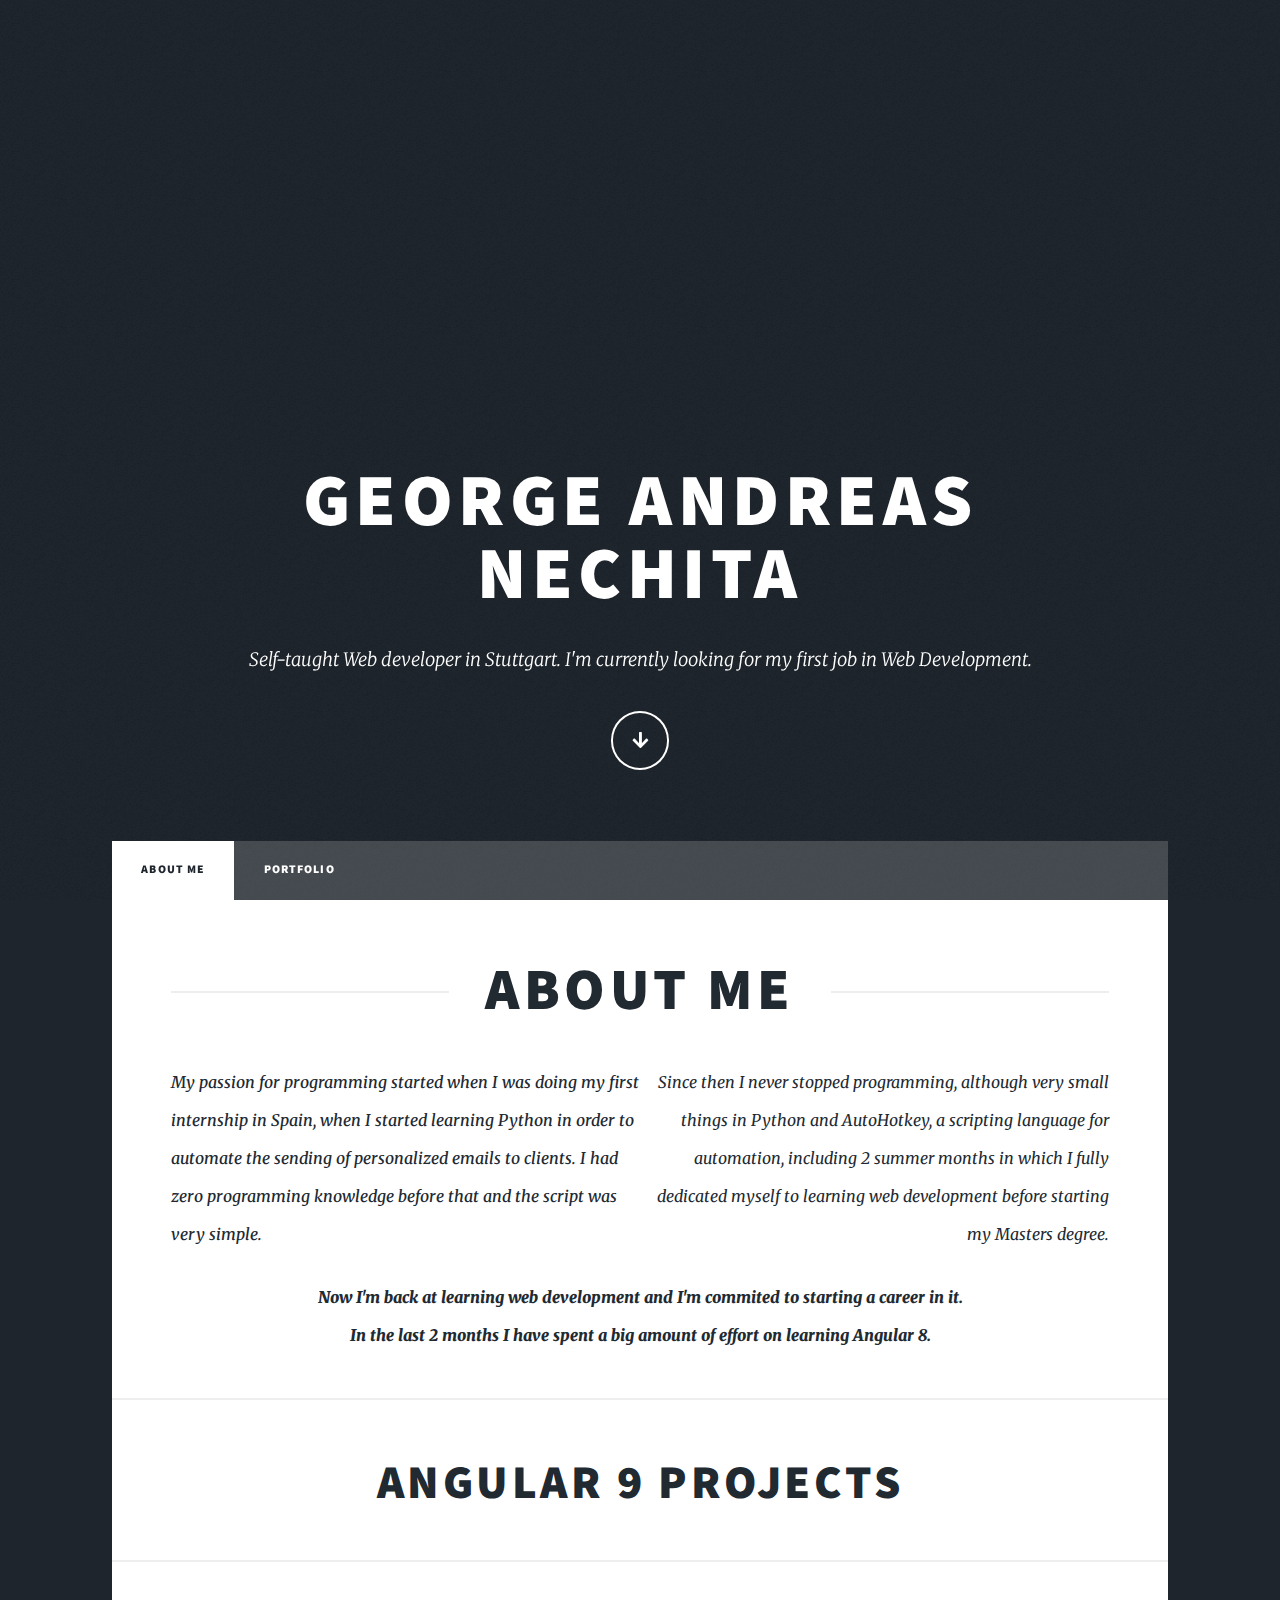
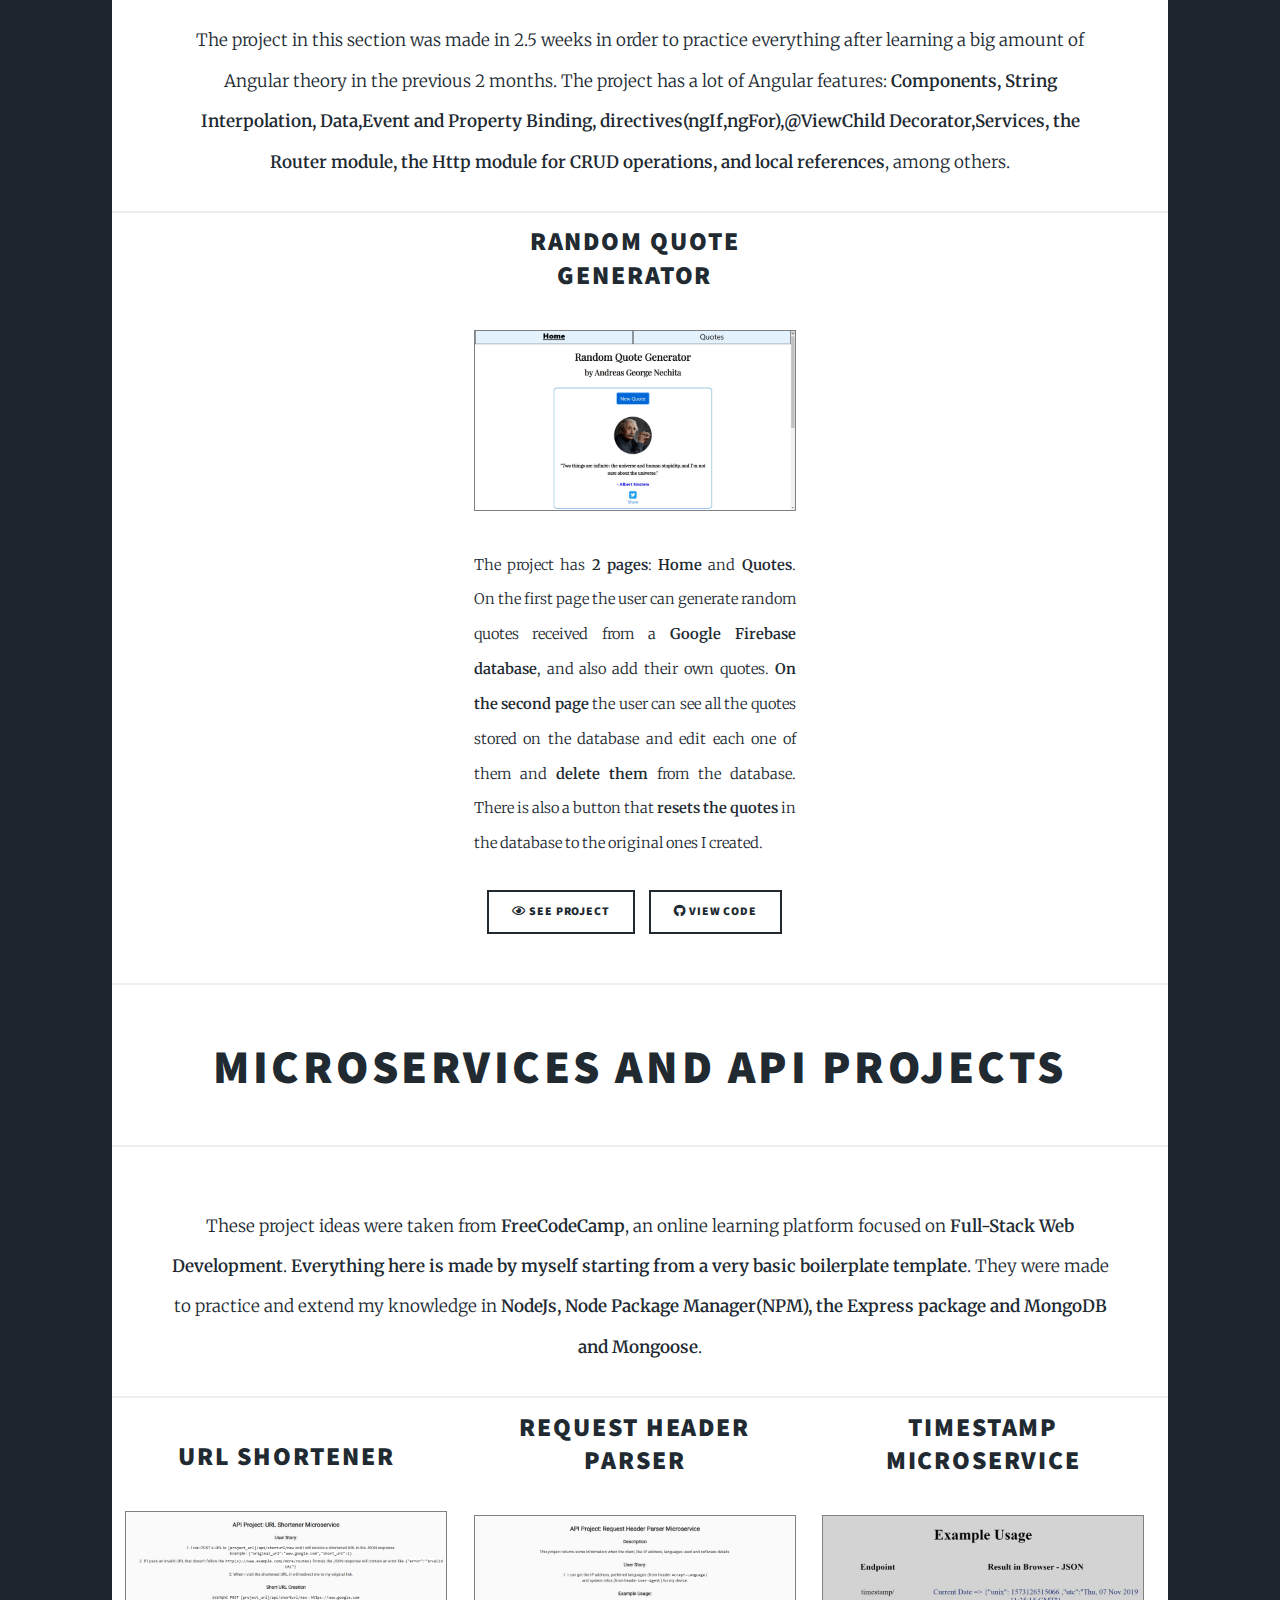
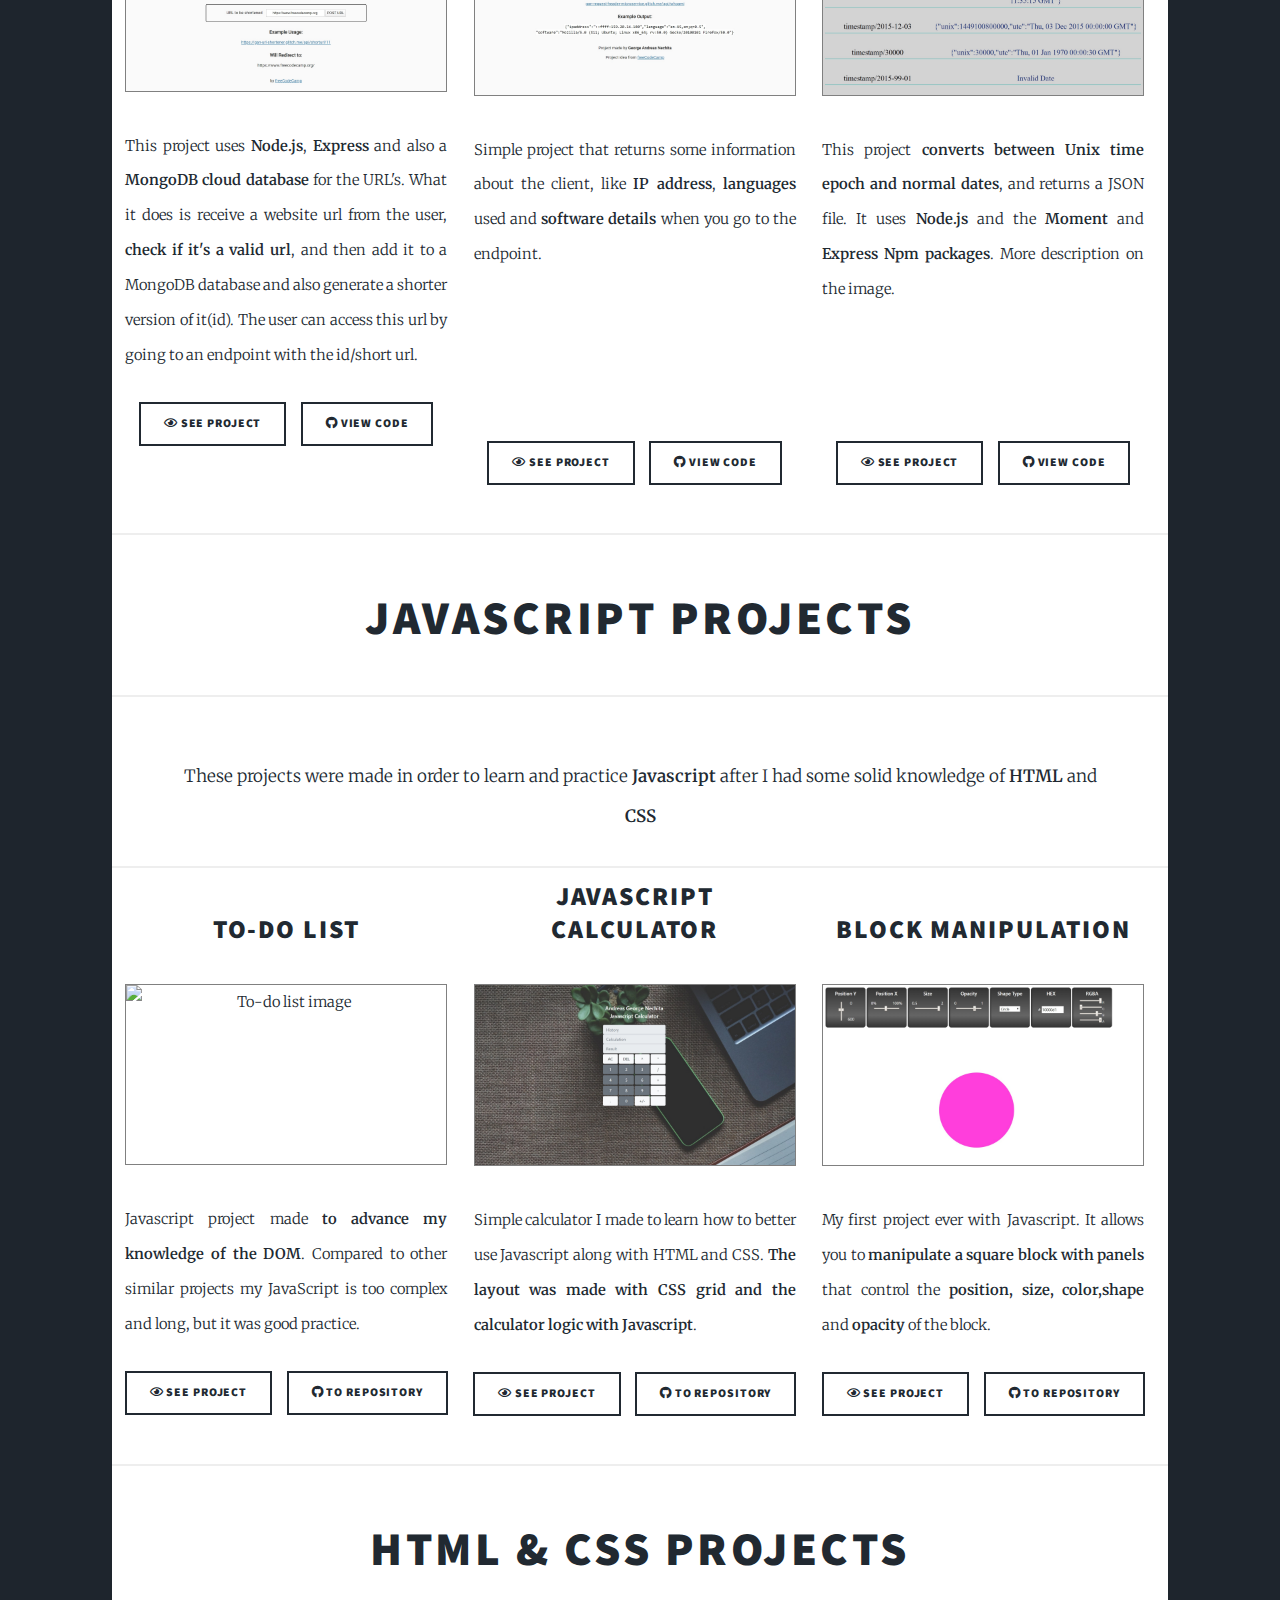
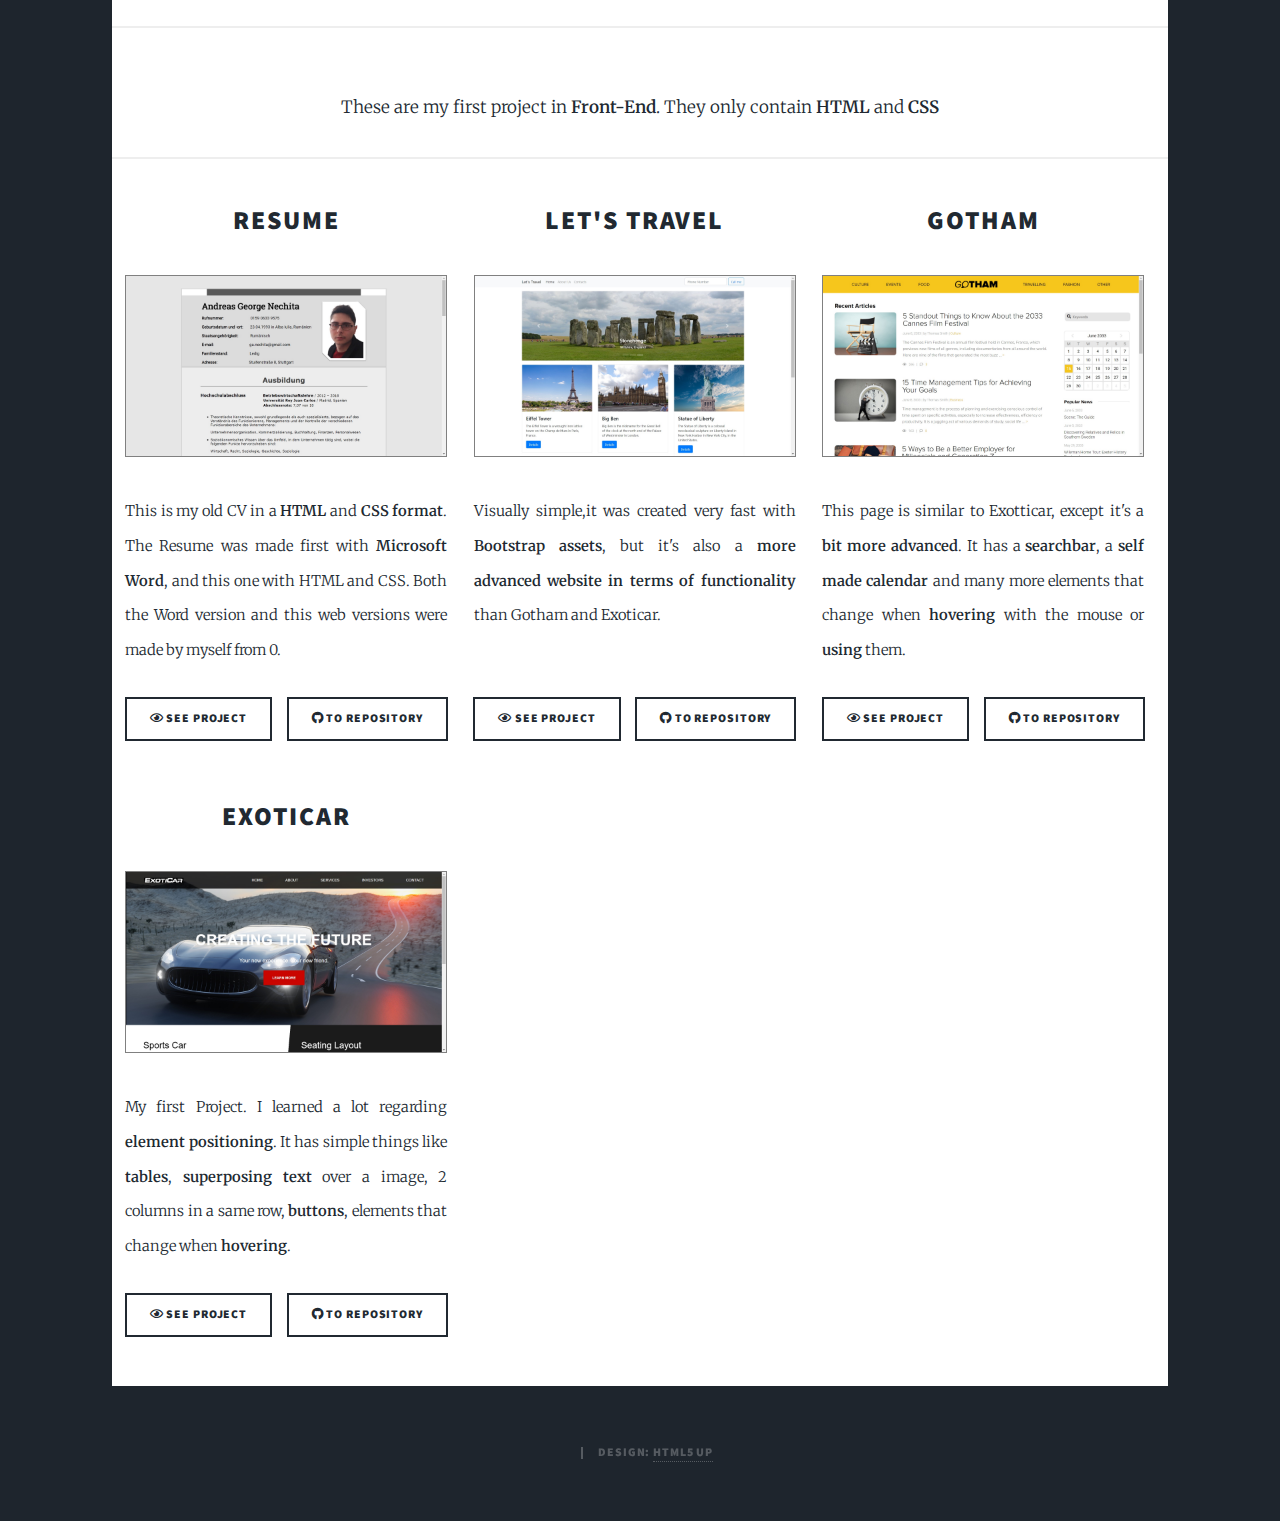
==== commit f28f60d1: "Update index.html" ====
--- a/index.html
+++ b/index.html
@@ -63,8 +63,8 @@
 								</header>
        </article>
    
-       <!-- Microservices and API Projects -->
-      <h1 id="personal-projects"><a href="https://github.com/GeorgeAndreasNechita?tab=repositories">Angular Projects</a></h1>
+       <!-- Angular Projects -->
+      <h1 id="personal-projects"><a href="https://github.com/GeorgeAndreasNechita?tab=repositories">Angular 9 Projects</a></h1>
       <p class='description'>The project in this section was made in 2.5 weeks in order to practice everything after learning a big amount of Angular theory in the previous 2 months. The project has a lot of Angular features: <b>Components, String Interpolation, Data,Event and Property Binding, directives(ngIf,ngFor),@ViewChild Decorator,Services, the Router module, the Http module for CRUD operations, and local references</b>, among others. </p>
 
       <!-- Posts -->
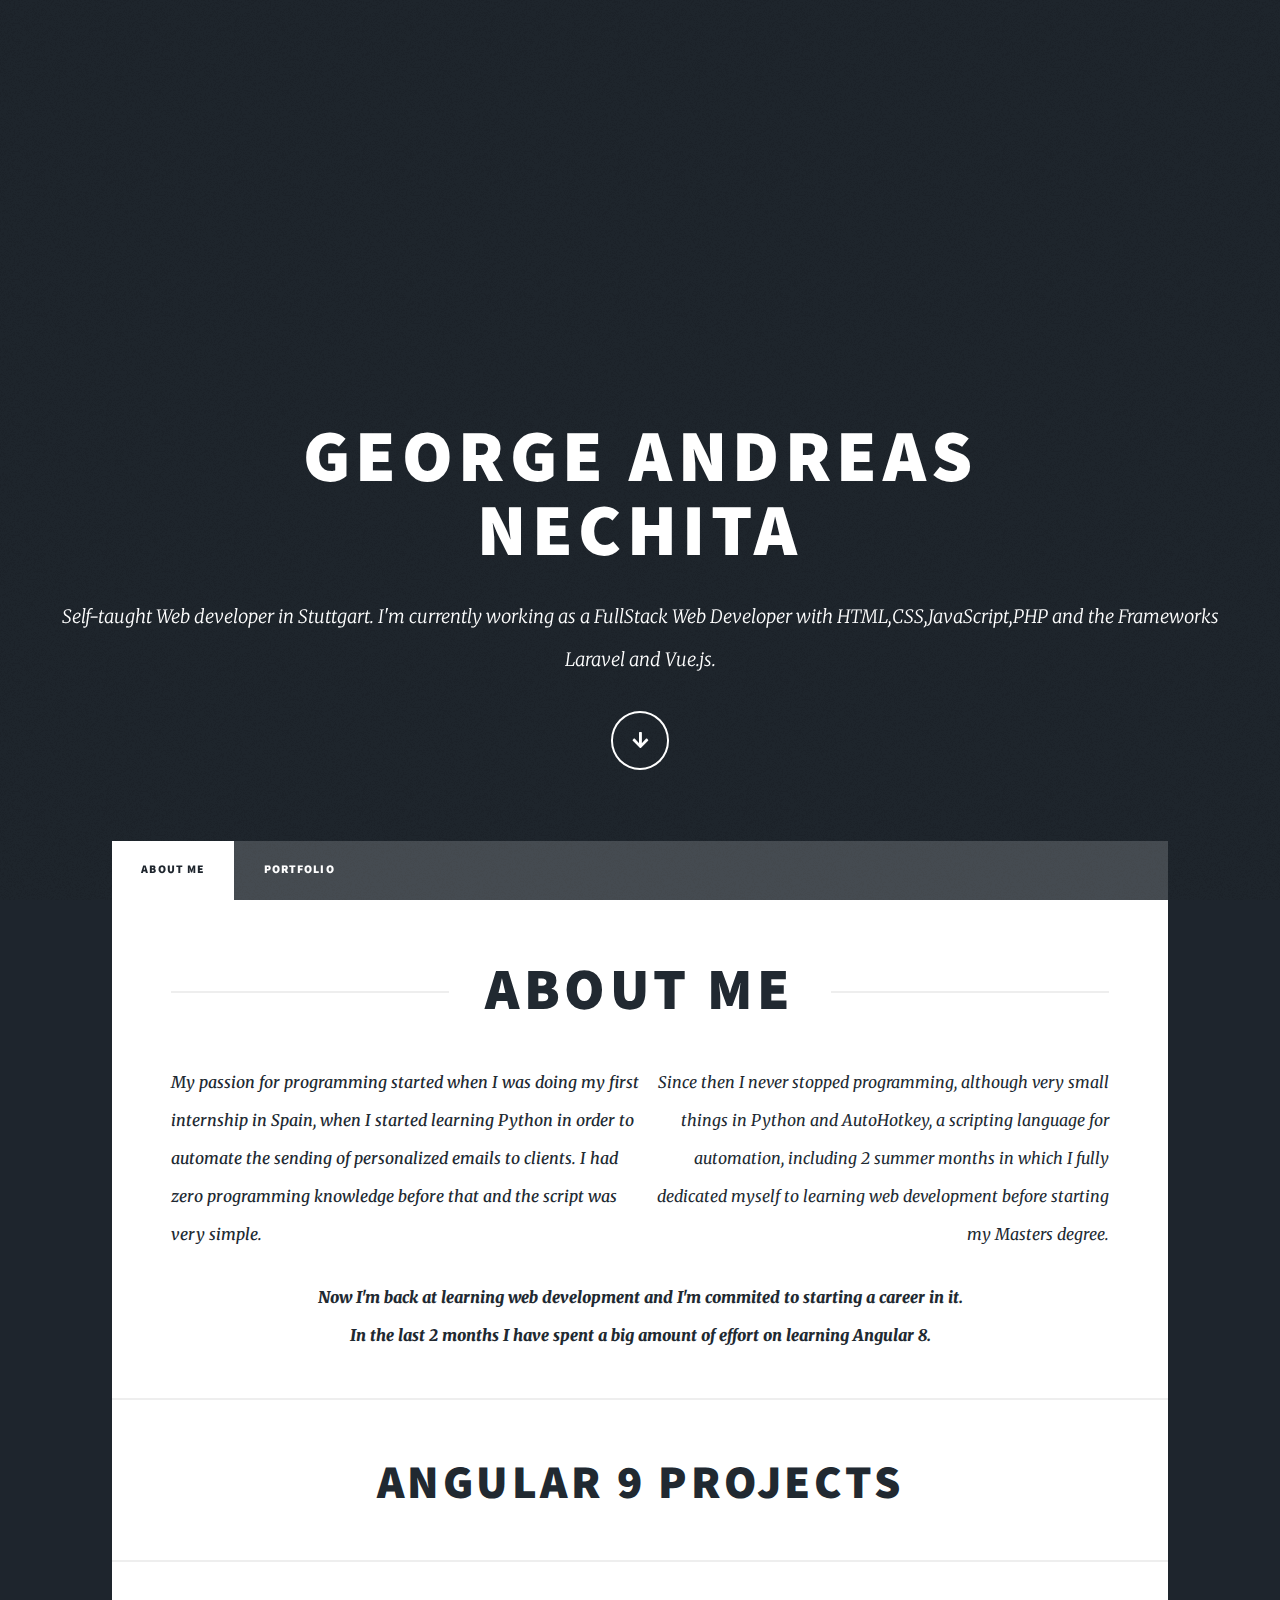
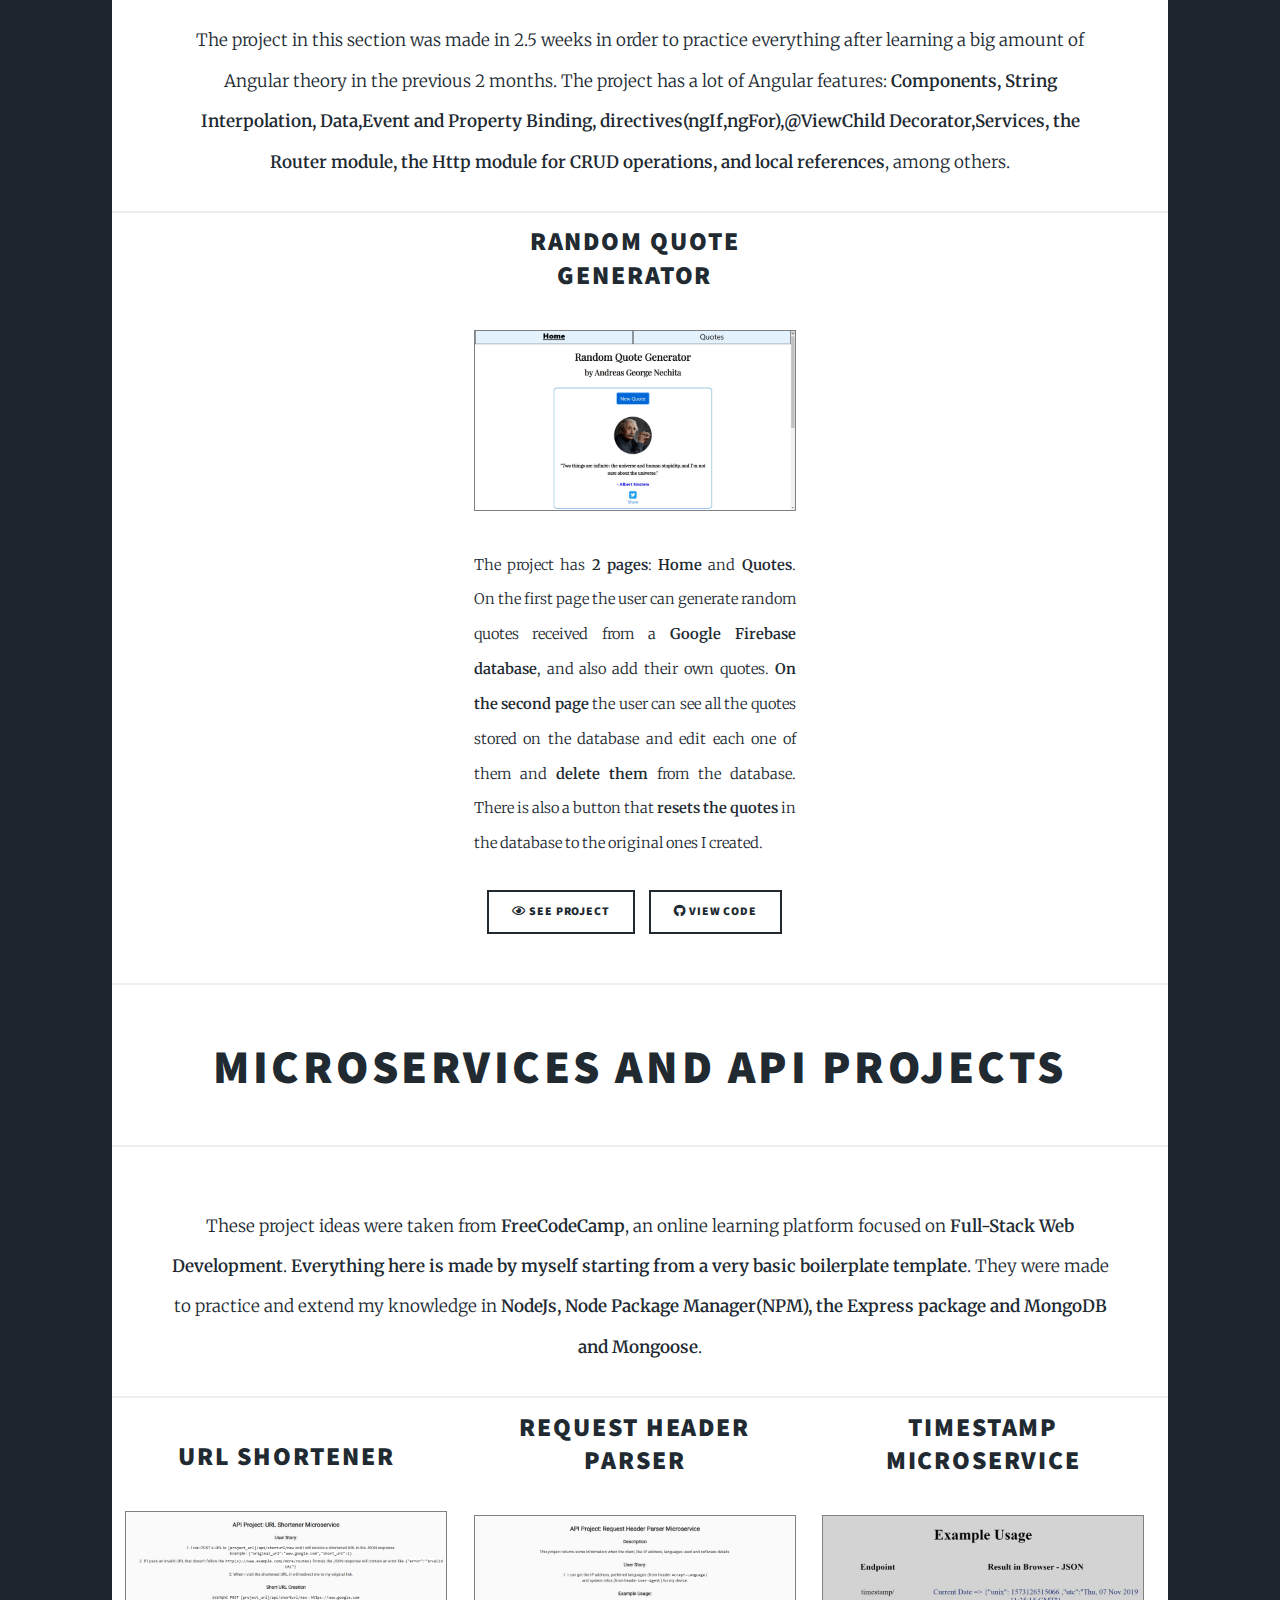
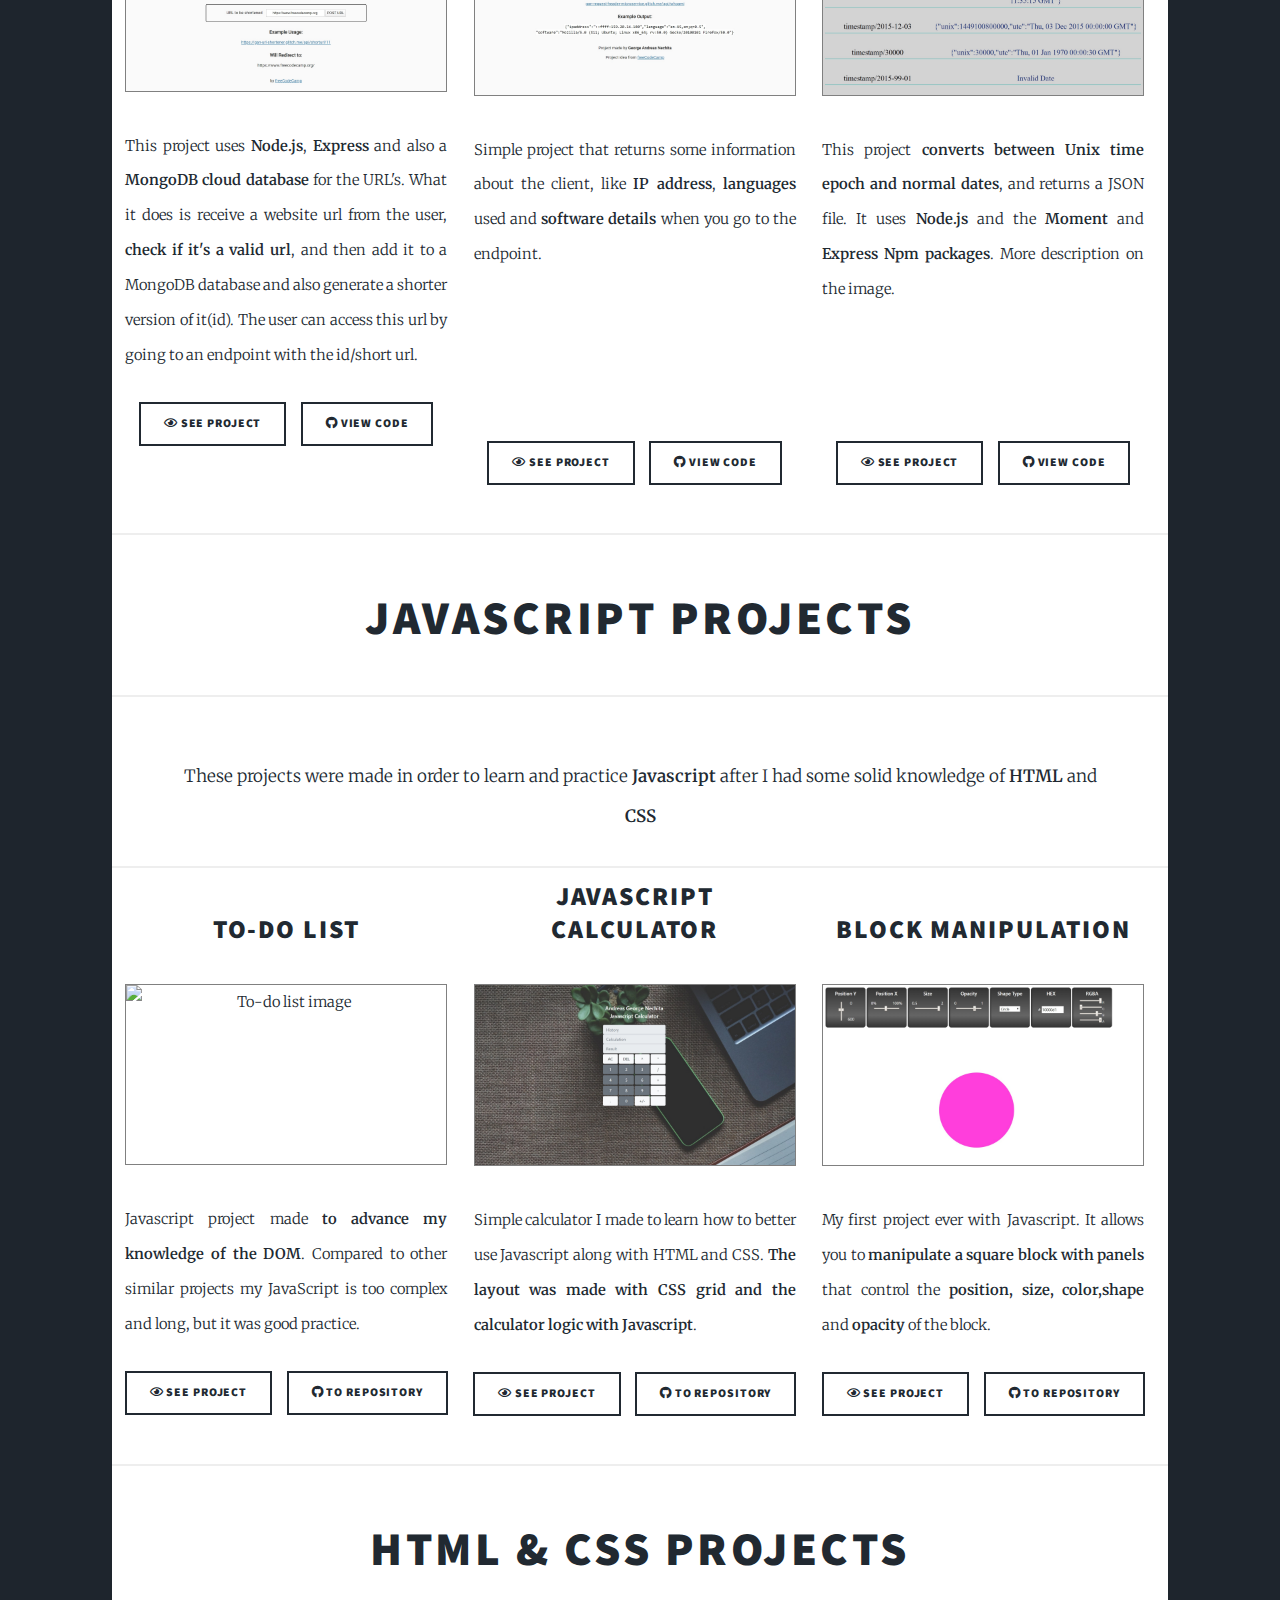
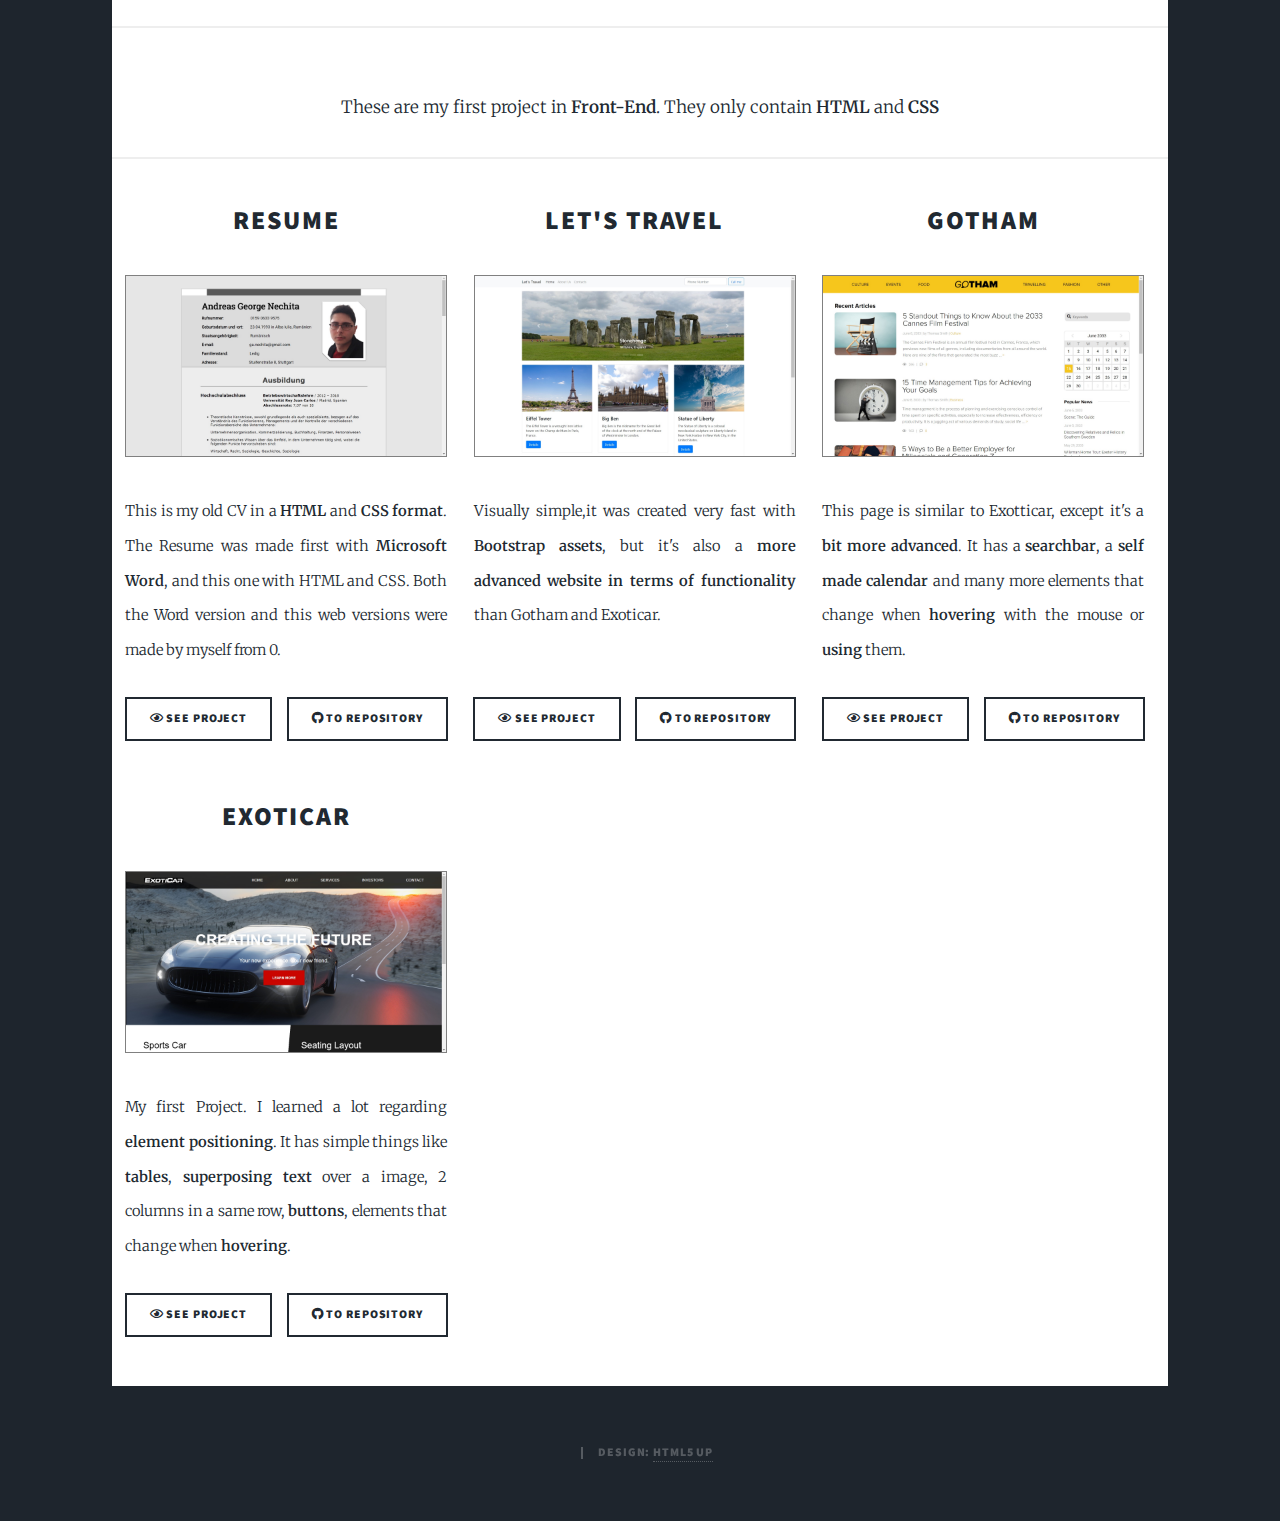
==== commit 765cc476: "Update index.html" ====
--- a/index.html
+++ b/index.html
@@ -22,7 +22,7 @@
 					<div id="intro">
 						<h1>George Andreas<br />
 						Nechita</h1>
-						<p>Self-taught Web developer in Stuttgart. I'm currently looking for my first job in Web Development. </p>
+						<p>Self-taught Web developer in Stuttgart. I'm currently working as a FullStack Web Developer with HTML,CSS,JavaScript,PHP and the Frameworks Laravel and Vue.js. </p>
 						<ul class="actions">
 							<li><a href="#header" class="button icon solid solo fa-arrow-down scrolly">Continue</a></li>
 						</ul>
@@ -210,7 +210,7 @@
 										<h2><a href="https://github.com/GeorgeAndreasNechita/Lets-Travel"><br>Let's Travel<br />
 										</a></h2>
 									</header>
-									<a href="Let's Travel\index.html" class="image fit"><img src="images/Lets Travel.jpg" alt="" /></a>
+									<a href="Let's Travel\public\index.html" class="image fit"><img src="images/Lets Travel.jpg" alt="" /></a>
 									<p>
 Visually simple,it was created very fast with <b>Bootstrap</b> <b>assets</b>, but it's also a <b>more advanced website in terms of functionality</b> than Gotham and Exoticar.</p>
 <br>
@@ -332,4 +332,4 @@
 			<script src="assets/js/main.js"></script>
 
 	</body>
-</html>+</html>
